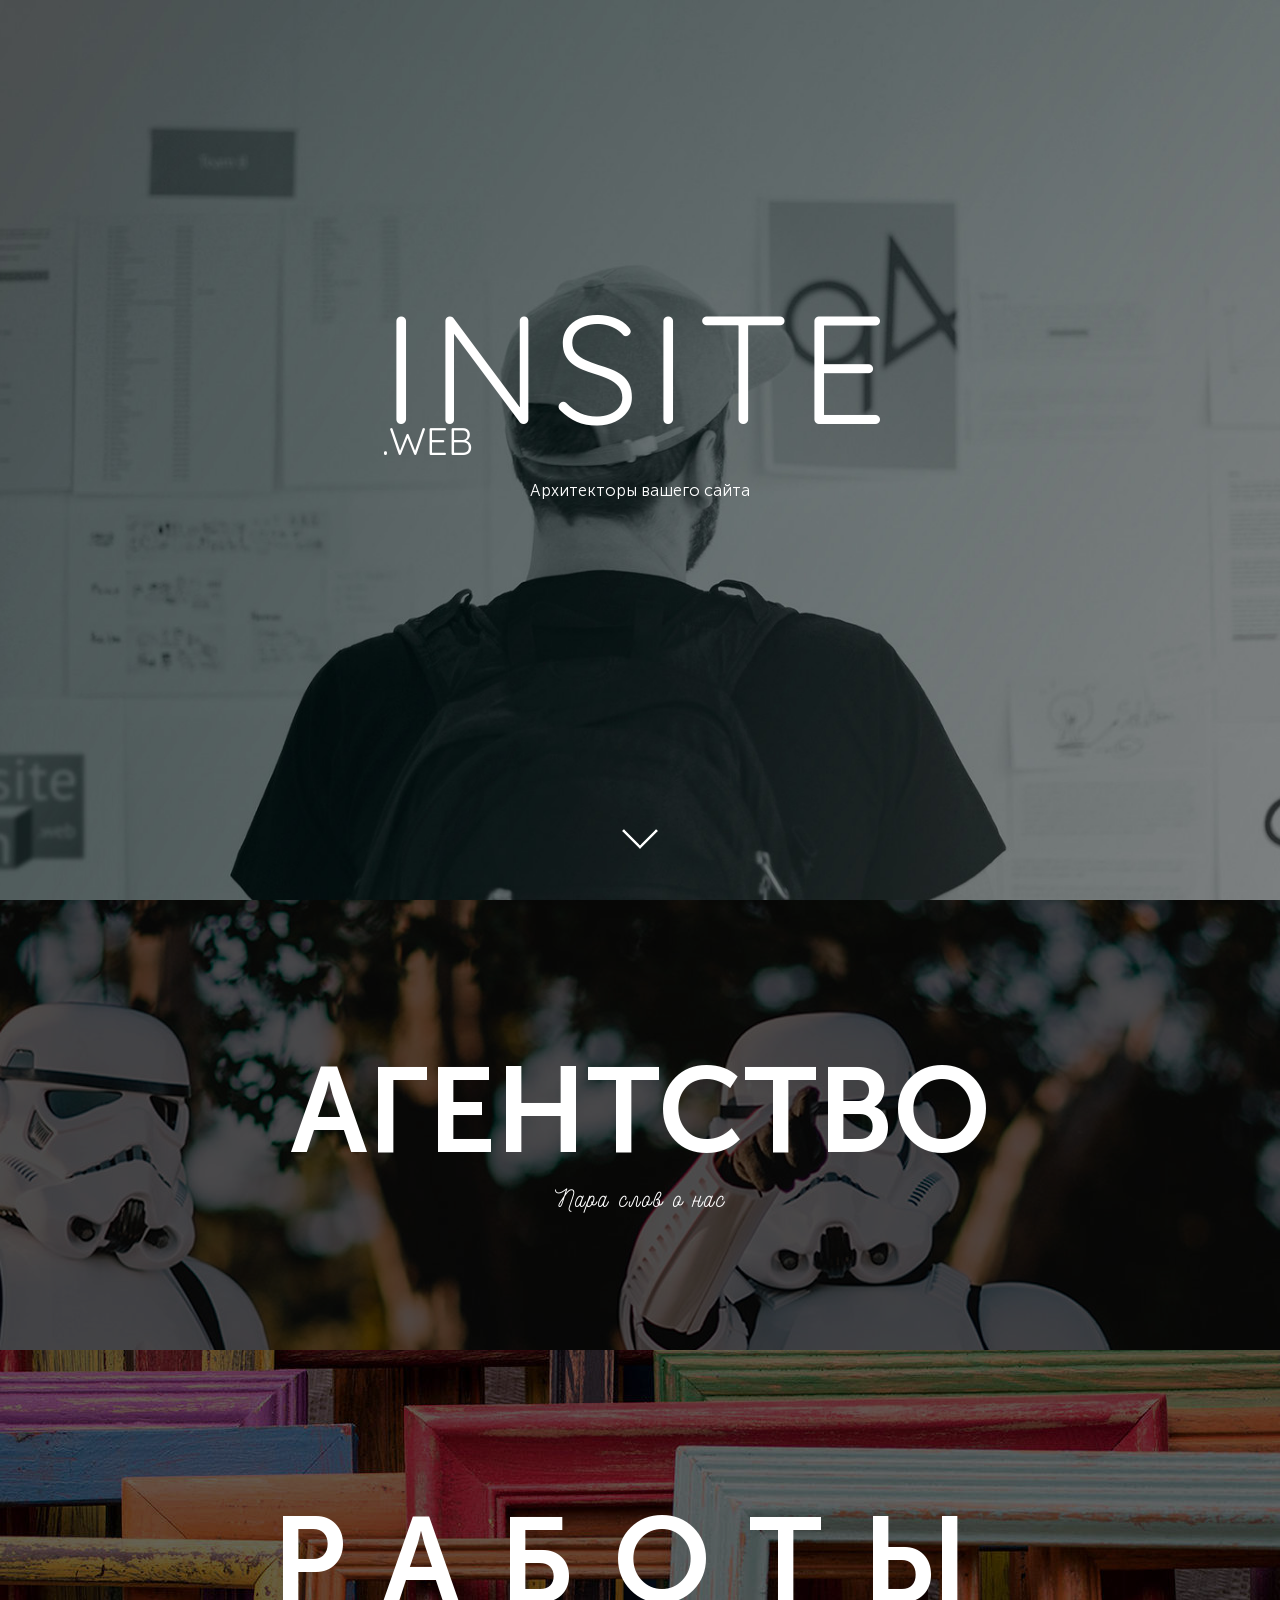
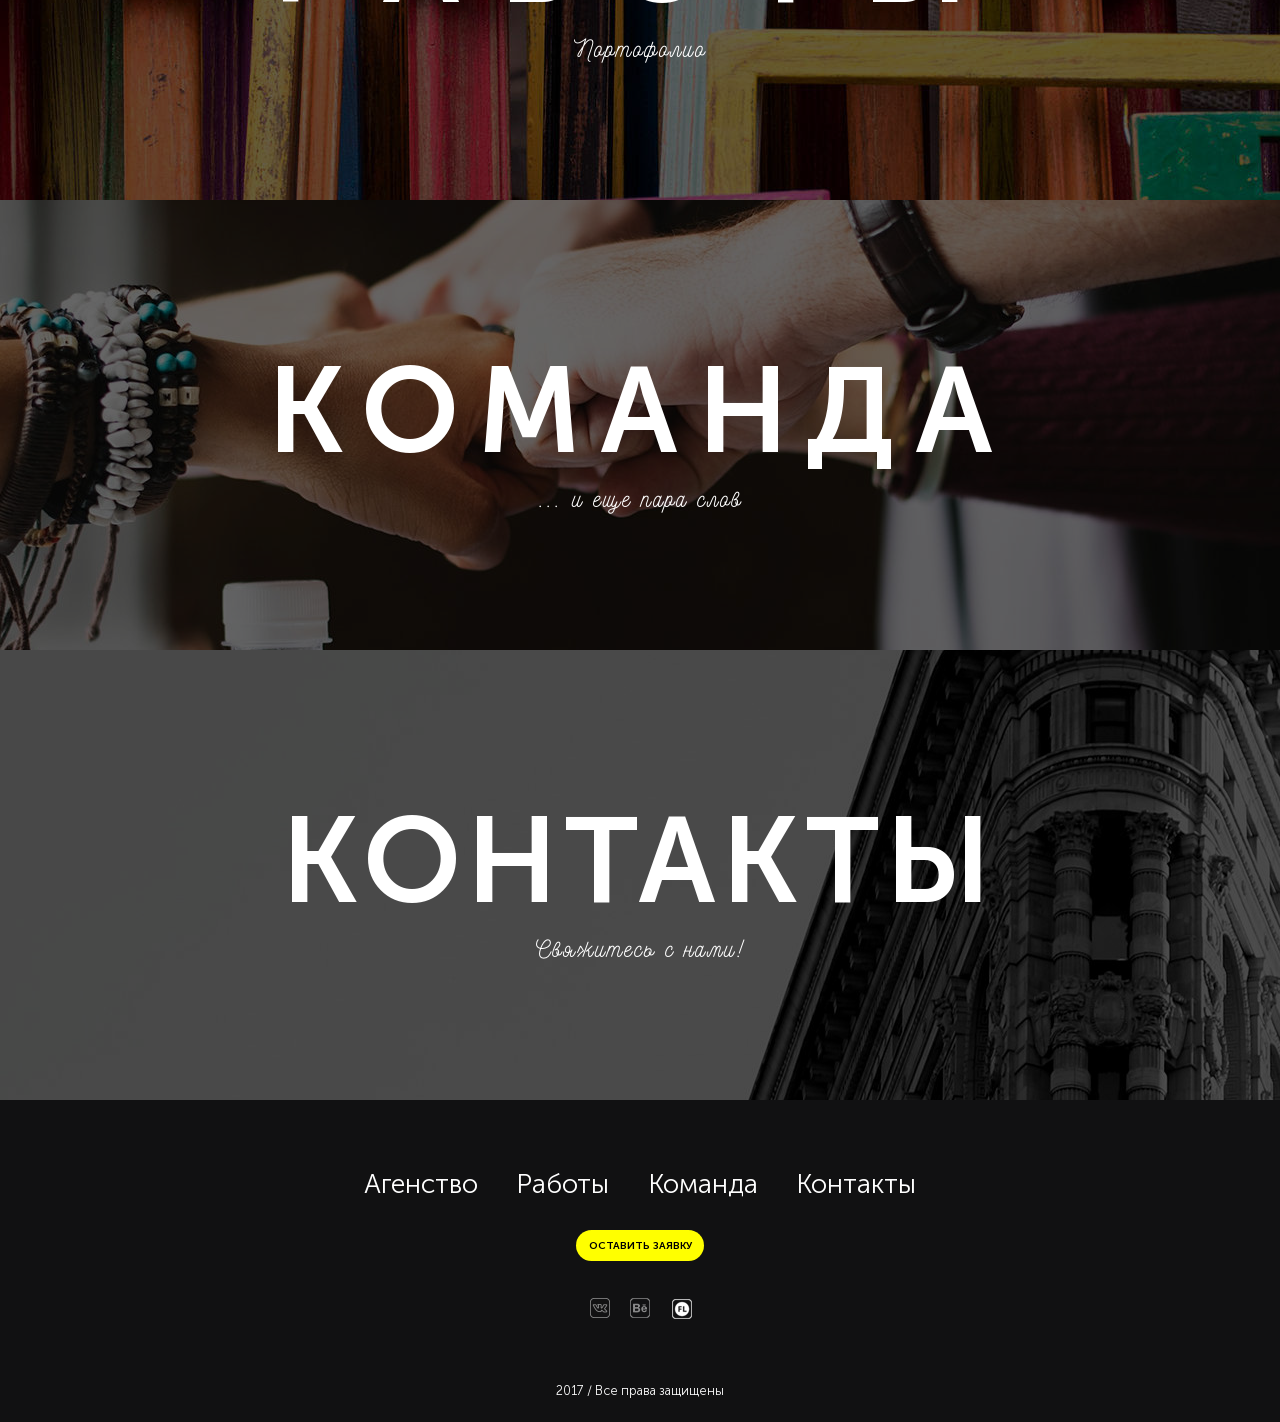
==== index.html @ 47791d86 "1" ====
<!DOCTYPE html>
<html>
	<head>
		<meta charset="utf-8">
		<link rel="icon"  href="img/iconLoad.png">
		<link href="https://fonts.googleapis.com/css?family=Open+Sans|Quicksand:500" rel="stylesheet">
		<meta name="theme-color" content="#72777A">
		<style>
		.firstScreen {
    display: flex;
    flex-direction: column;
    height: 100vh;
    color: #fff;
    background-image: url(img/img1.jpg);
    background-position: center;
    background-size: cover;
    align-items: center;
		}
		#name {
		    font-family: "Quicksand";
		    margin-top: 30vh;
		    cursor: default;
		}
		.first {
		    font-size: 12vw;
		    letter-spacing: 0.8vw;
		}
		.second {
		    font-size: 3vw;
		    margin-top: -5vh;
		}
		.description {
		    font-family: "MuseoRegular";
		    font-size: 1.3vw;
		    padding-top: 15px;
		}
		.headButton {
    position: absolute;
		width: 40px;
    height: 40px;
    top: 90%;
		border: 1.5px solid transparent;
  	transition: border 500ms ease;
		padding: 8px;
		border-radius: 50%;
    background-image: url(../img/button_head.png);
    background-repeat: no-repeat;
    background-position: center;
		}
		</style>
		<link rel="stylesheet" type="text/css" href="css/main.css">
		
		<script src="js/jquery-3.2.1.min.js"></script>
		<meta name="viewport" content="width=device-width,initial-scale=1">
		<meta name="viewport" content="width=device-width, user-scalable=no">
		<link rel="stylesheet" type="text/css" href="css/animate.css">

		<title>INSITE</title>
	</head>
	<body>
		
		<header>
			<nav id="navHeader">
					<ul class="navUl">
						<li><a href="#secondScreen" class="navSection">Агенство</a></li>
						<li><a href="#thirdScreen" class="navSection">Работы</a></li>
						<li><a href="#fourthScreen" class="navSection">Команда</a></li>
						<li><a href="#fifthScreen" class="navSection">Контакты</a></li>
					</ul>
				</nav>
		</header>
		<div class="contB"><a href="#" class="downButton"></a></div>
		<div class="firstScreen">
			<div   id="name">
				<p class="first">INSITE</p>
				<p class="second">.WEB</p>
			</div>
			<p class="description">Архитекторы вашего сайта</p>
			<a href="#" class="headButton"></a>
		</div>
		<div class="close"></div>
		<div class="section screen" id="secondScreen">
			<a name="second"></a>
			<p class="name">Агентство</p>
			<p class="inf">Пара слов о нас</p>
		</div>
		<div class="content" id="secondScreen">
			<div class="container">
				
					
				<ul class="howWork left" >
					<li class="work h first">Чем мы занимаемся?</li>
						<li class="work">Разработка сайтов с нуля или "под ключ"</li>
						<li class="work">Создание экслюзивного дизайн-проекта Вашего будующего сайта</li>
						<li class="work">Адаптивная верстка интерактивных веб-страниц</li>
						<li class="work">Разработка оригинального и яркого логотипа</li>
					</ul>
						<img src="img/ag1.jpg" class='right'>
				
			
			
						<img src="img/ag2.jpg" class="notHidden left">
					
					<ul class="howWork right">
						<li class="work h">Как мы работаем?</li>
						<li class="work">Составляем техническое задания, учитывая все пожелания заказчика</li>
						<li class="work">Разработка концепции дизайн-проекта</li>
						<li class="work">Утверждение дизайн-макета клиентом</li>
						<li class="work">Верстка созданного макета</li>
					</ul>
					<img src="img/ag2.jpg" class='hiddenImg right'>
			
				
				
					
					<ul class="howWork left">
					<li class="work h">Наши преимущества:</li>
						<li class="work">Быстрое и эффективное выполнение поставленных задач</li>
						<li class="work">Индивидуальный подход к клиенту</li>
						<li class="work">Разработка современного сайта, привлекающего новых клиентов</li>
						<li class="work">Создание абсолютно уникального дизайна</li>
					</ul>
			<img src="img/logoI.jpg" class="right"> 
				
			</div>
		</div>

		
		<div class="section screen" id="thirdScreen">
			<p class="name">РАБОТЫ</p>
			<p class="inf">Портофолио</p>
		</div>	
		<div class="content" id="thirdScreen">
			<div class="workExapmle" id="workExapmle1">
				<h2>Посадочная страница маркетинговой компании TREND</h2>
				<div class="logoC"><img src="img/trendLogo.png" class="logo" ></div>
				<div class="mainpart " style="margin: 0;">
					<div class="flip-container" id='trend'>
						<img src="img/exampleTrend.jpg" alt="" class="mainImg trend1">
						<img src="img/exampleTrend2.jpg" alt="" class="smallImg trend2">
						<img src="img/exampleTrend3.jpg" alt="" class="smallImg trend3">
					</div>
					<div class="information">
						<p><b>Цель:</b> разработать информативный лендинг перед запуском рекламной кампании и провести А/В тестирование.</p>
						<p><b>Пожелания клиента:</b> выполнить сайт в соответствии с фирменным стилем компании.</p>
						<p><b>Бюджет:</b> 8000 рублей.</p>
						<p><b>Ссылка:</b> trendmk.com</p>
					</div>
				</div>
			</div>
			<div class="workExapmle" id="workExapmle2">
				<h2>Сайт для онлайн-магазина очков</h2>
				<div class="logoC"><img src="img/sunglassesLogo.png" class="logo"></div>
				<div class="mainpart">
					<div class="flip-container" id='sun'>
						<img src="img/exampleSun2.jpg" alt="" class="mainImg">
						<img src="img/exampleSun.jpg" alt="" class="smallImg">
					</div>
					<div class="information">
						<p><b>Цель:</b> разработать "легкий" дизайн главной и второстепенных страниц сайта.</p>
						<p><b>Пожелания клиента:</b> выполнить сайт в соответствии с фирменным стилем компании.</p>
						<p><b>Бюджет:</b> 8000 рублей.</p>
						<p><b>Ссылка:</b> не наблюдается на хостинге</p>
					</div>
				</div>
			</div>	
			<div class="workExapmle" id="workExapmle3">
				<h2>Посадочная страница для бренда одежды</h2>
				<div class="logoC"><img src="img/crackLogo.png" class="logo"></div>
				<div class="mainpart">
					<div class="flip-container" id='crack'>
						<img src="img/exampleCrack.jpg" alt="" class="mainImg crack1">
						<img src="img/exampleCrack2.jpg" alt="" class="smallImg crack">
					</div>
					<div class="information">
						<p><b>Цель:</b> разработать фирстиль, посадочную страницу и логотип для бренда.</p>
						<p><b>Пожелания клиента:</b> выполнить работу в сжатые сроки.</p>
						<p><b>Бюджет:</b> 14000 рублей.</p>
						<p><b>Ссылка:</b> не наблюдается на хостинге</p>
					</div>
				</div>	
			</div>
			<div class="workExapmle" id="workExapmle4">
				<h2>Главная страница для оконной компании</h2>
				<div class="logoC">	<img src="img/windLogo.png" class="logo"></div>
				<div class="mainpart">
					<div class="flip-container" id='wind'>
						<img src="img/exampleWind.jpg" alt="" class="mainImg">
						<img src="img/exampleWind2.jpg" alt="" class="smallImg wind">
					</div>
					<div class="information">
						<p><b>Цель:</b> разработать фирстиль, посадочную страницу и логотип для бренда.</p>
						<p><b>Пожелания клиента:</b> выполнить работу в сжатые сроки.</p>
						<p><b>Бюджет:</b> 14000 рублей.</p>
						<p><b>Ссылка:</b> не наблюдается на хостинге</p>
					</div>
				</div>	
			</div>
			<div class="workExapmle" id="workExapmle5">
				<h2>Сайт для нашей дизайн-студии</h2>
				<div class="logoC"><img src="img/insiteLogo.png" class="logo"></div>
				<div class="mainpart">
					<div class="flip-container" id='insite'>
						<img src="img/exampleInsite.jpg" alt="" class="mainImg">
						<img src="img/exampleInsite2.jpg" alt="" class="smallImg">
					</div>
					<div class="information">
						<p><b>Цель:</b> разработать интерфейс сайта с раскрывающимися секциями меню</p>
						<p><b>Пожелания клиента:</b> сделать "красиво"</p>
						<p><b>Бюджет:</b> --</p>
						<p><b>Ссылка:</b> insiteweb.com</p>
					</div>
				</div>	
			</div>
			<div class="workExapmle" id="workExapmle6">
				<h2>Сайт для нашей дизайн-студии</h2>
				<div class="logoC"><img src="img/insiteLogo.png" class="logo"></div>
				<div class="mainpart">
					<div class="flip-container" id='land'>
						<img src="img/exampleLand.jpg" alt="" class="mainImg land1">
						<img src="img/exampleLand2.jpg" alt="" class="smallImg land2">
						<img src="img/exampleLand3.jpg" alt="" class="smallImg land3">
					</div>
					<div class="information">
						<p><b>Цель:</b> анализ аудитории, разработка дизайн-макета, семантическое ядро</p>
						<p><b>Пожелания клиента:</b> --</p>
						<p><b>Бюджет:</b> --</p>
						<p><b>Ссылка:</b> insite-land.com</p>
					</div>
				</div>	
			</div>
		</div>

		<div class="section screen" id="fourthScreen">
			<p class="name">КОМАНДА</p>
			<p class="inf">... и еще пара слов</p>
		</div>
		<div class="content" id="fourthScreen">
			<div class="containerW">
				<div class="person">
					<img class="comandIcon" src="img/manager.png" alt="">
					<div class="text">
						<h3 >Менеджер</h3>
						<p>Человек, от которого зависят наши выручка и объем работ</p>
					</div>
				</div>
				<div class="person">
					<img class="comandIcon" src="img/designer.png" alt="">
					<div class="text">
						<h3 >Дизайнер</h3>
						<p>Один из важнейших людей в нашей команде. </p>
						<p>Именно он занимается разработкой концепции дизайна макета вашего сайта.</p>
					</div>
				</div>
				<div class="person">
					<img class="comandIcon" src="img/programmer.png" alt="">
					<div class="text">
						<h3 >Верстальщик</h3>
						<p>Человек, который "оживляет" макет, разработанный дизайнером. Код - его стихия</p>
					</div>
				</div>
				<div class="person">
					<img class="comandIcon" src="img/client.png" alt="">
					<div class="text">
						<h3>Клиенты</h3>
						<p>Да-да, это Вы. Именно на основе ваших отзывов и пожеланий
						мы выстраиваем стратегию развития нашего агенства</p>
						<p>Мы любим вас!</p>
					</div>
				</div>
			</div>
		</div>
		<div class="section screen" id="fifthScreen">
			<p class="name">контакты</p>
			<p class="inf">Свяжитесь с нами!</p>
		</div>
		<div class="content" id="fifthScreen">
			<div class="contactContent">
				<div class="contact">
					<h2>Контакты</h2>
					<section class="adress">
						<p>г. Иркутск</p>
						<p>Для любых вопросов: Иван Александрович</p>
						<p>тел: +7(983) 461-20-80</p>
						<p>e-mail:info@insite.ru</p>
					</section>
					
					<section class="adress">
						<p>г. Москва</p>
						<p>Для любых вопросов: Максим Павлович</p>
						<p>тел: +7(950) 064-21-88</p>
						<p>e-mail:info@insite.ru</p>
					</section>
				</div>

				<div class="connect">
					<h1>Связаться с нами</h1>
					<p>Спасибо за ваш интерес. С помощью этой формы вы можете напрямую связаться с нами.</p>
					<form id="inputContainer">
						<!-- Hidden Required Fields -->
		<input type="hidden" name="project_name" value="Site Name">
		<input type="hidden" name="admin_email" value="gr4m0zeka@gmail.com">
		<input type="hidden" name="form_subject" value="Form Subject">
		<!-- END Hidden Required Fields -->
						<input type="text" name='name' placeholder="Имя...">
						<input type="text" name='phone' placeholder="Телефон или e-mail...">
						<textarea  name='message' class="big" cols='40' rows='5'  placeholder="Сообщение..."></textarea>
						<button class='send'>Отправить</button>
					</form>
				</div>
			</div>
		</div>		
		<footer>
			<nav>
				<ul class="navFooter">
					<li><a href="#secondScreen" class="footerSection">Агенство</a></li>
					<li><a href="#thirdScreen" class="footerSection">Работы</a></li>
					<li><a href="#fourthScreen" class="footerSection">Команда</a></li>
					<li><a href="#fifthScreen" class="footerSection">Контакты</a></li>
				</ul>
			</nav>
			<a href="#" class='callback'>Оставить заявку</a>
			<div class="img_container">
				<a href="#"><img src="img/icon1.png"></a>
				<a href="#"><img src="img/icon2.png"></a>
				<a href="#"><img src="img/icon3.png"></a>
			</div>
			<p class="copyright">2017 / Все права защищены</p>
		</footer>
		<script src="js/common.js"></script>
	</body>
</html>
---- css/main.css ----
.howWork,.navFooter,.navUl{list-style-type:none}a,body{color:#fff}.hover,p{-webkit-touch-callout:none}.left,.person,.right{animation-delay:.3s}body,div,h1,h2,h3,html,main,ul{font-size:16px;margin:0;padding:0}a{text-decoration:none}body{font-family:MuseoRegular}p{margin:0;padding:0;-webkit-user-select:none;-moz-user-select:none;-ms-user-select:none;user-select:none;-khtml-user-select:none}footer{background-color:#111112}img{background-color:transparent}@font-face{font-family:Nickainley;font-weight:400;font-style:normal;src:url(../fonts/Nickainley.otf) format('opentype')}@font-face{font-family:MuseoBold;font-weight:400;font-style:normal;src:url(../fonts/MuseoSansBold.ttf) format('truetype')}@font-face{font-family:MuseoRegular;font-weight:400;font-style:normal;src:url(../fonts/MuseoSansRegular.ttf) format('truetype')}#navHeader{display:none}.firstScreen,.navUl{display:flex;width:100%}.navUl{font-size:1.5rem;position:fixed;height:200px;padding-top:5rem;transition:opacity 1s ease;opacity:1;background:linear-gradient(rgba(0,0,0,.5),rgba(0,0,0,.3),rgba(0,0,0,0));justify-content:center}.navSection,.navSection:hover{transition:border-bottom .3s ease}.firstScreen,.section{flex-direction:column}.navSection{margin:0 3rem;padding:1rem;border-bottom:5px solid transparent}.navSection .active{border-bottom:4px solid #fff}.navSection:hover{border-bottom:3px solid #fff}.footerSection:active,.navSection:active{border-bottom-color:orange}.close,.footerSection,.section,.workExapmle{cursor:pointer}.inf,.name{letter-spacing:2px}.downButton,.headButton{position:absolute;height:40px;top:90%;padding:8px;background-image:url(../img/button_head.png);transition:border .5s ease;background-repeat:no-repeat;background-position:center}.headButton{width:40px;border:1.5px solid transparent;border-radius:50%}.contB{width:100px;margin:0 auto}.downButton{display:none;width:40px;border:1.5px solid transparent;border-radius:50%}.downButton:hover,.headButton:hover{border:1.5px solid #fff;transition:border .5s ease}.section{font-family:MuseoBold;font-size:7.5rem;display:flex;width:100%;height:50vh;transition:background-color .3s ease-in-out;background-color:rgba(0,0,0,.6);background-repeat:no-repeat;background-position:center;background-blend-mode:darken;justify-content:center;align-items:center}.name{text-align:center;text-transform:uppercase}.inf{font-family:Nickainley;font-size:1.5rem}#secondScreen{background-image:url(../img/img3.jpg)}#thirdScreen{background-image:url(../img/img4.jpg)}#fourthScreen{background-image:url(../img/img5.jpg)}#fifthScreen{background-image:url(../img/img6.jpg)}#secondScreen .name{letter-spacing:normal}#thirdScreen .name{letter-spacing:2.5rem}#fourthScreen .name{letter-spacing:1.2rem}#fifthScreen .name{letter-spacing:.4rem}.content{display:none;flex-direction:column;width:100%;background-color:#101010!important}.container{display:grid;width:80%;align-items:center;justify-items:center;height:150vh;margin:4% auto;grid-template-columns:50% 50%;grid-template-rows:33% 33% auto;grid-column-gap:3%;overflow:hidden}.container img{height:42vh;margin:0;justify-self:center;align-self:center;border-radius:.5vh}.mainpart,.navFooter{justify-content:center}.howWork{width:85%;align-self:center}li.work.h{letter-spacing:normal;font-size:3vw;margin-bottom:5%;margin-left:0;line-height:6vh}li.work{font-size:1.3vw;margin:1.5% 0 1.5% 1%}.hiddenImg{display:none}.workExapmle h2{margin:6vh auto 3vh;font-size:2.3vw;text-align:center}.person img{height:150px}.logo{display:block;margin:4vh auto}.mainImg{height:47vh}.smallImg{border-radius:10px;-webkit-transition:1s;-webkit-transform-style:preserve-3d;-moz-transition:1s;-moz-transform-style:preserve-3d;-o-transition:.6s;-o-transform-style:preserve-3d;transition:1s;transform-style:preserve-3d;position:relative;height:15vh}.workExapmle{height:100vh}.mainpart{display:flex;width:100%}#inputContainer,.information{flex-direction:column;display:flex}#workExapmle1 h2{width:50%}.information{width:20vw;height:55vh;margin-left:4vw;justify-content:center}.information p{font-size:1.3vw;margin-bottom:12%}.containerW{width:50%;margin:100px auto}.person{display:flex;margin-bottom:4rem;overflow:hidden}.text{width:70%;font-size:1.3vw;margin-left:3vw}.text h3{font-size:2.3vw;padding-bottom:1rem}.contactContent{display:flex;height:40vh;margin:23vh auto 36vh;width:60%}.contactContent h2{font-size:2.5vh;text-align:left}.contact{margin:0 60px 0 20px;width:30vw;height:40vh}.contact p{margin:6px auto;font-size:2.3vh}.adress{margin:30px auto}input[type=text]{font-family:MuseoRegular;outline:0;font-size:14px;margin:13px 0;height:30px;border-radius:50px;border:none;padding:4px 13px}#inputContainer{width:100%}button.send{background-color:#FFF325;border-radius:50px;border:none;outline:0;height:5vh;min-height:35px;width:40%;margin-left:60%;font-family:MuseoBold;font-size:2.2vh}.big{margin:13px 0 4vh;font-size:14px;height:90px;border-radius:20px;font-family:MuseoRegular;resize:none;padding:13px;outline:0}.connect{height:40vh;width:26vw;margin-right:20px;margin-top:-35px}.connect h1{font-size:4.5vh}.connect p{font-size:2.3vh;margin:10px auto}.flip-container{-webkit-perspective:1000;-moz-perspective:1000;-o-perspective:1000;display:flex;flex-direction:column;padding:0;height:auto}.wind{margin-top:-70%;height:20vh}.crack,.land2,.land3,.trend2,.trend3{margin-top:-80%}.crack1{height:55vh}.crack{height:26vh}.trend2{height:42vh}.trend3{height:28vh}.land1{height:42vh}.land2{height:39vh}.land3{height:29vh}.hover{-webkit-user-select:none}.mainImg{border-radius:10px;-webkit-transition:1s;-webkit-transform-style:preserve-3d;-moz-transition:1s;-moz-transform-style:preserve-3d;-o-transition:.6s;-o-transform-style:preserve-3d;transition:1s;transform-style:preserve-3d;position:relative}.navFooter{display:flex;width:100%;padding:4.25rem 0 0}.footerSection{font-size:3vh;display:block;margin:0 1.2rem;transition:border-bottom .3s ease;border-bottom:4px solid transparent}.navFooter .footerSection:hover{transition:border-bottom .3s ease;border-bottom:3px solid #fff}.img_container{display:flex;margin:2rem;justify-content:center;align-items:flex-start}.copyright{font-size:.8rem;padding:1.5rem 0;text-align:center}.close{display:none;position:fixed;z-index:10;right:5%;top:5%;width:60px;height:60px;opacity:.95;border:4px solid transparent}.close:after,.close:before{position:absolute;content:' ';left:26px;height:50px;width:8px;background-color:#fff;top:5px;border-radius:30px}.close:before{transform:rotate(45deg)}.close:after{transform:rotate(-45deg)}.animated{animation-delay:.4s}a.callback{display:block;margin:2% auto 0;background-color:#ff0;color:#000;border-radius:50px;width:10vw;text-align:center;padding:1vh 0;font-size:.8vw;font-family:MuseoBold;text-transform:uppercase}@media only screen and (max-width:500px){.close,.headButton{display:none}*,.section{-webkit-tap-highlight-color:transparent}.close{cursor:pointer;position:fixed;z-index:999;right:1%;top:1%;width:30px;height:30px;opacity:1;border:4px solid transparent}.left,.right{animation-delay:.5s}#fourthScreen.content,.container{overflow:hidden}.close:after,.close:before{position:absolute;content:' ';left:14px;height:30px;width:2px;background-color:#fff;top:1px}.flip-container .mainImg{transform:translateZ(40px) translateX(-20px) translateY(20px) rotateZ(10deg) rotateY(-36deg);box-shadow:10px 10px 10px 10px rgba(0,0,0,.3);transition:all .7s}.flip-container .smallImg{transform:translateZ(40px) translateX(-60px) translateY(-120px) rotateZ(10deg) rotateY(-36deg);box-shadow:10px 10px 10px 10px rgba(0,0,0,.3);margin-bottom:-65px;transition:all 1s ease}.flip-container .land3,.flip-container .trend3{box-shadow:10px 10px 10px 10px rgba(0,0,0,.3);margin-bottom:-50vh}.flip-container .wind{transform:translateZ(90px) translateX(-77px) translateY(-116px) rotateZ(10deg) rotateY(-36deg);box-shadow:10px 10px 10px 10px rgba(0,0,0,.3)}.flip-container .crack{transform:translateZ(90px) translateX(-71px) translateY(-110px) rotateZ(10deg) rotateY(-36deg);box-shadow:10px 10px 10px 10px rgba(0,0,0,.3)}.flip-container .trend1{transform:translateZ(40px) translateX(21px) translateY(20px) rotateZ(10deg) rotateY(-36deg);box-shadow:10px 10px 10px 10px rgba(0,0,0,.3);transition:all .7s}.flip-container .trend2{transform:translateZ(90px) translateX(-19px) translateY(-210px) rotateZ(10deg) rotateY(-36deg);box-shadow:10px 10px 10px 10px rgba(0,0,0,.3)}.flip-container .trend3{transform:translateZ(90px) translateX(-53px) translateY(-371px) rotateZ(10deg) rotateY(-36deg);transition:all 1s ease}.flip-container .land1{transform:translateZ(40px) translateX(21px) translateY(20px) rotateZ(10deg) rotateY(-36deg);box-shadow:10px 10px 10px 10px rgba(0,0,0,.3);transition:all .7s}.flip-container .land2{transform:translateZ(90px) translateX(-19px) translateY(-210px) rotateZ(10deg) rotateY(-36deg);box-shadow:10px 10px 10px 10px rgba(0,0,0,.3)}.flip-container .land3{transform:translateZ(90px) translateX(-53px) translateY(-371px) rotateZ(10deg) rotateY(-36deg);transition:all 1s ease}.flip-container.hover .mainImg,.flip-container.hover .smallImg{transform:translateZ(0) translateX(0) translateY(0) rotateZ(0) rotateY(0);box-shadow:0 0 0 0 rgba(0,0,0,.3);margin-bottom:0;transition:all 1s ease}.firstScreen{background-image:url(../img/insiteSmall.jpg)}#secondScreen{background-image:url(../img/stormSmall.jpg)}#thirdScreen{background-image:url(../img/worksSmall.jpg)}#fourthScreen{background-image:url(../img/teamSmall.jpg)}#fifthScreen{background-image:url(../img/contactSmall.jpg)}*{-webkit-focus-ring-color:transparent}.mainpart{flex-direction:column;margin:auto}.contactContent,.person{flex-direction:column;display:flex}h2{margin:8vw}.workExapmle h2{margin:6vh auto 3vh;font-size:7vw;text-align:center;width:75%}#workExapmle4 .logo{height:6vh}#workExapmle2 .logo{height:4vh}#workExapmle3 .logo{height:8vh}.information{width:100%;margin:5vh 0}.mainImg{height:45vh;margin:0 auto}.smallImg{height:13.7vh;margin:0 auto}.trend2{height:40vh}.trend3{height:29.5vh}.crack{height:21.2vh}.wind{height:19vh}#workExapmle5 .smallImg{height:16vh}.land2{height:48vh}.land3{height:31.5vh}.information p{width:80%;font-size:5vw;margin:10px auto}.name,.section,.text{width:100%}.workExapmle{height:auto;padding-top:4vh}.firstScreen{height:640px;-webkit-background-size:cover;background-size:cover}.first{font-size:6rem;letter-spacing:.3rem}.second{font-size:2.5rem;margin-top:-4vh;padding:0}.description{font-size:4vw}.section{outline:0;height:200px;background-size:center}.downButton{display:none!important}.content{padding-bottom:5vh}.name{font-size:12vw;text-align:center;letter-spacing:1vw}.inf,.text p{font-size:5vw}#thirdScreen .name{letter-spacing:6vw}#fourthScreen .name{letter-spacing:3vw}.text p{margin:0 25px;text-align:left}.adress,.connect,.copyright,.text h3,a.callback{text-align:center}.text h3{font-size:8vw;margin:0 auto 8vw}.text{padding:0}.person{margin-bottom:4rem}.containerW{width:100%;margin:4vh auto 0}.person img{height:22vh;margin:6vh auto}.img_container{height:auto;margin:3vh}.copyright{font-size:3vw;padding:10px}.footerSection{font-size:5vw;margin:0 2vw}.contact,.contactContent{width:100%;margin:0;height:auto}.navFooter{width:100%;padding:6vh 0 0}.contactContent h2{font-size:10vw;text-align:center;margin:8vw auto}.adress{margin:30px auto 0;width:60%}.contact p{margin:6px auto;font-size:5vw}.connect{margin:0 auto;width:80%;height:auto}.connect h1{font-size:25px;margin:50px auto 10px}.connect p{font-size:5vw;margin:10px 35px}#inputContainer{display:flex;width:85%;margin:20px auto;flex-direction:column}input[type=text]{outline:0;font-size:15px;margin:13px 0;height:30px;border-radius:50px;border:none;padding:4px 13px;font-family:MuseoRegular}button.send{background-color:#FFF325;border-radius:50px;border:none;outline:0;font-family:Helvetica,sans-serif;font-size:19px;margin:0;width:100%;height:40px}.big{font-family:MuseoRegular;font-size:15px}.flip-container{margin:30px}.container{width:80%;height:300vh;margin:22% auto 0;grid-template-columns:100%;grid-template-rows:15.5% 15% 15% 15% 15% 15% 15%;grid-row-gap:6vh}.howWork{width:100%}li.work.h{font-size:11vw;margin-bottom:5%}li.work{font-size:5vw}.container img{height:50vw;margin:0}.hiddenImg{display:block}.notHidden{display:none}a.callback{display:block;margin:8% auto;background-color:#ff0;color:#000;border-radius:50px;width:60%;padding:3% 0;font-size:80%;font-family:MuseoBold;text-transform:uppercase}}@media only screen and (max-width:320px){.name{font-size:11vw;width:100%;text-align:center;letter-spacing:1vw}li.work.h{font-size:10vw;margin-bottom:5%}.container{grid-row-gap:6vh}.footerSection{font-size:4.5vw;margin:0 2vw}li.work.h.first{margin-top:5vh}}@media only screen and (max-width:1024px){.downButton,.headButton{display:none!important}}@media only screen and (min-width:1024px){.close:hover{opacity:1}.flip-container:hover .mainImg{-webkit-transform:rotateZ(15deg) rotateY(-30deg);-moz-transform:translateX(-100%) rotateY(-30deg);-o-transform:translateX(-100%) rotateY(-180deg);transform:translateZ(0) rotateZ(10deg) rotateY(-36deg);box-shadow:5px 6px 9px 5px rgba(0,0,0,.5);transition:all .7s}.flip-container:hover .crack,.flip-container:hover .land2,.flip-container:hover .land3,.flip-container:hover .smallImg,.flip-container:hover .trend2,.flip-container:hover .trend3,.flip-container:hover .wind{box-shadow:10px 10px 10px 10px rgba(0,0,0,.3)}.flip-container:hover .smallImg{transform:translateZ(90px) translateX(-85px) translateY(-140%) rotateZ(10deg) rotateY(-36deg)}.flip-container:hover .wind{transform:translateZ(90px) translateX(-77px) translateY(-50%) rotateZ(10deg) rotateY(-36deg)}.flip-container:hover .crack{transform:translateZ(90px) translateX(-71px) translateY(-60%) rotateZ(10deg) rotateY(-36deg)}.flip-container:hover .trend2{transform:translateZ(90px) translateX(-76px) translateY(-70px) rotateZ(10deg) rotateY(-36deg)}.flip-container:hover .trend3{transform:translateZ(90px) translateX(-151px) translateY(-43px) rotateZ(10deg) rotateY(-36deg)}.flip-container:hover .land2{transform:translateZ(50px) translateX(-35%) translateY(-25%) rotateZ(10deg) rotateY(-36deg)}.flip-container:hover .land3{transform:translateZ(20px) translateX(-65%) translateY(-30%) rotateZ(10deg) rotateY(-36deg)}}
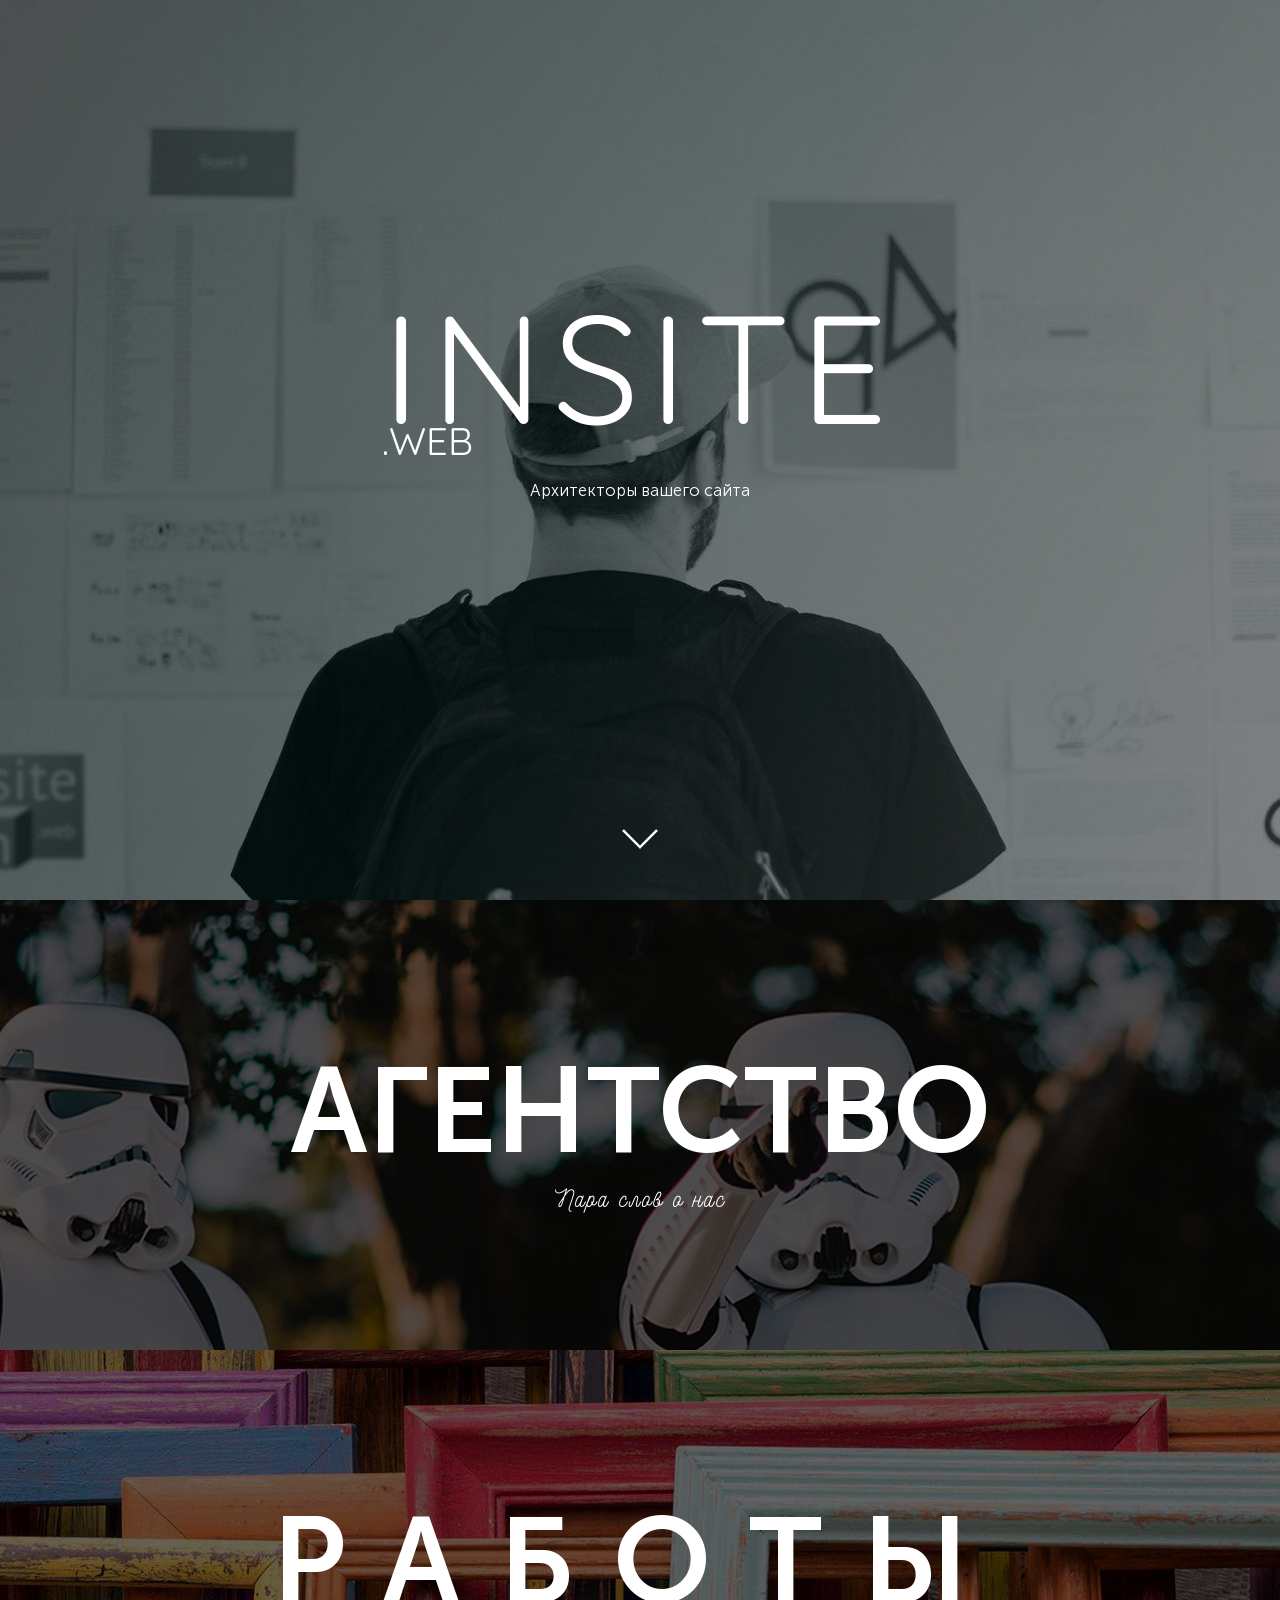
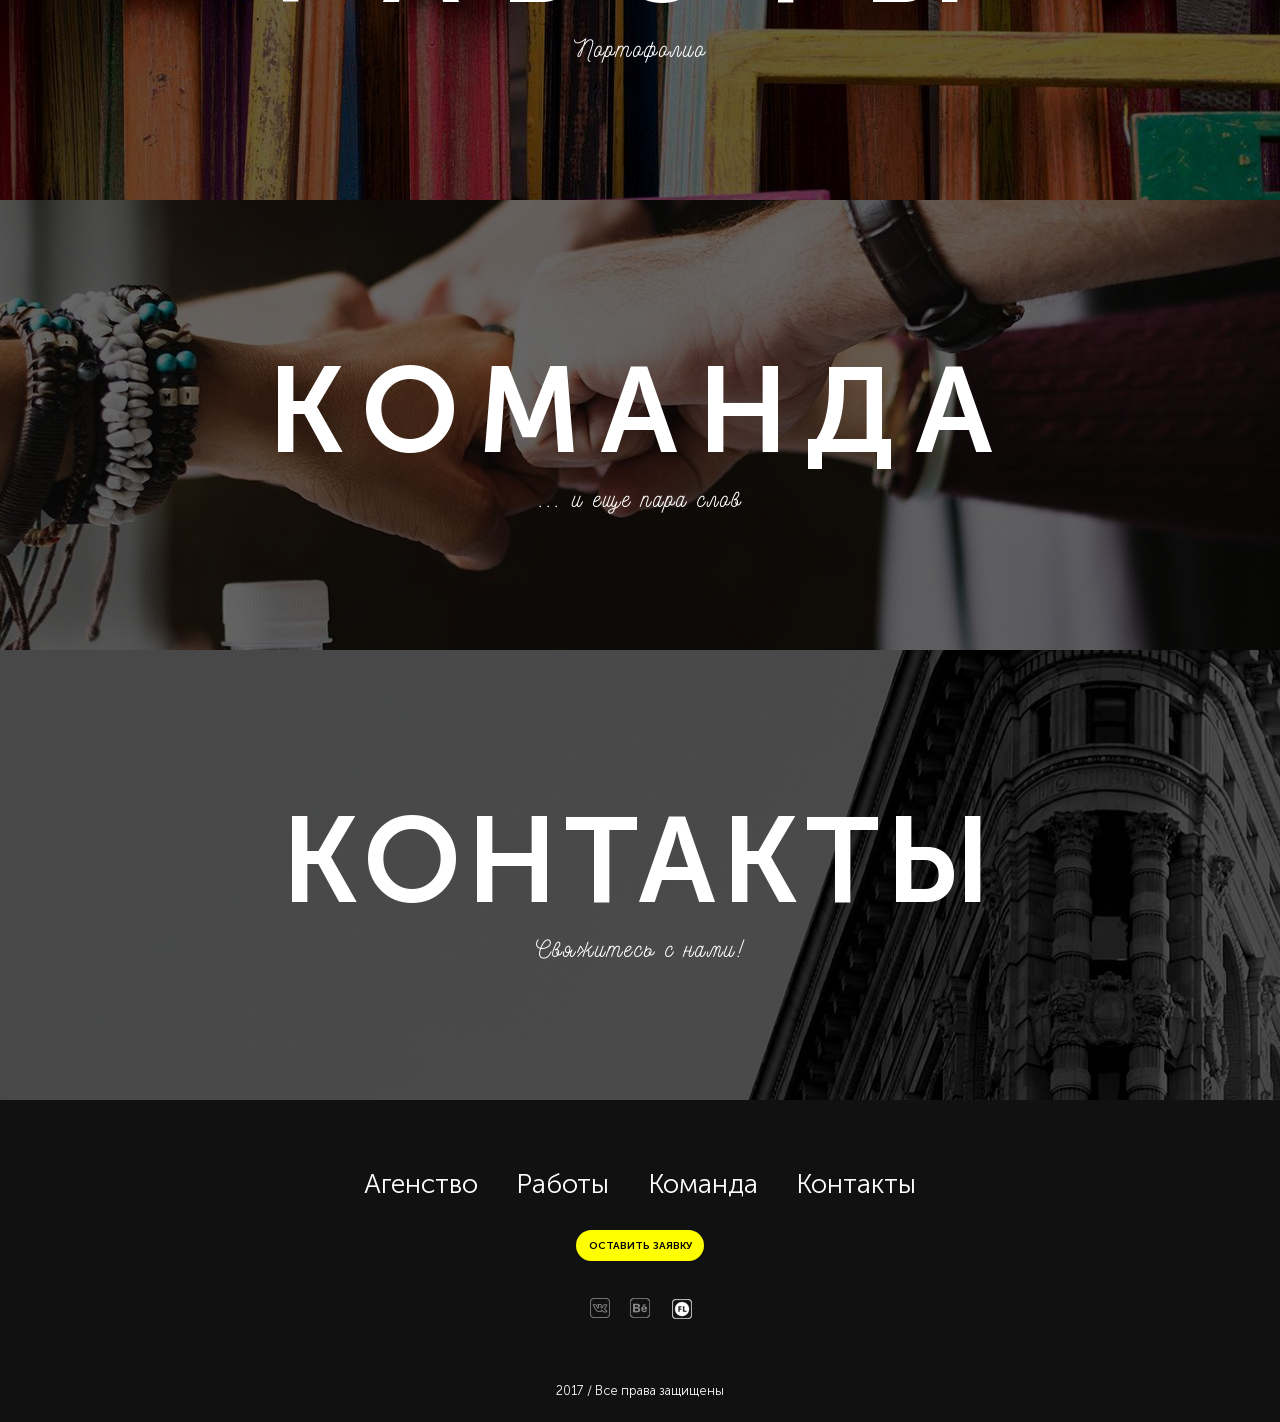
==== commit 72a15d90: "1" ====
--- a/index.html
+++ b/index.html
@@ -50,7 +50,7 @@
 		</style>
 		<link rel="stylesheet" type="text/css" href="css/main.css">
 		
-		<script src="js/jquery-3.2.1.min.js"></script>
+		
 		<meta name="viewport" content="width=device-width,initial-scale=1">
 		<meta name="viewport" content="width=device-width, user-scalable=no">
 		<link rel="stylesheet" type="text/css" href="css/animate.css">
@@ -327,6 +327,7 @@
 			</div>
 			<p class="copyright">2017 / Все права защищены</p>
 		</footer>
+		<script src="js/jquery-3.2.1.min.js"></script>
 		<script src="js/common.js"></script>
 	</body>
 </html>
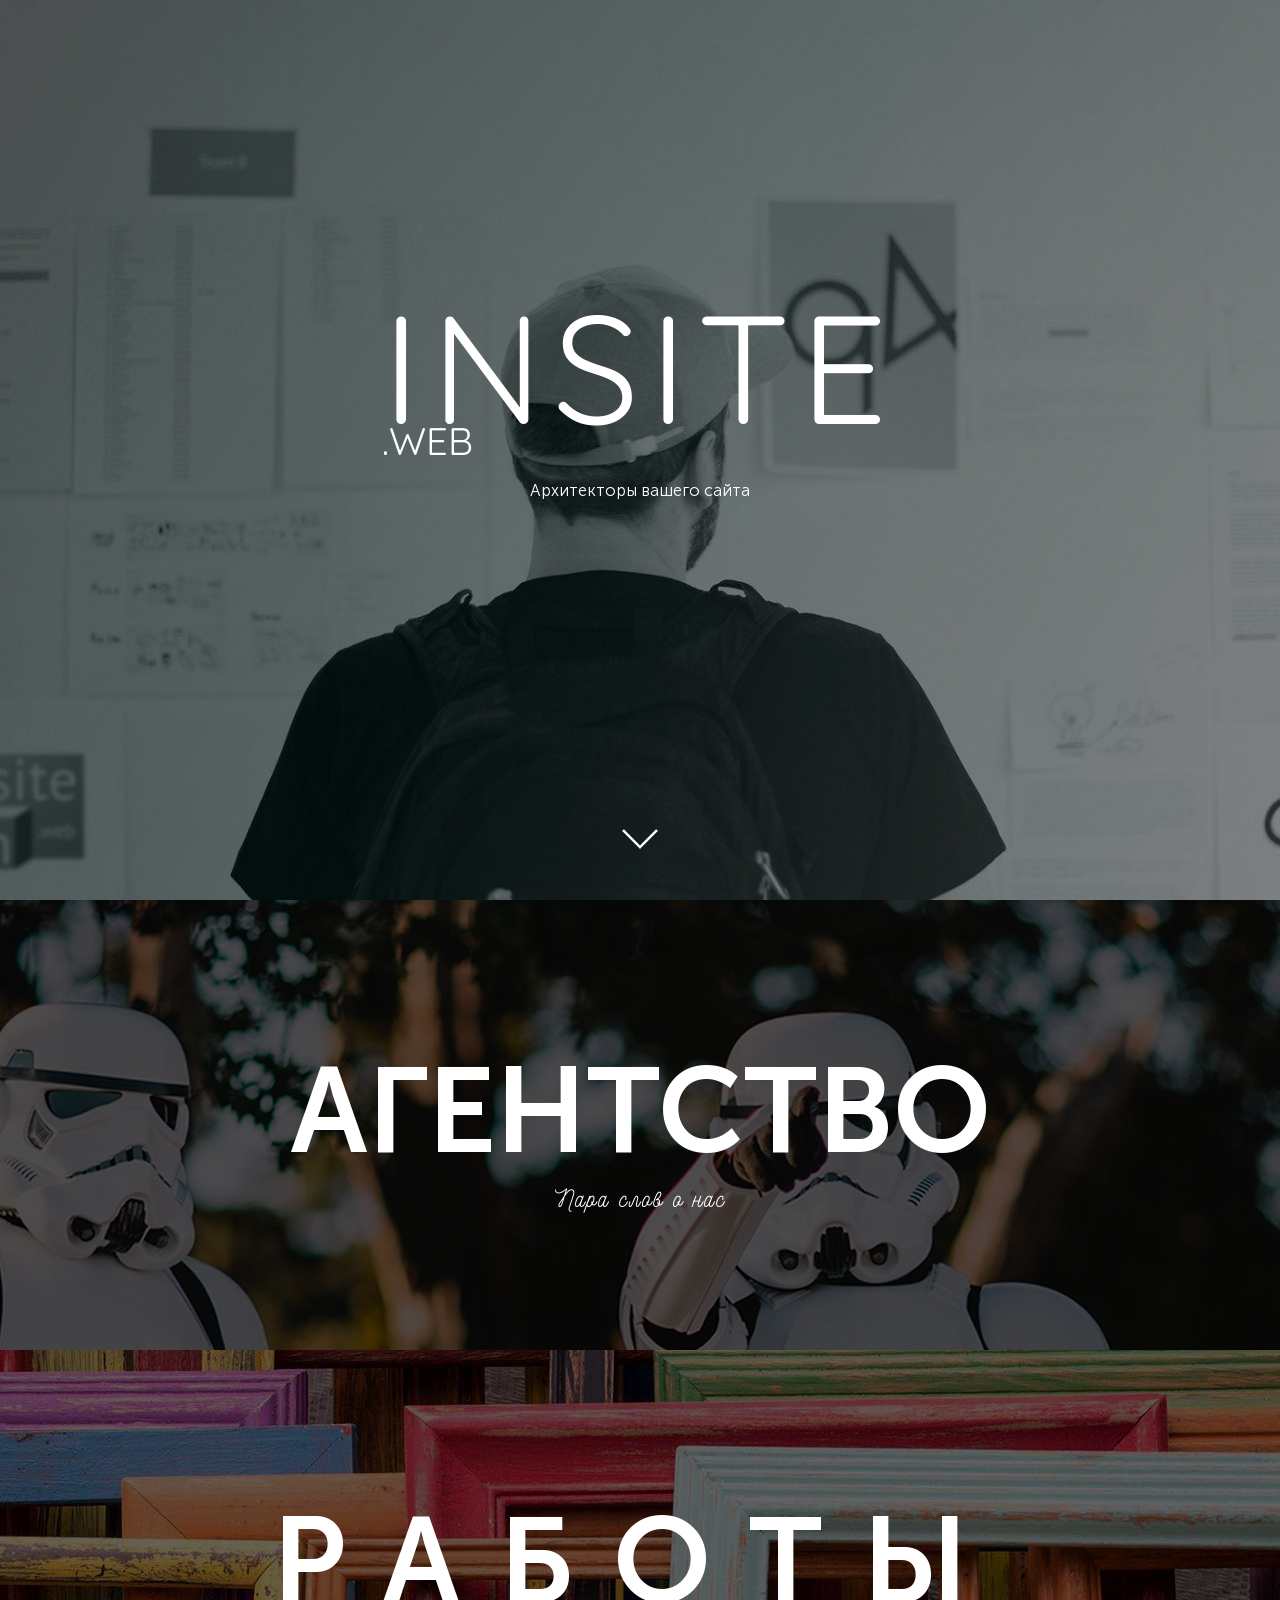
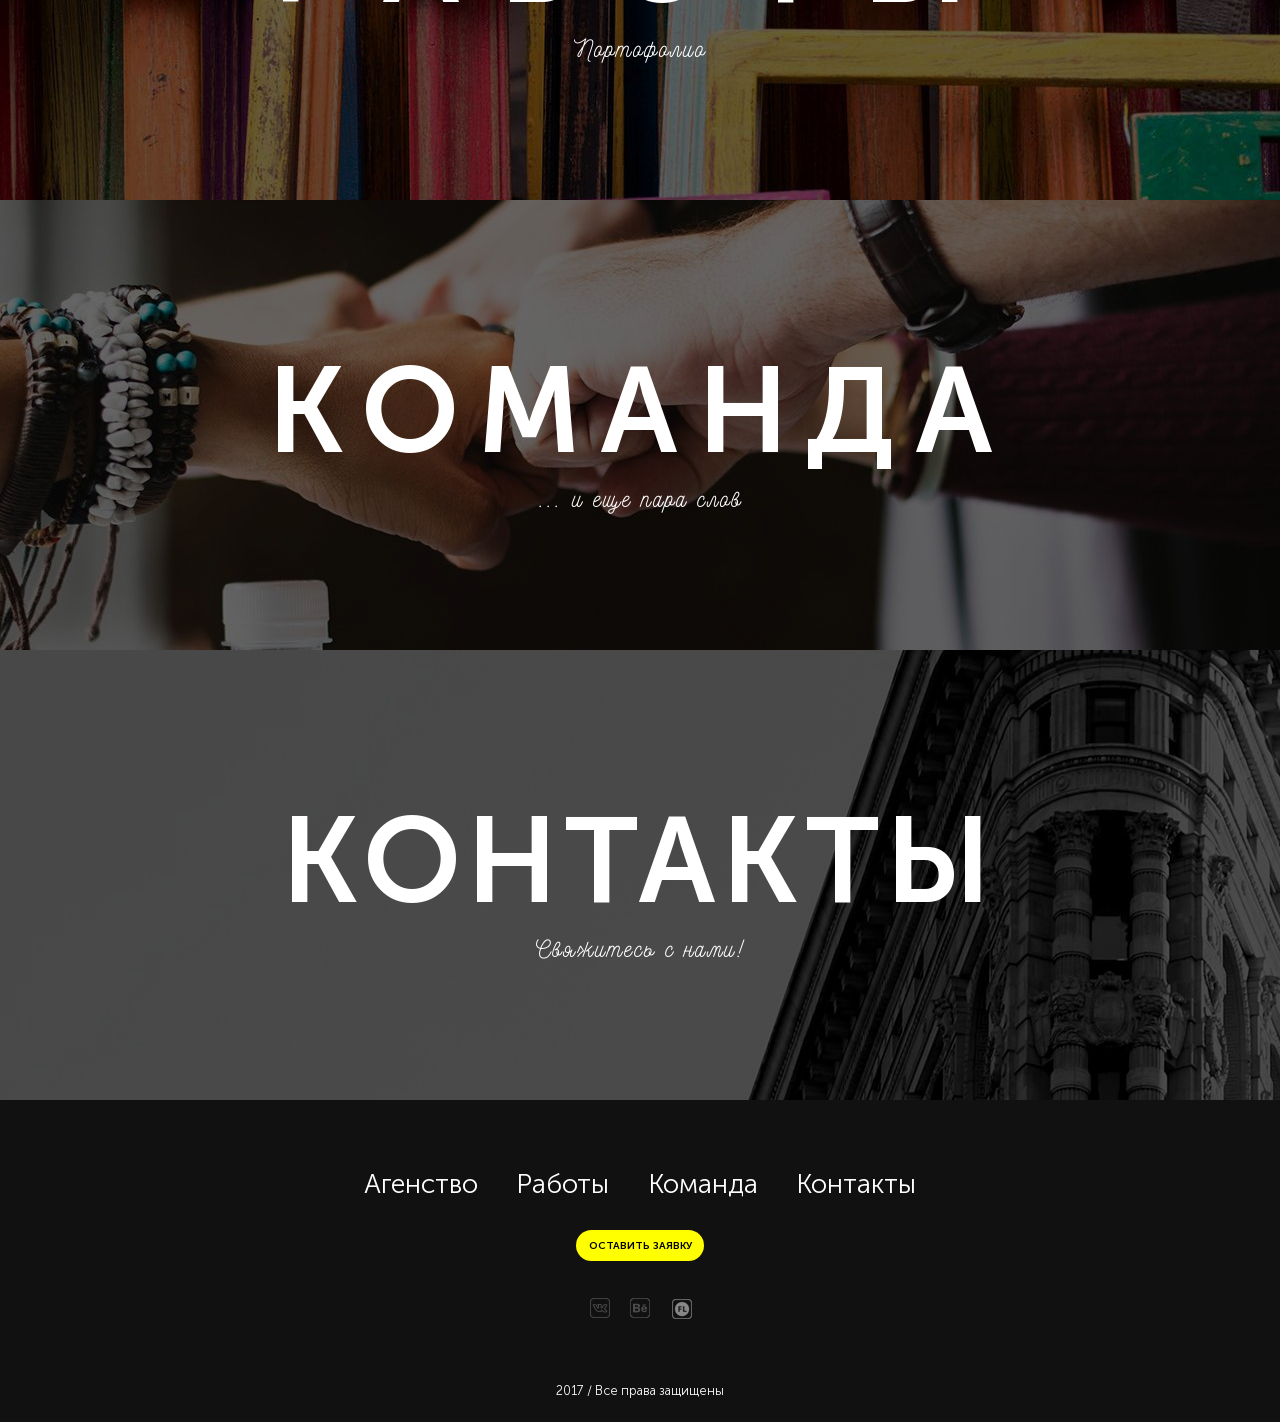
==== commit b96fc14e: "finish" ====
--- a/index.html
+++ b/index.html
@@ -2,7 +2,7 @@
 <html>
 	<head>
 		<meta charset="utf-8">
-		<link rel="icon"  href="img/iconLoad.png">
+		<link rel="icon"  href="img/our_logo.png">
 		<link href="https://fonts.googleapis.com/css?family=Open+Sans|Quicksand:500" rel="stylesheet">
 		<meta name="theme-color" content="#72777A">
 		<style>
@@ -120,7 +120,7 @@
 						<li class="work">Разработка современного сайта, привлекающего новых клиентов</li>
 						<li class="work">Создание абсолютно уникального дизайна</li>
 					</ul>
-			<img src="img/logoI.jpg" class="right"> 
+			<img src="img/our_logo.png" class="right"> 
 				
 			</div>
 		</div>
@@ -321,9 +321,9 @@
 			</nav>
 			<a href="#" class='callback'>Оставить заявку</a>
 			<div class="img_container">
-				<a href="#"><img src="img/icon1.png"></a>
-				<a href="#"><img src="img/icon2.png"></a>
-				<a href="#"><img src="img/icon3.png"></a>
+				<a href="https://vk.com/insite_web"><img src="img/icon1.png"></a>
+				<a href="https://www.behance.net/studioinsi4ba1"><img src="img/icon2.png"></a>
+				<a href="https://freelance.ru/IvanKxT"><img src="img/icon3.png"></a>
 			</div>
 			<p class="copyright">2017 / Все права защищены</p>
 		</footer>
--- a/css/main.css
+++ b/css/main.css
@@ -1 +1 @@
-.howWork,.navFooter,.navUl{list-style-type:none}a,body{color:#fff}.hover,p{-webkit-touch-callout:none}.left,.person,.right{animation-delay:.3s}body,div,h1,h2,h3,html,main,ul{font-size:16px;margin:0;padding:0}a{text-decoration:none}body{font-family:MuseoRegular}p{margin:0;padding:0;-webkit-user-select:none;-moz-user-select:none;-ms-user-select:none;user-select:none;-khtml-user-select:none}footer{background-color:#111112}img{background-color:transparent}@font-face{font-family:Nickainley;font-weight:400;font-style:normal;src:url(../fonts/Nickainley.otf) format('opentype')}@font-face{font-family:MuseoBold;font-weight:400;font-style:normal;src:url(../fonts/MuseoSansBold.ttf) format('truetype')}@font-face{font-family:MuseoRegular;font-weight:400;font-style:normal;src:url(../fonts/MuseoSansRegular.ttf) format('truetype')}#navHeader{display:none}.firstScreen,.navUl{display:flex;width:100%}.navUl{font-size:1.5rem;position:fixed;height:200px;padding-top:5rem;transition:opacity 1s ease;opacity:1;background:linear-gradient(rgba(0,0,0,.5),rgba(0,0,0,.3),rgba(0,0,0,0));justify-content:center}.navSection,.navSection:hover{transition:border-bottom .3s ease}.firstScreen,.section{flex-direction:column}.navSection{margin:0 3rem;padding:1rem;border-bottom:5px solid transparent}.navSection .active{border-bottom:4px solid #fff}.navSection:hover{border-bottom:3px solid #fff}.footerSection:active,.navSection:active{border-bottom-color:orange}.close,.footerSection,.section,.workExapmle{cursor:pointer}.inf,.name{letter-spacing:2px}.downButton,.headButton{position:absolute;height:40px;top:90%;padding:8px;background-image:url(../img/button_head.png);transition:border .5s ease;background-repeat:no-repeat;background-position:center}.headButton{width:40px;border:1.5px solid transparent;border-radius:50%}.contB{width:100px;margin:0 auto}.downButton{display:none;width:40px;border:1.5px solid transparent;border-radius:50%}.downButton:hover,.headButton:hover{border:1.5px solid #fff;transition:border .5s ease}.section{font-family:MuseoBold;font-size:7.5rem;display:flex;width:100%;height:50vh;transition:background-color .3s ease-in-out;background-color:rgba(0,0,0,.6);background-repeat:no-repeat;background-position:center;background-blend-mode:darken;justify-content:center;align-items:center}.name{text-align:center;text-transform:uppercase}.inf{font-family:Nickainley;font-size:1.5rem}#secondScreen{background-image:url(../img/img3.jpg)}#thirdScreen{background-image:url(../img/img4.jpg)}#fourthScreen{background-image:url(../img/img5.jpg)}#fifthScreen{background-image:url(../img/img6.jpg)}#secondScreen .name{letter-spacing:normal}#thirdScreen .name{letter-spacing:2.5rem}#fourthScreen .name{letter-spacing:1.2rem}#fifthScreen .name{letter-spacing:.4rem}.content{display:none;flex-direction:column;width:100%;background-color:#101010!important}.container{display:grid;width:80%;align-items:center;justify-items:center;height:150vh;margin:4% auto;grid-template-columns:50% 50%;grid-template-rows:33% 33% auto;grid-column-gap:3%;overflow:hidden}.container img{height:42vh;margin:0;justify-self:center;align-self:center;border-radius:.5vh}.mainpart,.navFooter{justify-content:center}.howWork{width:85%;align-self:center}li.work.h{letter-spacing:normal;font-size:3vw;margin-bottom:5%;margin-left:0;line-height:6vh}li.work{font-size:1.3vw;margin:1.5% 0 1.5% 1%}.hiddenImg{display:none}.workExapmle h2{margin:6vh auto 3vh;font-size:2.3vw;text-align:center}.person img{height:150px}.logo{display:block;margin:4vh auto}.mainImg{height:47vh}.smallImg{border-radius:10px;-webkit-transition:1s;-webkit-transform-style:preserve-3d;-moz-transition:1s;-moz-transform-style:preserve-3d;-o-transition:.6s;-o-transform-style:preserve-3d;transition:1s;transform-style:preserve-3d;position:relative;height:15vh}.workExapmle{height:100vh}.mainpart{display:flex;width:100%}#inputContainer,.information{flex-direction:column;display:flex}#workExapmle1 h2{width:50%}.information{width:20vw;height:55vh;margin-left:4vw;justify-content:center}.information p{font-size:1.3vw;margin-bottom:12%}.containerW{width:50%;margin:100px auto}.person{display:flex;margin-bottom:4rem;overflow:hidden}.text{width:70%;font-size:1.3vw;margin-left:3vw}.text h3{font-size:2.3vw;padding-bottom:1rem}.contactContent{display:flex;height:40vh;margin:23vh auto 36vh;width:60%}.contactContent h2{font-size:2.5vh;text-align:left}.contact{margin:0 60px 0 20px;width:30vw;height:40vh}.contact p{margin:6px auto;font-size:2.3vh}.adress{margin:30px auto}input[type=text]{font-family:MuseoRegular;outline:0;font-size:14px;margin:13px 0;height:30px;border-radius:50px;border:none;padding:4px 13px}#inputContainer{width:100%}button.send{background-color:#FFF325;border-radius:50px;border:none;outline:0;height:5vh;min-height:35px;width:40%;margin-left:60%;font-family:MuseoBold;font-size:2.2vh}.big{margin:13px 0 4vh;font-size:14px;height:90px;border-radius:20px;font-family:MuseoRegular;resize:none;padding:13px;outline:0}.connect{height:40vh;width:26vw;margin-right:20px;margin-top:-35px}.connect h1{font-size:4.5vh}.connect p{font-size:2.3vh;margin:10px auto}.flip-container{-webkit-perspective:1000;-moz-perspective:1000;-o-perspective:1000;display:flex;flex-direction:column;padding:0;height:auto}.wind{margin-top:-70%;height:20vh}.crack,.land2,.land3,.trend2,.trend3{margin-top:-80%}.crack1{height:55vh}.crack{height:26vh}.trend2{height:42vh}.trend3{height:28vh}.land1{height:42vh}.land2{height:39vh}.land3{height:29vh}.hover{-webkit-user-select:none}.mainImg{border-radius:10px;-webkit-transition:1s;-webkit-transform-style:preserve-3d;-moz-transition:1s;-moz-transform-style:preserve-3d;-o-transition:.6s;-o-transform-style:preserve-3d;transition:1s;transform-style:preserve-3d;position:relative}.navFooter{display:flex;width:100%;padding:4.25rem 0 0}.footerSection{font-size:3vh;display:block;margin:0 1.2rem;transition:border-bottom .3s ease;border-bottom:4px solid transparent}.navFooter .footerSection:hover{transition:border-bottom .3s ease;border-bottom:3px solid #fff}.img_container{display:flex;margin:2rem;justify-content:center;align-items:flex-start}.copyright{font-size:.8rem;padding:1.5rem 0;text-align:center}.close{display:none;position:fixed;z-index:10;right:5%;top:5%;width:60px;height:60px;opacity:.95;border:4px solid transparent}.close:after,.close:before{position:absolute;content:' ';left:26px;height:50px;width:8px;background-color:#fff;top:5px;border-radius:30px}.close:before{transform:rotate(45deg)}.close:after{transform:rotate(-45deg)}.animated{animation-delay:.4s}a.callback{display:block;margin:2% auto 0;background-color:#ff0;color:#000;border-radius:50px;width:10vw;text-align:center;padding:1vh 0;font-size:.8vw;font-family:MuseoBold;text-transform:uppercase}@media only screen and (max-width:500px){.close,.headButton{display:none}*,.section{-webkit-tap-highlight-color:transparent}.close{cursor:pointer;position:fixed;z-index:999;right:1%;top:1%;width:30px;height:30px;opacity:1;border:4px solid transparent}.left,.right{animation-delay:.5s}#fourthScreen.content,.container{overflow:hidden}.close:after,.close:before{position:absolute;content:' ';left:14px;height:30px;width:2px;background-color:#fff;top:1px}.flip-container .mainImg{transform:translateZ(40px) translateX(-20px) translateY(20px) rotateZ(10deg) rotateY(-36deg);box-shadow:10px 10px 10px 10px rgba(0,0,0,.3);transition:all .7s}.flip-container .smallImg{transform:translateZ(40px) translateX(-60px) translateY(-120px) rotateZ(10deg) rotateY(-36deg);box-shadow:10px 10px 10px 10px rgba(0,0,0,.3);margin-bottom:-65px;transition:all 1s ease}.flip-container .land3,.flip-container .trend3{box-shadow:10px 10px 10px 10px rgba(0,0,0,.3);margin-bottom:-50vh}.flip-container .wind{transform:translateZ(90px) translateX(-77px) translateY(-116px) rotateZ(10deg) rotateY(-36deg);box-shadow:10px 10px 10px 10px rgba(0,0,0,.3)}.flip-container .crack{transform:translateZ(90px) translateX(-71px) translateY(-110px) rotateZ(10deg) rotateY(-36deg);box-shadow:10px 10px 10px 10px rgba(0,0,0,.3)}.flip-container .trend1{transform:translateZ(40px) translateX(21px) translateY(20px) rotateZ(10deg) rotateY(-36deg);box-shadow:10px 10px 10px 10px rgba(0,0,0,.3);transition:all .7s}.flip-container .trend2{transform:translateZ(90px) translateX(-19px) translateY(-210px) rotateZ(10deg) rotateY(-36deg);box-shadow:10px 10px 10px 10px rgba(0,0,0,.3)}.flip-container .trend3{transform:translateZ(90px) translateX(-53px) translateY(-371px) rotateZ(10deg) rotateY(-36deg);transition:all 1s ease}.flip-container .land1{transform:translateZ(40px) translateX(21px) translateY(20px) rotateZ(10deg) rotateY(-36deg);box-shadow:10px 10px 10px 10px rgba(0,0,0,.3);transition:all .7s}.flip-container .land2{transform:translateZ(90px) translateX(-19px) translateY(-210px) rotateZ(10deg) rotateY(-36deg);box-shadow:10px 10px 10px 10px rgba(0,0,0,.3)}.flip-container .land3{transform:translateZ(90px) translateX(-53px) translateY(-371px) rotateZ(10deg) rotateY(-36deg);transition:all 1s ease}.flip-container.hover .mainImg,.flip-container.hover .smallImg{transform:translateZ(0) translateX(0) translateY(0) rotateZ(0) rotateY(0);box-shadow:0 0 0 0 rgba(0,0,0,.3);margin-bottom:0;transition:all 1s ease}.firstScreen{background-image:url(../img/insiteSmall.jpg)}#secondScreen{background-image:url(../img/stormSmall.jpg)}#thirdScreen{background-image:url(../img/worksSmall.jpg)}#fourthScreen{background-image:url(../img/teamSmall.jpg)}#fifthScreen{background-image:url(../img/contactSmall.jpg)}*{-webkit-focus-ring-color:transparent}.mainpart{flex-direction:column;margin:auto}.contactContent,.person{flex-direction:column;display:flex}h2{margin:8vw}.workExapmle h2{margin:6vh auto 3vh;font-size:7vw;text-align:center;width:75%}#workExapmle4 .logo{height:6vh}#workExapmle2 .logo{height:4vh}#workExapmle3 .logo{height:8vh}.information{width:100%;margin:5vh 0}.mainImg{height:45vh;margin:0 auto}.smallImg{height:13.7vh;margin:0 auto}.trend2{height:40vh}.trend3{height:29.5vh}.crack{height:21.2vh}.wind{height:19vh}#workExapmle5 .smallImg{height:16vh}.land2{height:48vh}.land3{height:31.5vh}.information p{width:80%;font-size:5vw;margin:10px auto}.name,.section,.text{width:100%}.workExapmle{height:auto;padding-top:4vh}.firstScreen{height:640px;-webkit-background-size:cover;background-size:cover}.first{font-size:6rem;letter-spacing:.3rem}.second{font-size:2.5rem;margin-top:-4vh;padding:0}.description{font-size:4vw}.section{outline:0;height:200px;background-size:center}.downButton{display:none!important}.content{padding-bottom:5vh}.name{font-size:12vw;text-align:center;letter-spacing:1vw}.inf,.text p{font-size:5vw}#thirdScreen .name{letter-spacing:6vw}#fourthScreen .name{letter-spacing:3vw}.text p{margin:0 25px;text-align:left}.adress,.connect,.copyright,.text h3,a.callback{text-align:center}.text h3{font-size:8vw;margin:0 auto 8vw}.text{padding:0}.person{margin-bottom:4rem}.containerW{width:100%;margin:4vh auto 0}.person img{height:22vh;margin:6vh auto}.img_container{height:auto;margin:3vh}.copyright{font-size:3vw;padding:10px}.footerSection{font-size:5vw;margin:0 2vw}.contact,.contactContent{width:100%;margin:0;height:auto}.navFooter{width:100%;padding:6vh 0 0}.contactContent h2{font-size:10vw;text-align:center;margin:8vw auto}.adress{margin:30px auto 0;width:60%}.contact p{margin:6px auto;font-size:5vw}.connect{margin:0 auto;width:80%;height:auto}.connect h1{font-size:25px;margin:50px auto 10px}.connect p{font-size:5vw;margin:10px 35px}#inputContainer{display:flex;width:85%;margin:20px auto;flex-direction:column}input[type=text]{outline:0;font-size:15px;margin:13px 0;height:30px;border-radius:50px;border:none;padding:4px 13px;font-family:MuseoRegular}button.send{background-color:#FFF325;border-radius:50px;border:none;outline:0;font-family:Helvetica,sans-serif;font-size:19px;margin:0;width:100%;height:40px}.big{font-family:MuseoRegular;font-size:15px}.flip-container{margin:30px}.container{width:80%;height:300vh;margin:22% auto 0;grid-template-columns:100%;grid-template-rows:15.5% 15% 15% 15% 15% 15% 15%;grid-row-gap:6vh}.howWork{width:100%}li.work.h{font-size:11vw;margin-bottom:5%}li.work{font-size:5vw}.container img{height:50vw;margin:0}.hiddenImg{display:block}.notHidden{display:none}a.callback{display:block;margin:8% auto;background-color:#ff0;color:#000;border-radius:50px;width:60%;padding:3% 0;font-size:80%;font-family:MuseoBold;text-transform:uppercase}}@media only screen and (max-width:320px){.name{font-size:11vw;width:100%;text-align:center;letter-spacing:1vw}li.work.h{font-size:10vw;margin-bottom:5%}.container{grid-row-gap:6vh}.footerSection{font-size:4.5vw;margin:0 2vw}li.work.h.first{margin-top:5vh}}@media only screen and (max-width:1024px){.downButton,.headButton{display:none!important}}@media only screen and (min-width:1024px){.close:hover{opacity:1}.flip-container:hover .mainImg{-webkit-transform:rotateZ(15deg) rotateY(-30deg);-moz-transform:translateX(-100%) rotateY(-30deg);-o-transform:translateX(-100%) rotateY(-180deg);transform:translateZ(0) rotateZ(10deg) rotateY(-36deg);box-shadow:5px 6px 9px 5px rgba(0,0,0,.5);transition:all .7s}.flip-container:hover .crack,.flip-container:hover .land2,.flip-container:hover .land3,.flip-container:hover .smallImg,.flip-container:hover .trend2,.flip-container:hover .trend3,.flip-container:hover .wind{box-shadow:10px 10px 10px 10px rgba(0,0,0,.3)}.flip-container:hover .smallImg{transform:translateZ(90px) translateX(-85px) translateY(-140%) rotateZ(10deg) rotateY(-36deg)}.flip-container:hover .wind{transform:translateZ(90px) translateX(-77px) translateY(-50%) rotateZ(10deg) rotateY(-36deg)}.flip-container:hover .crack{transform:translateZ(90px) translateX(-71px) translateY(-60%) rotateZ(10deg) rotateY(-36deg)}.flip-container:hover .trend2{transform:translateZ(90px) translateX(-76px) translateY(-70px) rotateZ(10deg) rotateY(-36deg)}.flip-container:hover .trend3{transform:translateZ(90px) translateX(-151px) translateY(-43px) rotateZ(10deg) rotateY(-36deg)}.flip-container:hover .land2{transform:translateZ(50px) translateX(-35%) translateY(-25%) rotateZ(10deg) rotateY(-36deg)}.flip-container:hover .land3{transform:translateZ(20px) translateX(-65%) translateY(-30%) rotateZ(10deg) rotateY(-36deg)}}+.howWork,.navFooter,.navUl{list-style-type:none}a,body{color:#fff}.hover,p{-webkit-touch-callout:none}.left,.person,.right{animation-delay:.3s}body,div,h1,h2,h3,html,main,ul{font-size:16px;margin:0;padding:0}a{text-decoration:none}body{font-family:MuseoRegular}p{margin:0;padding:0;-webkit-user-select:none;-moz-user-select:none;-ms-user-select:none;user-select:none;-khtml-user-select:none}footer{background-color:#111112}img{background-color:transparent}@font-face{font-family:Nickainley;font-weight:400;font-style:normal;src:url(../fonts/Nickainley.otf) format('opentype')}@font-face{font-family:MuseoBold;font-weight:400;font-style:normal;src:url(../fonts/MuseoSansBold.ttf) format('truetype')}@font-face{font-family:MuseoRegular;font-weight:400;font-style:normal;src:url(../fonts/MuseoSansRegular.ttf) format('truetype')}#navHeader{display:none}.firstScreen,.navUl{display:flex;width:100%}.navUl{font-size:1.5rem;position:fixed;height:200px;padding-top:5rem;transition:opacity 1s ease;opacity:1;background:linear-gradient(rgba(0,0,0,.5),rgba(0,0,0,.3),rgba(0,0,0,0));justify-content:center}.downButton,.headButton,.section{background-repeat:no-repeat;background-position:center}.navSection,.navSection:hover{transition:border-bottom .3s ease}.firstScreen,.section{flex-direction:column}.navSection{margin:0 3rem;padding:1rem;border-bottom:5px solid transparent}.navSection .active{border-bottom:4px solid #fff}.navSection:hover{border-bottom:3px solid #fff}.footerSection:active,.navSection:active{border-bottom-color:orange}.close,.footerSection,.section,.workExapmle{cursor:pointer}.inf,.name{letter-spacing:2px}.downButton,.headButton{position:absolute;height:40px;top:90%;padding:8px;background-image:url(../img/button_head.png);transition:border .5s ease}.mainImg,.smallImg{-webkit-transform-style:preserve-3d;-moz-transform-style:preserve-3d;-o-transform-style:preserve-3d;position:relative}.headButton{width:40px;border:1.5px solid transparent;border-radius:50%}.contB{width:100px;margin:0 auto}.downButton{display:none;width:40px;border:1.5px solid transparent;border-radius:50%}.downButton:hover,.headButton:hover{border:1.5px solid #fff;transition:border .5s ease}.section{font-family:MuseoBold;font-size:7.5rem;display:flex;width:100%;height:50vh;transition:background-color .3s ease-in-out;background-color:rgba(0,0,0,.6);background-blend-mode:darken;justify-content:center;align-items:center}.name{text-align:center;text-transform:uppercase}.inf{font-family:Nickainley;font-size:1.5rem}#secondScreen{background-image:url(../img/img3.jpg)}#thirdScreen{background-image:url(../img/img4.jpg)}#fourthScreen{background-image:url(../img/img5.jpg)}#fifthScreen{background-image:url(../img/img6.jpg)}#secondScreen .name{letter-spacing:normal}#thirdScreen .name{letter-spacing:2.5rem}#fourthScreen .name{letter-spacing:1.2rem}#fifthScreen .name{letter-spacing:.4rem}.content{display:none;flex-direction:column;width:100%;background-color:#101010!important}.container{display:grid;width:80%;align-items:center;justify-items:center;height:150vh;margin:4% auto;grid-template-columns:50% 50%;grid-template-rows:33% 33% auto;grid-column-gap:3%;overflow:hidden}.container img{height:42vh;margin:0;justify-self:center;align-self:center;border-radius:.5vh}.mainpart,.navFooter{justify-content:center}.howWork{width:85%;align-self:center}li.work.h{letter-spacing:normal;font-size:3vw;margin-bottom:5%;margin-left:0;line-height:6vh}li.work{font-size:1.3vw;margin:1.5% 0 1.5% 1%}.hiddenImg{display:none}.workExapmle h2{margin:6vh auto 3vh;font-size:2.3vw;text-align:center}.person img{height:150px}.logo{display:block;margin:4vh auto}.mainImg{height:47vh}.smallImg{border-radius:10px;-webkit-transition:1s;-moz-transition:1s;-o-transition:.6s;transition:1s;transform-style:preserve-3d;height:15vh}.workExapmle{height:100vh}.mainpart{display:flex;width:100%}#inputContainer,.information{flex-direction:column;display:flex}#workExapmle1 h2{width:50%}.information{width:20vw;height:55vh;margin-left:4vw;justify-content:center}.information p{font-size:1.3vw;margin-bottom:12%}.containerW{width:50%;margin:100px auto}.person{display:flex;margin-bottom:4rem;overflow:hidden}.text{width:70%;font-size:1.3vw;margin-left:3vw}.text h3{font-size:2.3vw;padding-bottom:1rem}.contactContent{display:flex;height:40vh;margin:23vh auto 36vh;width:60%}.contactContent h2{font-size:2.5vh;text-align:left}.contact{margin:0 60px 0 20px;width:30vw;height:40vh}.contact p{margin:6px auto;font-size:2.3vh}.adress{margin:30px auto}input[type=text]{font-family:MuseoRegular;outline:0;font-size:14px;margin:13px 0;height:30px;border-radius:50px;border:none;padding:4px 13px}#inputContainer{width:100%}button.send{background-color:#FFF325;border-radius:50px;border:none;outline:0;height:5vh;min-height:35px;width:40%;margin-left:60%;font-family:MuseoBold;font-size:2.2vh;transition:background-color .7s ease}.big{margin:13px 0 4vh;font-size:14px;height:90px;border-radius:20px;font-family:MuseoRegular;resize:none;padding:13px;outline:0}.connect{height:40vh;width:26vw;margin-right:20px;margin-top:-35px}.connect h1{font-size:4.5vh}.connect p{font-size:2.3vh;margin:10px auto}.flip-container{-webkit-perspective:1000;-moz-perspective:1000;-o-perspective:1000;display:flex;flex-direction:column;padding:0;height:auto}.wind{margin-top:-70%;height:20vh}.crack,.land2,.land3,.trend2,.trend3{margin-top:-80%}.crack1{height:55vh}.crack{height:26vh}.trend2{height:42vh}.trend3{height:28vh}.land1{height:42vh}.land2{height:39vh}.land3{height:29vh}.hover{-webkit-user-select:none}.mainImg{border-radius:10px;-webkit-transition:1s;-moz-transition:1s;-o-transition:.6s;transition:1s;transform-style:preserve-3d}.navFooter{display:flex;width:100%;padding:4.25rem 0 0}.footerSection{font-size:3vh;display:block;margin:0 1.2rem;transition:border-bottom .3s ease;border-bottom:4px solid transparent}.navFooter .footerSection:hover{transition:border-bottom .3s ease;border-bottom:3px solid #fff}.img_container{display:flex;margin:2rem;justify-content:center;align-items:flex-start}.img_container img{opacity:.5;transition:opacity .4s ease}.img_container img:hover{opacity:1;transition:opacity .4s ease}.copyright{font-size:.8rem;padding:1.5rem 0;text-align:center}.close{display:none;position:fixed;z-index:10;right:5%;top:5%;width:60px;height:60px;opacity:.95;border:4px solid transparent}.close:after,.close:before{position:absolute;content:' ';left:26px;height:50px;width:8px;background-color:#fff;top:5px;border-radius:30px}.close:before{transform:rotate(45deg)}.close:after{transform:rotate(-45deg)}.animated{animation-delay:.4s}a.callback{display:block;margin:2% auto 0;background-color:#ff0;color:#000;border-radius:50px;width:10vw;text-align:center;padding:1vh 0;font-size:.8vw;font-family:MuseoBold;text-transform:uppercase;transition:background-color .7s ease}.send:active{background-color:#fff}@media only screen and (max-width:500px){.flip-container .crack,.flip-container .land1,.flip-container .land2,.flip-container .mainImg,.flip-container .smallImg,.flip-container .trend1,.flip-container .trend2,.flip-container .wind{box-shadow:10px 10px 10px 10px rgba(0,0,0,.3)}.close,.headButton{display:none}*,.section{-webkit-tap-highlight-color:transparent}.close{cursor:pointer;position:fixed;z-index:999;right:1%;top:1%;width:30px;height:30px;opacity:1;border:4px solid transparent}button.send,input[type=text]{border-radius:50px;outline:0}.left,.right{animation-delay:.5s}#fourthScreen.content,.container{overflow:hidden}.close:after,.close:before{position:absolute;content:' ';left:14px;height:30px;width:2px;background-color:#fff;top:1px}.flip-container .mainImg{transform:translateZ(40px) translateX(-20px) translateY(20px) rotateZ(10deg) rotateY(-36deg);transition:all .7s}.flip-container .smallImg{transform:translateZ(40px) translateX(-60px) translateY(-120px) rotateZ(10deg) rotateY(-36deg);margin-bottom:-65px;transition:all 1s ease}.flip-container .land3,.flip-container .trend3{box-shadow:10px 10px 10px 10px rgba(0,0,0,.3);margin-bottom:-50vh}.flip-container .wind{transform:translateZ(90px) translateX(-77px) translateY(-116px) rotateZ(10deg) rotateY(-36deg)}.flip-container .crack{transform:translateZ(90px) translateX(-71px) translateY(-110px) rotateZ(10deg) rotateY(-36deg)}.flip-container .trend1{transform:translateZ(40px) translateX(21px) translateY(20px) rotateZ(10deg) rotateY(-36deg);transition:all .7s}.flip-container .trend2{transform:translateZ(90px) translateX(-19px) translateY(-210px) rotateZ(10deg) rotateY(-36deg)}.flip-container .trend3{transform:translateZ(90px) translateX(-53px) translateY(-371px) rotateZ(10deg) rotateY(-36deg);transition:all 1s ease}.flip-container .land1{transform:translateZ(40px) translateX(21px) translateY(20px) rotateZ(10deg) rotateY(-36deg);transition:all .7s}.flip-container .land2{transform:translateZ(90px) translateX(-19px) translateY(-210px) rotateZ(10deg) rotateY(-36deg)}.flip-container .land3{transform:translateZ(90px) translateX(-53px) translateY(-371px) rotateZ(10deg) rotateY(-36deg);transition:all 1s ease}.flip-container.hover .mainImg,.flip-container.hover .smallImg{transform:translateZ(0) translateX(0) translateY(0) rotateZ(0) rotateY(0);box-shadow:0 0 0 0 rgba(0,0,0,.3);margin-bottom:0;transition:all 1s ease}.firstScreen{background-image:url(../img/insiteSmall.jpg)}#secondScreen{background-image:url(../img/stormSmall.jpg)}#thirdScreen{background-image:url(../img/worksSmall.jpg)}#fourthScreen{background-image:url(../img/teamSmall.jpg)}#fifthScreen{background-image:url(../img/contactSmall.jpg)}*{-webkit-focus-ring-color:transparent}.mainpart{flex-direction:column;margin:auto}.contactContent,.person{flex-direction:column;display:flex}h2{margin:8vw}.workExapmle h2{margin:6vh auto 3vh;font-size:7vw;text-align:center;width:75%}#workExapmle4 .logo{height:6vh}#workExapmle2 .logo{height:4vh}#workExapmle3 .logo{height:8vh}.information{width:100%;margin:5vh 0}.mainImg{height:45vh;margin:0 auto}.smallImg{height:13.7vh;margin:0 auto}.trend2{height:40vh}.trend3{height:29.5vh}.crack{height:21.2vh}.wind{height:19vh}#workExapmle5 .smallImg{height:16vh}.land2{height:48vh}.land3{height:31.5vh}.information p{width:80%;font-size:5vw;margin:10px auto}.name,.section,.text{width:100%}.workExapmle{height:auto;padding-top:4vh}.firstScreen{height:640px;-webkit-background-size:cover;background-size:cover}.first{font-size:6rem;letter-spacing:.3rem}.second{font-size:2.5rem;margin-top:-4vh;padding:0}.description{font-size:4vw}.section{outline:0;height:200px;background-size:center}.downButton{display:none!important}.content{padding-bottom:5vh}.name{font-size:12vw;text-align:center;letter-spacing:1vw}.inf,.text p{font-size:5vw}#thirdScreen .name{letter-spacing:6vw}#fourthScreen .name{letter-spacing:3vw}.text p{margin:0 25px;text-align:left}.adress,.connect,.copyright,.text h3,a.callback{text-align:center}.text h3{font-size:8vw;margin:0 auto 8vw}.text{padding:0}.person{margin-bottom:4rem}.containerW{width:100%;margin:4vh auto 0}.person img{height:22vh;margin:6vh auto}.img_container{height:auto;margin:3vh}.copyright{font-size:3vw;padding:10px}.footerSection{font-size:5vw;margin:0 2vw}.contact,.contactContent{width:100%;margin:0;height:auto}.navFooter{width:100%;padding:6vh 0 0}.contactContent h2{font-size:10vw;text-align:center;margin:8vw auto}.adress{margin:30px auto 0;width:60%}.contact p{margin:6px auto;font-size:5vw}.connect{margin:0 auto;width:80%;height:auto}.connect h1{font-size:25px;margin:50px auto 10px}.connect p{font-size:5vw;margin:10px 35px}#inputContainer{display:flex;width:85%;margin:20px auto;flex-direction:column}input[type=text]{font-size:15px;margin:13px 0;height:30px;border:none;padding:4px 13px;font-family:MuseoRegular}button.send{background-color:#FFF325;border:none;font-family:Helvetica,sans-serif;font-size:19px;margin:0;width:100%;height:40px}.big{font-family:MuseoRegular;font-size:15px}.flip-container{margin:30px}.container{width:80%;height:300vh;margin:22% auto 0;grid-template-columns:100%;grid-template-rows:15.5% 15% 15% 15% 15% 15% 15%;grid-row-gap:6vh}.howWork{width:100%}li.work.h{font-size:11vw;margin-bottom:5%}li.work{font-size:5vw}.container img{height:50vw;margin:0}.hiddenImg{display:block}.notHidden{display:none}a.callback{display:block;margin:8% auto;background-color:#ff0;color:#000;border-radius:50px;width:60%;padding:3% 0;font-size:80%;font-family:MuseoBold;text-transform:uppercase}}@media only screen and (max-width:320px){.name{font-size:11vw;width:100%;text-align:center;letter-spacing:1vw}li.work.h{font-size:10vw;margin-bottom:5%}.container{grid-row-gap:6vh}.footerSection{font-size:4.5vw;margin:0 2vw}li.work.h.first{margin-top:5vh}}@media only screen and (max-width:1024px){.downButton,.headButton{display:none!important}}@media only screen and (min-width:1024px){.send:hover,a.callback:hover{background-color:hsla(50,100%,40%,1)}.close: hover{opacity:1}.flip-container:hover .mainImg{-webkit-transform:rotateZ(15deg) rotateY(-30deg);-moz-transform:translateX(-100%) rotateY(-30deg);-o-transform:translateX(-100%) rotateY(-180deg);transform:translateZ(0) rotateZ(10deg) rotateY(-36deg);box-shadow:5px 6px 9px 5px rgba(0,0,0,.5);transition:all .7s}.flip-container:hover .crack,.flip-container:hover .land2,.flip-container:hover .land3,.flip-container:hover .smallImg,.flip-container:hover .trend2,.flip-container:hover .trend3,.flip-container:hover .wind{box-shadow:10px 10px 10px 10px rgba(0,0,0,.3)}.flip-container:hover .smallImg{transform:translateZ(90px) translateX(-85px) translateY(-140%) rotateZ(10deg) rotateY(-36deg)}.flip-container:hover .wind{transform:translateZ(90px) translateX(-77px) translateY(-50%) rotateZ(10deg) rotateY(-36deg)}.flip-container:hover .crack{transform:translateZ(90px) translateX(-71px) translateY(-60%) rotateZ(10deg) rotateY(-36deg)}.flip-container:hover .trend2{transform:translateZ(90px) translateX(-76px) translateY(-70px) rotateZ(10deg) rotateY(-36deg)}.flip-container:hover .trend3{transform:translateZ(90px) translateX(-151px) translateY(-43px) rotateZ(10deg) rotateY(-36deg)}.flip-container:hover .land2{transform:translateZ(50px) translateX(-35%) translateY(-25%) rotateZ(10deg) rotateY(-36deg)}.flip-container:hover .land3{transform:translateZ(20px) translateX(-65%) translateY(-30%) rotateZ(10deg) rotateY(-36deg)}}
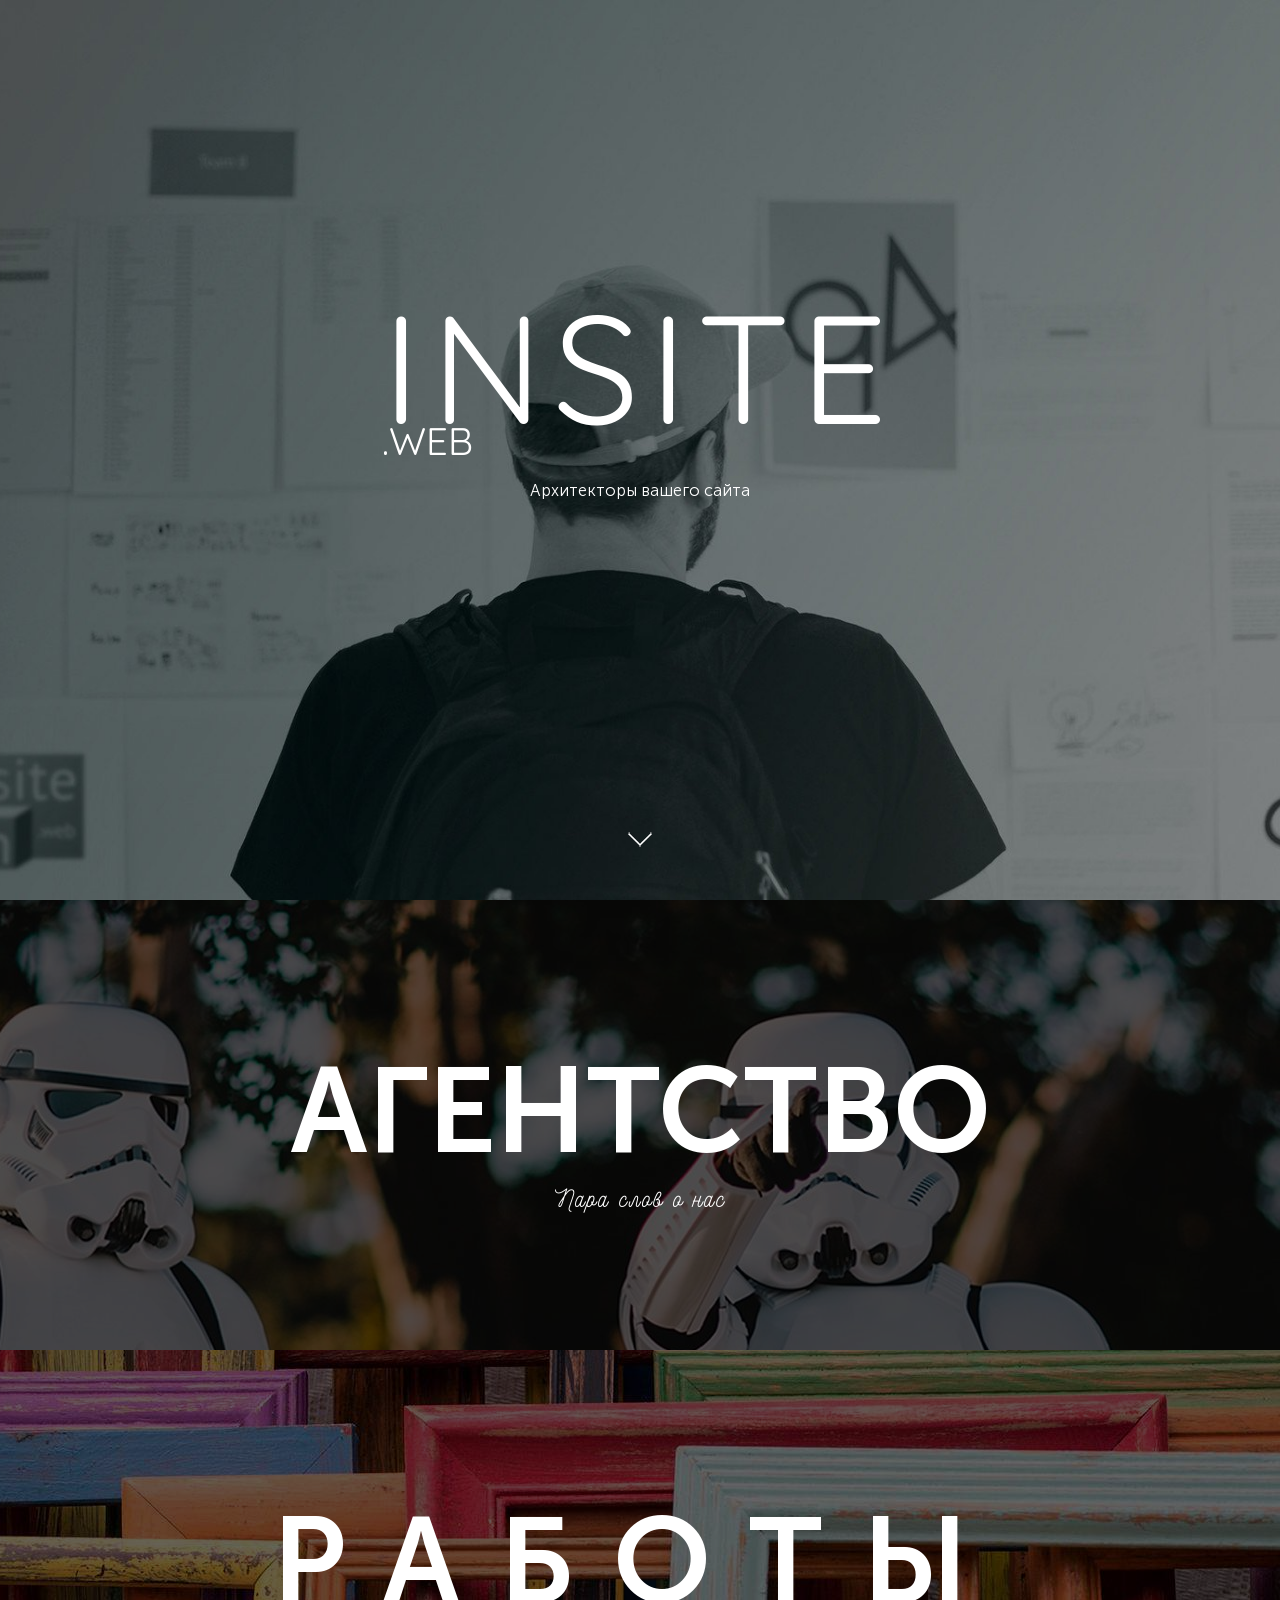
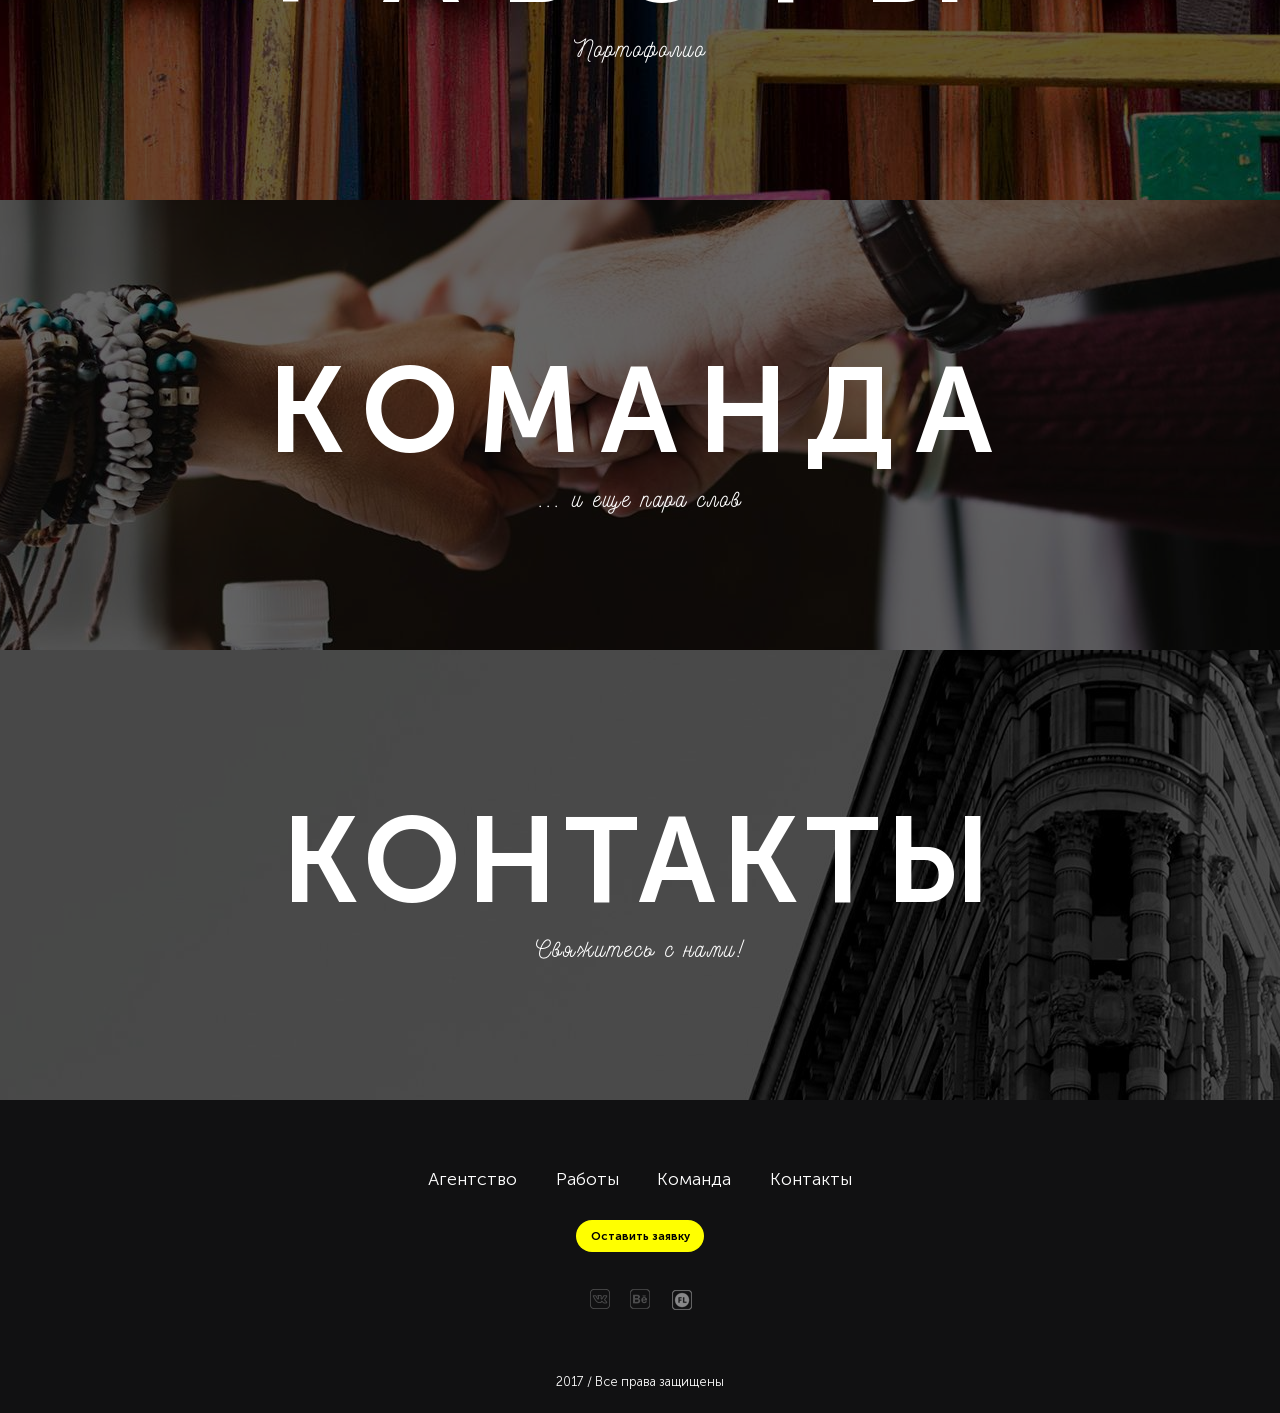
==== commit 162b5e73: "12" ====
--- a/index.html
+++ b/index.html
@@ -282,14 +282,14 @@
 						<p>г. Иркутск</p>
 						<p>Для любых вопросов: Иван Александрович</p>
 						<p>тел: +7(983) 461-20-80</p>
-						<p>e-mail:info@insite.ru</p>
+						<p>e-mail: studioinsite6@gmail.com</p>
 					</section>
 					
 					<section class="adress">
 						<p>г. Москва</p>
 						<p>Для любых вопросов: Максим Павлович</p>
 						<p>тел: +7(950) 064-21-88</p>
-						<p>e-mail:info@insite.ru</p>
+						<p>e-mail: studioinsite6@gmail.com</p>
 					</section>
 				</div>
 
@@ -313,7 +313,7 @@
 		<footer>
 			<nav>
 				<ul class="navFooter">
-					<li><a href="#secondScreen" class="footerSection">Агенство</a></li>
+					<li><a href="#secondScreen" class="footerSection">Агентство</a></li>
 					<li><a href="#thirdScreen" class="footerSection">Работы</a></li>
 					<li><a href="#fourthScreen" class="footerSection">Команда</a></li>
 					<li><a href="#fifthScreen" class="footerSection">Контакты</a></li>
--- a/css/main.css
+++ b/css/main.css
@@ -1 +1 @@
-.howWork,.navFooter,.navUl{list-style-type:none}a,body{color:#fff}.hover,p{-webkit-touch-callout:none}.left,.person,.right{animation-delay:.3s}body,div,h1,h2,h3,html,main,ul{font-size:16px;margin:0;padding:0}a{text-decoration:none}body{font-family:MuseoRegular}p{margin:0;padding:0;-webkit-user-select:none;-moz-user-select:none;-ms-user-select:none;user-select:none;-khtml-user-select:none}footer{background-color:#111112}img{background-color:transparent}@font-face{font-family:Nickainley;font-weight:400;font-style:normal;src:url(../fonts/Nickainley.otf) format('opentype')}@font-face{font-family:MuseoBold;font-weight:400;font-style:normal;src:url(../fonts/MuseoSansBold.ttf) format('truetype')}@font-face{font-family:MuseoRegular;font-weight:400;font-style:normal;src:url(../fonts/MuseoSansRegular.ttf) format('truetype')}#navHeader{display:none}.firstScreen,.navUl{display:flex;width:100%}.navUl{font-size:1.5rem;position:fixed;height:200px;padding-top:5rem;transition:opacity 1s ease;opacity:1;background:linear-gradient(rgba(0,0,0,.5),rgba(0,0,0,.3),rgba(0,0,0,0));justify-content:center}.downButton,.headButton,.section{background-repeat:no-repeat;background-position:center}.navSection,.navSection:hover{transition:border-bottom .3s ease}.firstScreen,.section{flex-direction:column}.navSection{margin:0 3rem;padding:1rem;border-bottom:5px solid transparent}.navSection .active{border-bottom:4px solid #fff}.navSection:hover{border-bottom:3px solid #fff}.footerSection:active,.navSection:active{border-bottom-color:orange}.close,.footerSection,.section,.workExapmle{cursor:pointer}.inf,.name{letter-spacing:2px}.downButton,.headButton{position:absolute;height:40px;top:90%;padding:8px;background-image:url(../img/button_head.png);transition:border .5s ease}.mainImg,.smallImg{-webkit-transform-style:preserve-3d;-moz-transform-style:preserve-3d;-o-transform-style:preserve-3d;position:relative}.headButton{width:40px;border:1.5px solid transparent;border-radius:50%}.contB{width:100px;margin:0 auto}.downButton{display:none;width:40px;border:1.5px solid transparent;border-radius:50%}.downButton:hover,.headButton:hover{border:1.5px solid #fff;transition:border .5s ease}.section{font-family:MuseoBold;font-size:7.5rem;display:flex;width:100%;height:50vh;transition:background-color .3s ease-in-out;background-color:rgba(0,0,0,.6);background-blend-mode:darken;justify-content:center;align-items:center}.name{text-align:center;text-transform:uppercase}.inf{font-family:Nickainley;font-size:1.5rem}#secondScreen{background-image:url(../img/img3.jpg)}#thirdScreen{background-image:url(../img/img4.jpg)}#fourthScreen{background-image:url(../img/img5.jpg)}#fifthScreen{background-image:url(../img/img6.jpg)}#secondScreen .name{letter-spacing:normal}#thirdScreen .name{letter-spacing:2.5rem}#fourthScreen .name{letter-spacing:1.2rem}#fifthScreen .name{letter-spacing:.4rem}.content{display:none;flex-direction:column;width:100%;background-color:#101010!important}.container{display:grid;width:80%;align-items:center;justify-items:center;height:150vh;margin:4% auto;grid-template-columns:50% 50%;grid-template-rows:33% 33% auto;grid-column-gap:3%;overflow:hidden}.container img{height:42vh;margin:0;justify-self:center;align-self:center;border-radius:.5vh}.mainpart,.navFooter{justify-content:center}.howWork{width:85%;align-self:center}li.work.h{letter-spacing:normal;font-size:3vw;margin-bottom:5%;margin-left:0;line-height:6vh}li.work{font-size:1.3vw;margin:1.5% 0 1.5% 1%}.hiddenImg{display:none}.workExapmle h2{margin:6vh auto 3vh;font-size:2.3vw;text-align:center}.person img{height:150px}.logo{display:block;margin:4vh auto}.mainImg{height:47vh}.smallImg{border-radius:10px;-webkit-transition:1s;-moz-transition:1s;-o-transition:.6s;transition:1s;transform-style:preserve-3d;height:15vh}.workExapmle{height:100vh}.mainpart{display:flex;width:100%}#inputContainer,.information{flex-direction:column;display:flex}#workExapmle1 h2{width:50%}.information{width:20vw;height:55vh;margin-left:4vw;justify-content:center}.information p{font-size:1.3vw;margin-bottom:12%}.containerW{width:50%;margin:100px auto}.person{display:flex;margin-bottom:4rem;overflow:hidden}.text{width:70%;font-size:1.3vw;margin-left:3vw}.text h3{font-size:2.3vw;padding-bottom:1rem}.contactContent{display:flex;height:40vh;margin:23vh auto 36vh;width:60%}.contactContent h2{font-size:2.5vh;text-align:left}.contact{margin:0 60px 0 20px;width:30vw;height:40vh}.contact p{margin:6px auto;font-size:2.3vh}.adress{margin:30px auto}input[type=text]{font-family:MuseoRegular;outline:0;font-size:14px;margin:13px 0;height:30px;border-radius:50px;border:none;padding:4px 13px}#inputContainer{width:100%}button.send{background-color:#FFF325;border-radius:50px;border:none;outline:0;height:5vh;min-height:35px;width:40%;margin-left:60%;font-family:MuseoBold;font-size:2.2vh;transition:background-color .7s ease}.big{margin:13px 0 4vh;font-size:14px;height:90px;border-radius:20px;font-family:MuseoRegular;resize:none;padding:13px;outline:0}.connect{height:40vh;width:26vw;margin-right:20px;margin-top:-35px}.connect h1{font-size:4.5vh}.connect p{font-size:2.3vh;margin:10px auto}.flip-container{-webkit-perspective:1000;-moz-perspective:1000;-o-perspective:1000;display:flex;flex-direction:column;padding:0;height:auto}.wind{margin-top:-70%;height:20vh}.crack,.land2,.land3,.trend2,.trend3{margin-top:-80%}.crack1{height:55vh}.crack{height:26vh}.trend2{height:42vh}.trend3{height:28vh}.land1{height:42vh}.land2{height:39vh}.land3{height:29vh}.hover{-webkit-user-select:none}.mainImg{border-radius:10px;-webkit-transition:1s;-moz-transition:1s;-o-transition:.6s;transition:1s;transform-style:preserve-3d}.navFooter{display:flex;width:100%;padding:4.25rem 0 0}.footerSection{font-size:3vh;display:block;margin:0 1.2rem;transition:border-bottom .3s ease;border-bottom:4px solid transparent}.navFooter .footerSection:hover{transition:border-bottom .3s ease;border-bottom:3px solid #fff}.img_container{display:flex;margin:2rem;justify-content:center;align-items:flex-start}.img_container img{opacity:.5;transition:opacity .4s ease}.img_container img:hover{opacity:1;transition:opacity .4s ease}.copyright{font-size:.8rem;padding:1.5rem 0;text-align:center}.close{display:none;position:fixed;z-index:10;right:5%;top:5%;width:60px;height:60px;opacity:.95;border:4px solid transparent}.close:after,.close:before{position:absolute;content:' ';left:26px;height:50px;width:8px;background-color:#fff;top:5px;border-radius:30px}.close:before{transform:rotate(45deg)}.close:after{transform:rotate(-45deg)}.animated{animation-delay:.4s}a.callback{display:block;margin:2% auto 0;background-color:#ff0;color:#000;border-radius:50px;width:10vw;text-align:center;padding:1vh 0;font-size:.8vw;font-family:MuseoBold;text-transform:uppercase;transition:background-color .7s ease}.send:active{background-color:#fff}@media only screen and (max-width:500px){.flip-container .crack,.flip-container .land1,.flip-container .land2,.flip-container .mainImg,.flip-container .smallImg,.flip-container .trend1,.flip-container .trend2,.flip-container .wind{box-shadow:10px 10px 10px 10px rgba(0,0,0,.3)}.close,.headButton{display:none}*,.section{-webkit-tap-highlight-color:transparent}.close{cursor:pointer;position:fixed;z-index:999;right:1%;top:1%;width:30px;height:30px;opacity:1;border:4px solid transparent}button.send,input[type=text]{border-radius:50px;outline:0}.left,.right{animation-delay:.5s}#fourthScreen.content,.container{overflow:hidden}.close:after,.close:before{position:absolute;content:' ';left:14px;height:30px;width:2px;background-color:#fff;top:1px}.flip-container .mainImg{transform:translateZ(40px) translateX(-20px) translateY(20px) rotateZ(10deg) rotateY(-36deg);transition:all .7s}.flip-container .smallImg{transform:translateZ(40px) translateX(-60px) translateY(-120px) rotateZ(10deg) rotateY(-36deg);margin-bottom:-65px;transition:all 1s ease}.flip-container .land3,.flip-container .trend3{box-shadow:10px 10px 10px 10px rgba(0,0,0,.3);margin-bottom:-50vh}.flip-container .wind{transform:translateZ(90px) translateX(-77px) translateY(-116px) rotateZ(10deg) rotateY(-36deg)}.flip-container .crack{transform:translateZ(90px) translateX(-71px) translateY(-110px) rotateZ(10deg) rotateY(-36deg)}.flip-container .trend1{transform:translateZ(40px) translateX(21px) translateY(20px) rotateZ(10deg) rotateY(-36deg);transition:all .7s}.flip-container .trend2{transform:translateZ(90px) translateX(-19px) translateY(-210px) rotateZ(10deg) rotateY(-36deg)}.flip-container .trend3{transform:translateZ(90px) translateX(-53px) translateY(-371px) rotateZ(10deg) rotateY(-36deg);transition:all 1s ease}.flip-container .land1{transform:translateZ(40px) translateX(21px) translateY(20px) rotateZ(10deg) rotateY(-36deg);transition:all .7s}.flip-container .land2{transform:translateZ(90px) translateX(-19px) translateY(-210px) rotateZ(10deg) rotateY(-36deg)}.flip-container .land3{transform:translateZ(90px) translateX(-53px) translateY(-371px) rotateZ(10deg) rotateY(-36deg);transition:all 1s ease}.flip-container.hover .mainImg,.flip-container.hover .smallImg{transform:translateZ(0) translateX(0) translateY(0) rotateZ(0) rotateY(0);box-shadow:0 0 0 0 rgba(0,0,0,.3);margin-bottom:0;transition:all 1s ease}.firstScreen{background-image:url(../img/insiteSmall.jpg)}#secondScreen{background-image:url(../img/stormSmall.jpg)}#thirdScreen{background-image:url(../img/worksSmall.jpg)}#fourthScreen{background-image:url(../img/teamSmall.jpg)}#fifthScreen{background-image:url(../img/contactSmall.jpg)}*{-webkit-focus-ring-color:transparent}.mainpart{flex-direction:column;margin:auto}.contactContent,.person{flex-direction:column;display:flex}h2{margin:8vw}.workExapmle h2{margin:6vh auto 3vh;font-size:7vw;text-align:center;width:75%}#workExapmle4 .logo{height:6vh}#workExapmle2 .logo{height:4vh}#workExapmle3 .logo{height:8vh}.information{width:100%;margin:5vh 0}.mainImg{height:45vh;margin:0 auto}.smallImg{height:13.7vh;margin:0 auto}.trend2{height:40vh}.trend3{height:29.5vh}.crack{height:21.2vh}.wind{height:19vh}#workExapmle5 .smallImg{height:16vh}.land2{height:48vh}.land3{height:31.5vh}.information p{width:80%;font-size:5vw;margin:10px auto}.name,.section,.text{width:100%}.workExapmle{height:auto;padding-top:4vh}.firstScreen{height:640px;-webkit-background-size:cover;background-size:cover}.first{font-size:6rem;letter-spacing:.3rem}.second{font-size:2.5rem;margin-top:-4vh;padding:0}.description{font-size:4vw}.section{outline:0;height:200px;background-size:center}.downButton{display:none!important}.content{padding-bottom:5vh}.name{font-size:12vw;text-align:center;letter-spacing:1vw}.inf,.text p{font-size:5vw}#thirdScreen .name{letter-spacing:6vw}#fourthScreen .name{letter-spacing:3vw}.text p{margin:0 25px;text-align:left}.adress,.connect,.copyright,.text h3,a.callback{text-align:center}.text h3{font-size:8vw;margin:0 auto 8vw}.text{padding:0}.person{margin-bottom:4rem}.containerW{width:100%;margin:4vh auto 0}.person img{height:22vh;margin:6vh auto}.img_container{height:auto;margin:3vh}.copyright{font-size:3vw;padding:10px}.footerSection{font-size:5vw;margin:0 2vw}.contact,.contactContent{width:100%;margin:0;height:auto}.navFooter{width:100%;padding:6vh 0 0}.contactContent h2{font-size:10vw;text-align:center;margin:8vw auto}.adress{margin:30px auto 0;width:60%}.contact p{margin:6px auto;font-size:5vw}.connect{margin:0 auto;width:80%;height:auto}.connect h1{font-size:25px;margin:50px auto 10px}.connect p{font-size:5vw;margin:10px 35px}#inputContainer{display:flex;width:85%;margin:20px auto;flex-direction:column}input[type=text]{font-size:15px;margin:13px 0;height:30px;border:none;padding:4px 13px;font-family:MuseoRegular}button.send{background-color:#FFF325;border:none;font-family:Helvetica,sans-serif;font-size:19px;margin:0;width:100%;height:40px}.big{font-family:MuseoRegular;font-size:15px}.flip-container{margin:30px}.container{width:80%;height:300vh;margin:22% auto 0;grid-template-columns:100%;grid-template-rows:15.5% 15% 15% 15% 15% 15% 15%;grid-row-gap:6vh}.howWork{width:100%}li.work.h{font-size:11vw;margin-bottom:5%}li.work{font-size:5vw}.container img{height:50vw;margin:0}.hiddenImg{display:block}.notHidden{display:none}a.callback{display:block;margin:8% auto;background-color:#ff0;color:#000;border-radius:50px;width:60%;padding:3% 0;font-size:80%;font-family:MuseoBold;text-transform:uppercase}}@media only screen and (max-width:320px){.name{font-size:11vw;width:100%;text-align:center;letter-spacing:1vw}li.work.h{font-size:10vw;margin-bottom:5%}.container{grid-row-gap:6vh}.footerSection{font-size:4.5vw;margin:0 2vw}li.work.h.first{margin-top:5vh}}@media only screen and (max-width:1024px){.downButton,.headButton{display:none!important}}@media only screen and (min-width:1024px){.send:hover,a.callback:hover{background-color:hsla(50,100%,40%,1)}.close: hover{opacity:1}.flip-container:hover .mainImg{-webkit-transform:rotateZ(15deg) rotateY(-30deg);-moz-transform:translateX(-100%) rotateY(-30deg);-o-transform:translateX(-100%) rotateY(-180deg);transform:translateZ(0) rotateZ(10deg) rotateY(-36deg);box-shadow:5px 6px 9px 5px rgba(0,0,0,.5);transition:all .7s}.flip-container:hover .crack,.flip-container:hover .land2,.flip-container:hover .land3,.flip-container:hover .smallImg,.flip-container:hover .trend2,.flip-container:hover .trend3,.flip-container:hover .wind{box-shadow:10px 10px 10px 10px rgba(0,0,0,.3)}.flip-container:hover .smallImg{transform:translateZ(90px) translateX(-85px) translateY(-140%) rotateZ(10deg) rotateY(-36deg)}.flip-container:hover .wind{transform:translateZ(90px) translateX(-77px) translateY(-50%) rotateZ(10deg) rotateY(-36deg)}.flip-container:hover .crack{transform:translateZ(90px) translateX(-71px) translateY(-60%) rotateZ(10deg) rotateY(-36deg)}.flip-container:hover .trend2{transform:translateZ(90px) translateX(-76px) translateY(-70px) rotateZ(10deg) rotateY(-36deg)}.flip-container:hover .trend3{transform:translateZ(90px) translateX(-151px) translateY(-43px) rotateZ(10deg) rotateY(-36deg)}.flip-container:hover .land2{transform:translateZ(50px) translateX(-35%) translateY(-25%) rotateZ(10deg) rotateY(-36deg)}.flip-container:hover .land3{transform:translateZ(20px) translateX(-65%) translateY(-30%) rotateZ(10deg) rotateY(-36deg)}}+.howWork,.navFooter,.navUl{list-style-type:none}a,body{color:#fff}.hover,p{-webkit-touch-callout:none}.left,.person,.right{animation-delay:.3s}body,div,h1,h2,h3,html,main,ul{font-size:16px;margin:0;padding:0}a{text-decoration:none}body{font-family:MuseoRegular}p{margin:0;padding:0;-webkit-user-select:none;-moz-user-select:none;-ms-user-select:none;user-select:none;-khtml-user-select:none}footer{background-color:#111112}img{background-color:transparent}@font-face{font-family:Nickainley;font-weight:400;font-style:normal;src:url(../fonts/Nickainley.otf) format('opentype')}@font-face{font-family:MuseoBold;font-weight:400;font-style:normal;src:url(../fonts/MuseoSansBold.ttf) format('truetype')}@font-face{font-family:MuseoRegular;font-weight:400;font-style:normal;src:url(../fonts/MuseoSansRegular.ttf) format('truetype')}#navHeader{display:none}.firstScreen,.navUl{display:flex;width:100%}.navUl{font-size:1.5rem;position:fixed;height:200px;padding-top:5rem;transition:opacity 1s ease;opacity:1;background:linear-gradient(rgba(0,0,0,.5),rgba(0,0,0,.3),rgba(0,0,0,0));justify-content:center}.downButton,.headButton,.section{background-repeat:no-repeat;background-position:center}.navSection,.navSection:hover{transition:border-bottom .3s ease}.firstScreen,.section{flex-direction:column}.navSection{margin:0 3rem;padding:1rem;border-bottom:5px solid transparent}.navSection .active{border-bottom:4px solid #fff}.navSection:hover{border-bottom:3px solid #fff}.footerSection:active,.navSection:active{border-bottom-color:orange}.close,.footerSection,.section,.workExapmle{cursor:pointer}.inf,.name{letter-spacing:2px}.downButton,.headButton{position:absolute;height:28px;top:90%;padding:14px;background-image:url(../img/button_head.png);transition:border .5s ease}.mainImg,.smallImg{-webkit-transform-style:preserve-3d;-moz-transform-style:preserve-3d;-o-transform-style:preserve-3d;position:relative;transform-style:preserve-3d}.headButton{width:28px;border:1.5px solid transparent;border-radius:50%}.contB{width:100px;margin:0 auto}.downButton{display:none;width:28px;border:1.5px solid transparent;border-radius:50%}.downButton:hover,.headButton:hover{border:1.5px solid #fff;transition:border .5s ease}.section{font-family:MuseoBold;font-size:7.5rem;display:flex;width:100%;height:50vh;transition:background-color .3s ease-in-out;background-color:rgba(0,0,0,.6);background-blend-mode:darken;justify-content:center;align-items:center}.name{text-align:center;text-transform:uppercase}.inf{font-family:Nickainley;font-size:1.5rem}#secondScreen{background-image:url(../img/img3.jpg)}#thirdScreen{background-image:url(../img/img4.jpg)}#fourthScreen{background-image:url(../img/img5.jpg)}#fifthScreen{background-image:url(../img/img6.jpg)}#secondScreen .name{letter-spacing:normal}#thirdScreen .name{letter-spacing:2.5rem}#fourthScreen .name{letter-spacing:1.2rem}#fifthScreen .name{letter-spacing:.4rem}.content{display:none;flex-direction:column;width:100%;background-color:#101010!important}.container{display:grid;align-items:center;justify-items:center;height:105vh;margin:4% auto;grid-template-columns:50% 50%;grid-template-rows:33% 33% auto;grid-column-gap:8%;overflow:hidden}.container img{height:30vh;margin:40px;justify-self:flex-start;align-self:flex-start;border-radius:.5vh}.mainpart,.navFooter{justify-content:center}.howWork{width:85%;align-self:center}li.work.h{letter-spacing:normal;font-size:2.3vw;margin-bottom:5%;margin-left:0;line-height:6vh}li.work{font-size:1.1vw;margin:1.5% 0 1.5% 1%}.hiddenImg{display:none}.workExapmle h2{margin:6vh auto 3vh;font-size:2.3vw;text-align:center}.person img{height:150px}.logo{display:block;margin:4vh auto}.mainImg{height:47vh}.smallImg{border-radius:10px;-webkit-transition:1s;-moz-transition:1s;-o-transition:.6s;transition:1s;height:15vh}.workExapmle{height:100vh}.mainpart{display:flex;width:100%}#inputContainer,.information{flex-direction:column;display:flex}#workExapmle1 h2{width:50%}.information{width:20vw;height:55vh;margin-left:4vw;justify-content:center}.information p{font-size:1.1vw;margin-bottom:12%}.containerW{width:50%;margin:100px auto}.person{display:flex;margin-bottom:4rem;overflow:hidden}.text{width:70%;font-size:1.1vw;margin-left:3vw}.text h3{font-size:2.3vw;padding-bottom:1rem}.contactContent{display:flex;height:40vh;margin:23vh auto 36vh;width:60%}.contactContent h2{font-size:2.5vh;text-align:left}.contact{margin:0 60px 0 20px;width:30vw;height:40vh}.contact p{margin:6px auto;font-size:1.1vw}.adress{margin:30px auto}input[type=text]{font-family:MuseoRegular;outline:0;font-size:14px;margin:13px 0;height:30px;border-radius:50px;border:none;padding:1px 13px}#inputContainer{width:100%}button.send{background-color:#FFF325;border-radius:50px;border:none;outline:0;height:4vh;min-height:35px;width:40%;margin-left:60%;font-family:MuseoBold;font-size:1.1vw;transition:background-color .7s ease}.big{margin:13px 0 4vh;font-size:14px;height:90px;border-radius:20px;font-family:MuseoRegular;resize:none;padding:13px;outline:0}.connect{height:40vh;width:26vw;margin-right:20px;margin-top:-35px}.connect h1{font-size:2.3vw}.connect p{font-size:1.2vw;margin:10px auto}.flip-container{-webkit-perspective:1000;-moz-perspective:1000;-o-perspective:1000;display:flex;flex-direction:column;padding:0;height:auto}.wind{margin-top:-70%;height:20vh}.crack,.land2,.land3,.trend2,.trend3{margin-top:-80%}.crack1{height:55vh}.crack{height:26vh}.trend2{height:42vh}.trend3{height:28vh}.land1{height:42vh}.land2{height:39vh}.land3{height:29vh}.hover{-webkit-user-select:none}.mainImg{border-radius:10px;-webkit-transition:1s;-moz-transition:1s;-o-transition:.6s;transition:1s}.navFooter{display:flex;width:100%;padding:4.25rem 0 0}.footerSection{font-size:1.4vw;display:block;margin:0 1.2rem;transition:border-bottom .3s ease;border-bottom:4px solid transparent}.navFooter .footerSection:hover{transition:border-bottom .3s ease;border-bottom:3px solid #fff}.img_container{display:flex;margin:2rem;justify-content:center;align-items:flex-start}.img_container img{opacity:.5;transition:opacity .4s ease}.img_container img:hover{opacity:1;transition:opacity .4s ease}.copyright{font-size:.8rem;padding:1.5rem 0;text-align:center}.close{display:none;position:fixed;z-index:10;right:5%;top:5%;width:60px;height:60px;opacity:.95;border:4px solid transparent}.close:after,.close:before{position:absolute;content:' ';left:26px;height:50px;width:8px;background-color:#fff;top:5px;border-radius:30px}.close:before{transform:rotate(45deg)}.close:after{transform:rotate(-45deg)}.animated{animation-delay:.4s}a.callback{display:block;margin:2% auto 0;background-color:#ff0;color:#000;border-radius:50px;width:10vw;text-align:center;padding:1vh 0;font-size:.9vw;font-family:MuseoBold;transition:background-color .7s ease}.send:active{background-color:#fff}@media only screen and (max-width:500px){.flip-container .crack,.flip-container .land1,.flip-container .land2,.flip-container .mainImg,.flip-container .smallImg,.flip-container .trend1,.flip-container .trend2,.flip-container .wind{box-shadow:10px 10px 10px 10px rgba(0,0,0,.3)}.close,.headButton{display:none}*,.section{-webkit-tap-highlight-color:transparent}.close{cursor:pointer;position:fixed;z-index:999;right:1%;top:1%;width:30px;height:30px;opacity:1;border:4px solid transparent}button.send,input[type=text]{border-radius:50px;outline:0}.left,.right{animation-delay:.5s}#fourthScreen.content,.container{overflow:hidden}.close:after,.close:before{position:absolute;content:' ';left:14px;height:30px;width:2px;background-color:#fff;top:1px}.flip-container .mainImg{transform:translateZ(40px) translateX(-20px) translateY(20px) rotateZ(10deg) rotateY(-36deg);transition:all .7s}.flip-container .smallImg{transform:translateZ(40px) translateX(-60px) translateY(-120px) rotateZ(10deg) rotateY(-36deg);margin-bottom:-65px;transition:all 1s ease}.flip-container .land3,.flip-container .trend3{box-shadow:10px 10px 10px 10px rgba(0,0,0,.3);margin-bottom:-50vh}.flip-container .wind{transform:translateZ(90px) translateX(-77px) translateY(-116px) rotateZ(10deg) rotateY(-36deg)}.flip-container .crack{transform:translateZ(90px) translateX(-71px) translateY(-110px) rotateZ(10deg) rotateY(-36deg)}.flip-container .trend1{transform:translateZ(40px) translateX(21px) translateY(20px) rotateZ(10deg) rotateY(-36deg);transition:all .7s}.flip-container .trend2{transform:translateZ(90px) translateX(-19px) translateY(-210px) rotateZ(10deg) rotateY(-36deg)}.flip-container .trend3{transform:translateZ(90px) translateX(-53px) translateY(-371px) rotateZ(10deg) rotateY(-36deg);transition:all 1s ease}.flip-container .land1{transform:translateZ(40px) translateX(21px) translateY(20px) rotateZ(10deg) rotateY(-36deg);transition:all .7s}.flip-container .land2{transform:translateZ(90px) translateX(-19px) translateY(-210px) rotateZ(10deg) rotateY(-36deg)}.flip-container .land3{transform:translateZ(90px) translateX(-53px) translateY(-371px) rotateZ(10deg) rotateY(-36deg);transition:all 1s ease}.flip-container.hover .mainImg,.flip-container.hover .smallImg{transform:translateZ(0) translateX(0) translateY(0) rotateZ(0) rotateY(0);box-shadow:0 0 0 0 rgba(0,0,0,.3);margin-bottom:0;transition:all 1s ease}.firstScreen{background-image:url(../img/insiteSmall.jpg)}#secondScreen{background-image:url(../img/stormSmall.jpg)}#thirdScreen{background-image:url(../img/worksSmall.jpg)}#fourthScreen{background-image:url(../img/teamSmall.jpg)}#fifthScreen{background-image:url(../img/contactSmall.jpg)}*{-webkit-focus-ring-color:transparent}.mainpart{flex-direction:column;margin:auto}.contactContent,.person{flex-direction:column;display:flex}h2{margin:8vw}.workExapmle h2{margin:6vh auto 3vh;font-size:7vw;text-align:center;width:75%}#workExapmle4 .logo{height:6vh}#workExapmle2 .logo{height:4vh}#workExapmle3 .logo{height:8vh}.information{width:100%;margin:5vh 0}.mainImg{height:45vh;margin:0 auto}.smallImg{height:13.7vh;margin:0 auto}.trend2{height:40vh}.trend3{height:29.5vh}.crack{height:21.2vh}.wind{height:19vh}#workExapmle5 .smallImg{height:16vh}.land2{height:48vh}.land3{height:31.5vh}.information p{width:80%;font-size:5vw;margin:10px auto}.name,.section,.text{width:100%}.workExapmle{height:auto;padding-top:4vh}.firstScreen{height:640px;-webkit-background-size:cover;background-size:cover}.first{font-size:6rem;letter-spacing:.3rem}.second{font-size:2.5rem;margin-top:-4vh;padding:0}.description{font-size:4vw}.section{outline:0;height:200px;background-size:center}.downButton{display:none!important}.content{padding-bottom:5vh}.name{font-size:12vw;text-align:center;letter-spacing:1vw}.inf,.text p{font-size:5vw}#thirdScreen .name{letter-spacing:6vw}#fourthScreen .name{letter-spacing:3vw}.text p{margin:0 25px;text-align:left}.adress,.connect,.copyright,.text h3,a.callback{text-align:center}.text h3{font-size:8vw;margin:0 auto 8vw}.text{padding:0}.person{margin-bottom:4rem}.containerW{width:100%;margin:4vh auto 0}.person img{height:22vh;margin:6vh auto}.img_container{height:auto;margin:3vh}.copyright{font-size:3vw;padding:10px}.footerSection{font-size:5vw;margin:0 2vw}.contact,.contactContent{width:100%;margin:0;height:auto}.navFooter{width:100%;padding:6vh 0 0}.contactContent h2{font-size:10vw;text-align:center;margin:8vw auto}.adress{margin:30px auto 0;width:60%}.contact p{margin:6px auto;font-size:5vw}.connect{margin:0 auto;width:80%;height:auto}.connect h1{font-size:25px;margin:50px auto 10px}.connect p{font-size:5vw;margin:10px 35px}#inputContainer{display:flex;width:85%;margin:20px auto;flex-direction:column}input[type=text]{font-size:15px;margin:13px 0;height:30px;border:none;padding:4px 13px;font-family:MuseoRegular}button.send{background-color:#FFF325;border:none;font-family:Helvetica,sans-serif;font-size:19px;margin:0;width:100%;height:40px}.big{font-family:MuseoRegular;font-size:15px}.flip-container{margin:30px}.container{width:80%;height:300vh;margin:22% auto 0;grid-template-columns:100%;grid-template-rows:15.5% 15% 15% 15% 15% 15% 15%;grid-row-gap:6vh}.howWork{width:100%}li.work.h{font-size:11vw;margin-bottom:5%}li.work{font-size:5vw}.container img{height:50vw;margin:0}.hiddenImg{display:block}.notHidden{display:none}a.callback{display:block;margin:8% auto;background-color:#ff0;color:#000;border-radius:50px;width:60%;padding:3% 0;font-size:80%;font-family:MuseoBold}}@media only screen and (max-width:320px){.name{font-size:11vw;width:100%;text-align:center;letter-spacing:1vw}li.work.h{font-size:10vw;margin-bottom:5%}.container{grid-row-gap:6vh}.footerSection{font-size:4.5vw;margin:0 2vw}li.work.h.first{margin-top:5vh}}@media only screen and (max-width:1024px){.downButton,.headButton{display:none!important}}@media only screen and (min-width:1024px){.send: hover,a.callback:hover{background-color:hsla(50,100%,40%,1)}.close: hover{opacity:1}.flip-container:hover .mainImg{-webkit-transform:rotateZ(15deg) rotateY(-30deg);-moz-transform:translateX(-100%) rotateY(-30deg);-o-transform:translateX(-100%) rotateY(-180deg);transform:translateZ(0) rotateZ(10deg) rotateY(-36deg);box-shadow:5px 6px 9px 5px rgba(0,0,0,.5);transition:all .7s}.flip-container:hover .crack,.flip-container:hover .land2,.flip-container:hover .land3,.flip-container:hover .smallImg,.flip-container:hover .trend2,.flip-container:hover .trend3,.flip-container:hover .wind{box-shadow:10px 10px 10px 10px rgba(0,0,0,.3)}.flip-container:hover .smallImg{transform:translateZ(90px) translateX(-85px) translateY(-140%) rotateZ(10deg) rotateY(-36deg)}.flip-container:hover .wind{transform:translateZ(90px) translateX(-77px) translateY(-50%) rotateZ(10deg) rotateY(-36deg)}.flip-container:hover .crack{transform:translateZ(90px) translateX(-71px) translateY(-60%) rotateZ(10deg) rotateY(-36deg)}.flip-container:hover .trend2{transform:translateZ(90px) translateX(-76px) translateY(-70px) rotateZ(10deg) rotateY(-36deg)}.flip-container:hover .trend3{transform:translateZ(90px) translateX(-151px) translateY(-43px) rotateZ(10deg) rotateY(-36deg)}.flip-container:hover .land2{transform:translateZ(50px) translateX(-35%) translateY(-25%) rotateZ(10deg) rotateY(-36deg)}.flip-container:hover .land3{transform:translateZ(20px) translateX(-65%) translateY(-30%) rotateZ(10deg) rotateY(-36deg)}}
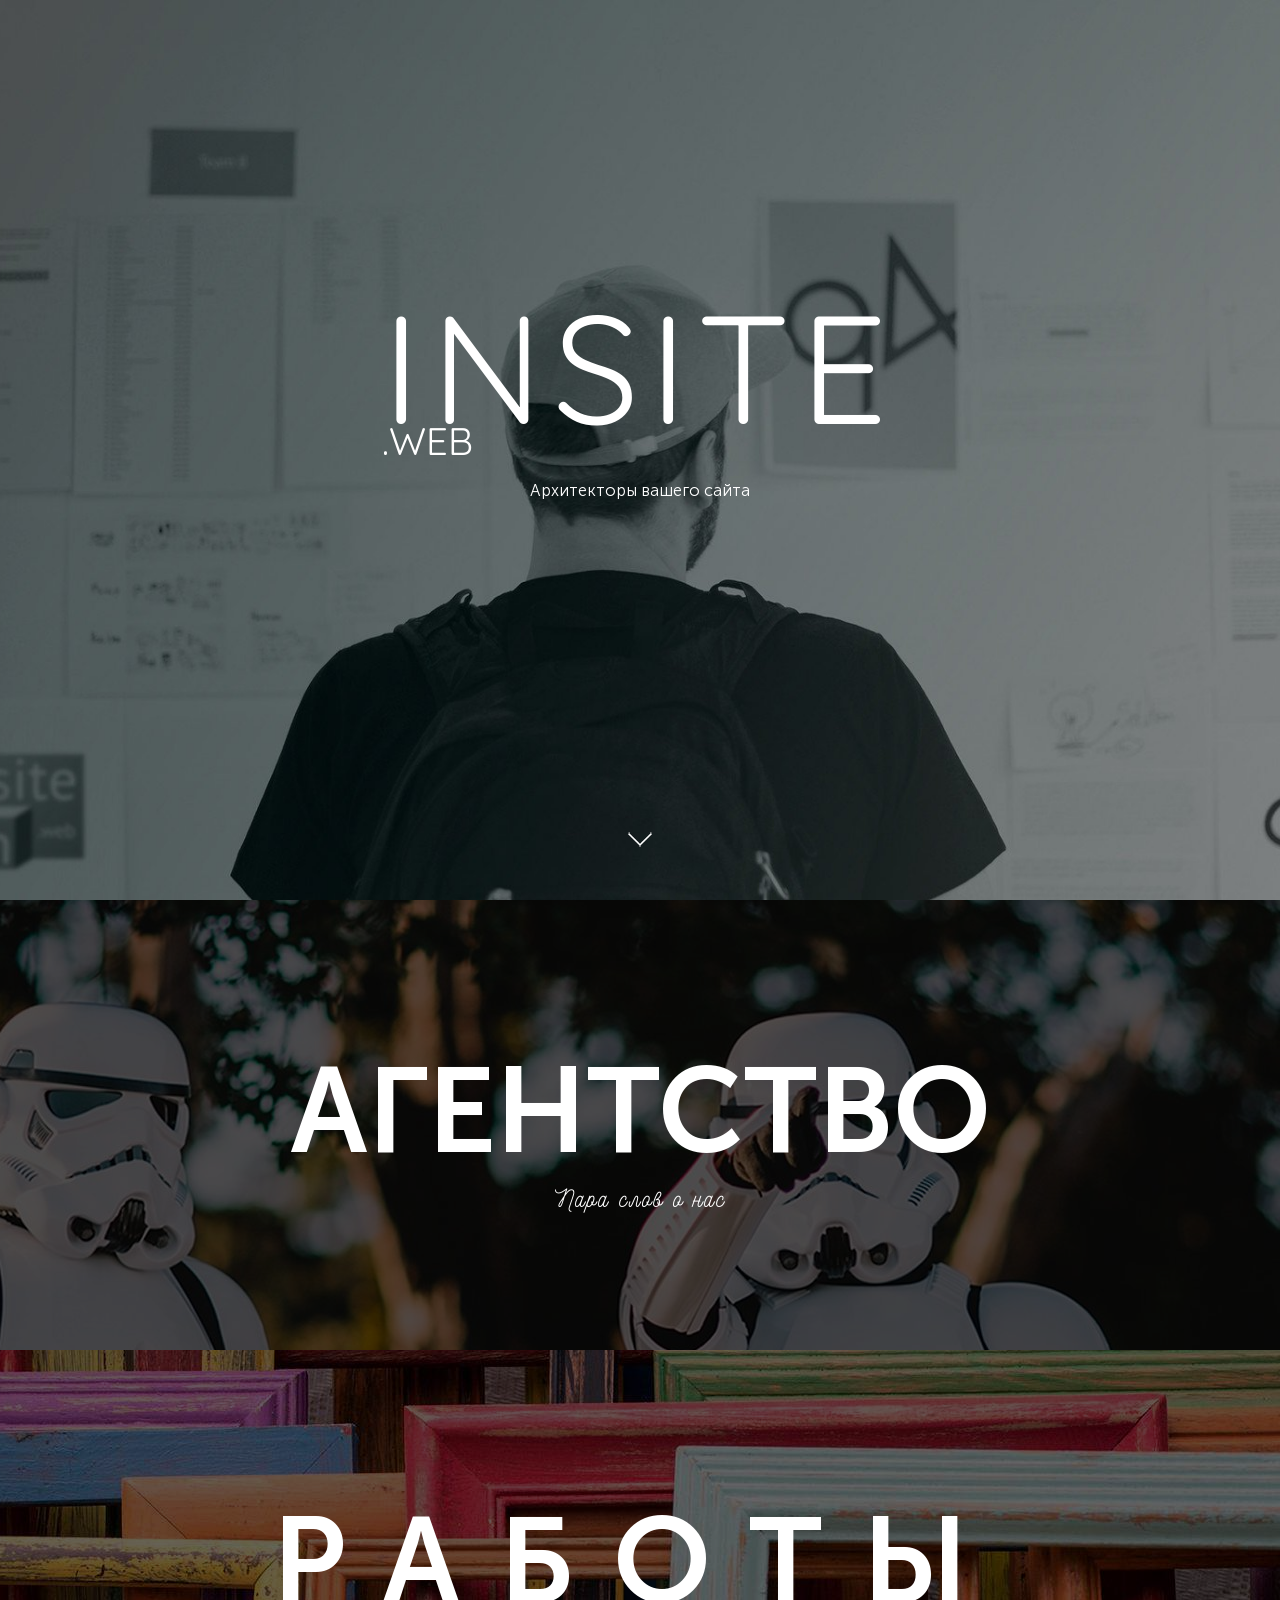
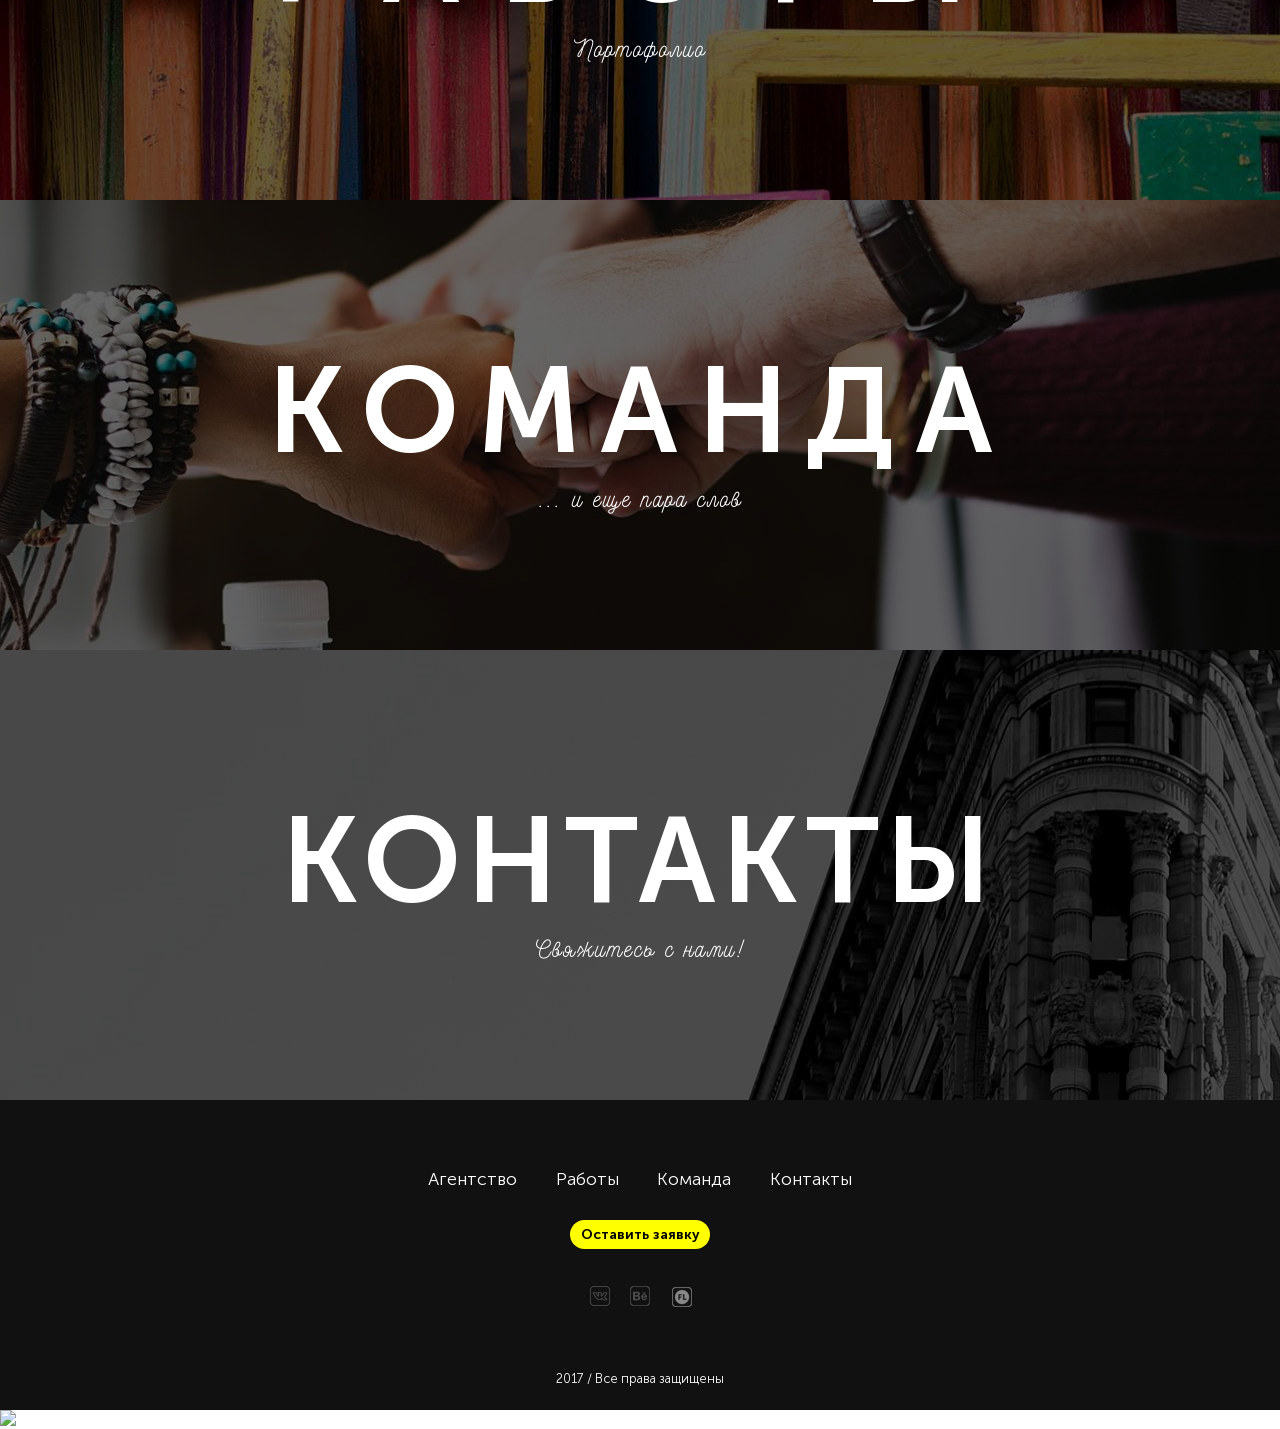
==== commit addaa4b6: "1" ====
--- a/index.html
+++ b/index.html
@@ -299,7 +299,7 @@
 					<form id="inputContainer">
 						<!-- Hidden Required Fields -->
 		<input type="hidden" name="project_name" value="Site Name">
-		<input type="hidden" name="admin_email" value="gr4m0zeka@gmail.com">
+		<input type="hidden" name="admin_email" value="studioinsite6@gmail.com">
 		<input type="hidden" name="form_subject" value="Form Subject">
 		<!-- END Hidden Required Fields -->
 						<input type="text" name='name' placeholder="Имя...">
@@ -328,6 +328,7 @@
 			<p class="copyright">2017 / Все права защищены</p>
 		</footer>
 		<script src="js/jquery-3.2.1.min.js"></script>
-		<script src="js/common.js"></script>
-	</body>
+		<script src="js/common.js"></script>	
+<!-- Yandex.Metrika informer --> <a href="https://metrika.yandex.ru/stat/?id=45713193&amp;from=informer" target="_blank" rel="nofollow"><img src="https://informer.yandex.ru/informer/45713193/3_1_FFFFFFFF_EFEFEFFF_0_pageviews" style="width:88px; height:31px; border:0;" alt="Яндекс.Метрика" title="Яндекс.Метрика: данные за сегодня (просмотры, визиты и уникальные посетители)" class="ym-advanced-informer" data-cid="45713193" data-lang="ru" /></a> <!-- /Yandex.Metrika informer --> <!-- Yandex.Metrika counter --> <script type="text/javascript" > (function (d, w, c) { (w[c] = w[c] || []).push(function() { try { w.yaCounter45713193 = new Ya.Metrika({ id:45713193, clickmap:true, trackLinks:true, accurateTrackBounce:true, webvisor:true, trackHash:true }); } catch(e) { } }); var n = d.getElementsByTagName("script")[0], s = d.createElement("script"), f = function () { n.parentNode.insertBefore(s, n); }; s.type = "text/javascript"; s.async = true; s.src = "https://mc.yandex.ru/metrika/watch.js"; if (w.opera == "[object Opera]") { d.addEventListener("DOMContentLoaded", f, false); } else { f(); } })(document, window, "yandex_metrika_callbacks"); </script> <noscript><div><img src="https://mc.yandex.ru/watch/45713193" style="position:absolute; left:-9999px;" alt="" /></div></noscript> <!-- /Yandex.Metrika counter -->
+		</body>
 </html>
--- a/css/main.css
+++ b/css/main.css
@@ -1 +1 @@
-.howWork,.navFooter,.navUl{list-style-type:none}a,body{color:#fff}.hover,p{-webkit-touch-callout:none}.left,.person,.right{animation-delay:.3s}body,div,h1,h2,h3,html,main,ul{font-size:16px;margin:0;padding:0}a{text-decoration:none}body{font-family:MuseoRegular}p{margin:0;padding:0;-webkit-user-select:none;-moz-user-select:none;-ms-user-select:none;user-select:none;-khtml-user-select:none}footer{background-color:#111112}img{background-color:transparent}@font-face{font-family:Nickainley;font-weight:400;font-style:normal;src:url(../fonts/Nickainley.otf) format('opentype')}@font-face{font-family:MuseoBold;font-weight:400;font-style:normal;src:url(../fonts/MuseoSansBold.ttf) format('truetype')}@font-face{font-family:MuseoRegular;font-weight:400;font-style:normal;src:url(../fonts/MuseoSansRegular.ttf) format('truetype')}#navHeader{display:none}.firstScreen,.navUl{display:flex;width:100%}.navUl{font-size:1.5rem;position:fixed;height:200px;padding-top:5rem;transition:opacity 1s ease;opacity:1;background:linear-gradient(rgba(0,0,0,.5),rgba(0,0,0,.3),rgba(0,0,0,0));justify-content:center}.downButton,.headButton,.section{background-repeat:no-repeat;background-position:center}.navSection,.navSection:hover{transition:border-bottom .3s ease}.firstScreen,.section{flex-direction:column}.navSection{margin:0 3rem;padding:1rem;border-bottom:5px solid transparent}.navSection .active{border-bottom:4px solid #fff}.navSection:hover{border-bottom:3px solid #fff}.footerSection:active,.navSection:active{border-bottom-color:orange}.close,.footerSection,.section,.workExapmle{cursor:pointer}.inf,.name{letter-spacing:2px}.downButton,.headButton{position:absolute;height:28px;top:90%;padding:14px;background-image:url(../img/button_head.png);transition:border .5s ease}.mainImg,.smallImg{-webkit-transform-style:preserve-3d;-moz-transform-style:preserve-3d;-o-transform-style:preserve-3d;position:relative;transform-style:preserve-3d}.headButton{width:28px;border:1.5px solid transparent;border-radius:50%}.contB{width:100px;margin:0 auto}.downButton{display:none;width:28px;border:1.5px solid transparent;border-radius:50%}.downButton:hover,.headButton:hover{border:1.5px solid #fff;transition:border .5s ease}.section{font-family:MuseoBold;font-size:7.5rem;display:flex;width:100%;height:50vh;transition:background-color .3s ease-in-out;background-color:rgba(0,0,0,.6);background-blend-mode:darken;justify-content:center;align-items:center}.name{text-align:center;text-transform:uppercase}.inf{font-family:Nickainley;font-size:1.5rem}#secondScreen{background-image:url(../img/img3.jpg)}#thirdScreen{background-image:url(../img/img4.jpg)}#fourthScreen{background-image:url(../img/img5.jpg)}#fifthScreen{background-image:url(../img/img6.jpg)}#secondScreen .name{letter-spacing:normal}#thirdScreen .name{letter-spacing:2.5rem}#fourthScreen .name{letter-spacing:1.2rem}#fifthScreen .name{letter-spacing:.4rem}.content{display:none;flex-direction:column;width:100%;background-color:#101010!important}.container{display:grid;align-items:center;justify-items:center;height:105vh;margin:4% auto;grid-template-columns:50% 50%;grid-template-rows:33% 33% auto;grid-column-gap:8%;overflow:hidden}.container img{height:30vh;margin:40px;justify-self:flex-start;align-self:flex-start;border-radius:.5vh}.mainpart,.navFooter{justify-content:center}.howWork{width:85%;align-self:center}li.work.h{letter-spacing:normal;font-size:2.3vw;margin-bottom:5%;margin-left:0;line-height:6vh}li.work{font-size:1.1vw;margin:1.5% 0 1.5% 1%}.hiddenImg{display:none}.workExapmle h2{margin:6vh auto 3vh;font-size:2.3vw;text-align:center}.person img{height:150px}.logo{display:block;margin:4vh auto}.mainImg{height:47vh}.smallImg{border-radius:10px;-webkit-transition:1s;-moz-transition:1s;-o-transition:.6s;transition:1s;height:15vh}.workExapmle{height:100vh}.mainpart{display:flex;width:100%}#inputContainer,.information{flex-direction:column;display:flex}#workExapmle1 h2{width:50%}.information{width:20vw;height:55vh;margin-left:4vw;justify-content:center}.information p{font-size:1.1vw;margin-bottom:12%}.containerW{width:50%;margin:100px auto}.person{display:flex;margin-bottom:4rem;overflow:hidden}.text{width:70%;font-size:1.1vw;margin-left:3vw}.text h3{font-size:2.3vw;padding-bottom:1rem}.contactContent{display:flex;height:40vh;margin:23vh auto 36vh;width:60%}.contactContent h2{font-size:2.5vh;text-align:left}.contact{margin:0 60px 0 20px;width:30vw;height:40vh}.contact p{margin:6px auto;font-size:1.1vw}.adress{margin:30px auto}input[type=text]{font-family:MuseoRegular;outline:0;font-size:14px;margin:13px 0;height:30px;border-radius:50px;border:none;padding:1px 13px}#inputContainer{width:100%}button.send{background-color:#FFF325;border-radius:50px;border:none;outline:0;height:4vh;min-height:35px;width:40%;margin-left:60%;font-family:MuseoBold;font-size:1.1vw;transition:background-color .7s ease}.big{margin:13px 0 4vh;font-size:14px;height:90px;border-radius:20px;font-family:MuseoRegular;resize:none;padding:13px;outline:0}.connect{height:40vh;width:26vw;margin-right:20px;margin-top:-35px}.connect h1{font-size:2.3vw}.connect p{font-size:1.2vw;margin:10px auto}.flip-container{-webkit-perspective:1000;-moz-perspective:1000;-o-perspective:1000;display:flex;flex-direction:column;padding:0;height:auto}.wind{margin-top:-70%;height:20vh}.crack,.land2,.land3,.trend2,.trend3{margin-top:-80%}.crack1{height:55vh}.crack{height:26vh}.trend2{height:42vh}.trend3{height:28vh}.land1{height:42vh}.land2{height:39vh}.land3{height:29vh}.hover{-webkit-user-select:none}.mainImg{border-radius:10px;-webkit-transition:1s;-moz-transition:1s;-o-transition:.6s;transition:1s}.navFooter{display:flex;width:100%;padding:4.25rem 0 0}.footerSection{font-size:1.4vw;display:block;margin:0 1.2rem;transition:border-bottom .3s ease;border-bottom:4px solid transparent}.navFooter .footerSection:hover{transition:border-bottom .3s ease;border-bottom:3px solid #fff}.img_container{display:flex;margin:2rem;justify-content:center;align-items:flex-start}.img_container img{opacity:.5;transition:opacity .4s ease}.img_container img:hover{opacity:1;transition:opacity .4s ease}.copyright{font-size:.8rem;padding:1.5rem 0;text-align:center}.close{display:none;position:fixed;z-index:10;right:5%;top:5%;width:60px;height:60px;opacity:.95;border:4px solid transparent}.close:after,.close:before{position:absolute;content:' ';left:26px;height:50px;width:8px;background-color:#fff;top:5px;border-radius:30px}.close:before{transform:rotate(45deg)}.close:after{transform:rotate(-45deg)}.animated{animation-delay:.4s}a.callback{display:block;margin:2% auto 0;background-color:#ff0;color:#000;border-radius:50px;width:10vw;text-align:center;padding:1vh 0;font-size:.9vw;font-family:MuseoBold;transition:background-color .7s ease}.send:active{background-color:#fff}@media only screen and (max-width:500px){.flip-container .crack,.flip-container .land1,.flip-container .land2,.flip-container .mainImg,.flip-container .smallImg,.flip-container .trend1,.flip-container .trend2,.flip-container .wind{box-shadow:10px 10px 10px 10px rgba(0,0,0,.3)}.close,.headButton{display:none}*,.section{-webkit-tap-highlight-color:transparent}.close{cursor:pointer;position:fixed;z-index:999;right:1%;top:1%;width:30px;height:30px;opacity:1;border:4px solid transparent}button.send,input[type=text]{border-radius:50px;outline:0}.left,.right{animation-delay:.5s}#fourthScreen.content,.container{overflow:hidden}.close:after,.close:before{position:absolute;content:' ';left:14px;height:30px;width:2px;background-color:#fff;top:1px}.flip-container .mainImg{transform:translateZ(40px) translateX(-20px) translateY(20px) rotateZ(10deg) rotateY(-36deg);transition:all .7s}.flip-container .smallImg{transform:translateZ(40px) translateX(-60px) translateY(-120px) rotateZ(10deg) rotateY(-36deg);margin-bottom:-65px;transition:all 1s ease}.flip-container .land3,.flip-container .trend3{box-shadow:10px 10px 10px 10px rgba(0,0,0,.3);margin-bottom:-50vh}.flip-container .wind{transform:translateZ(90px) translateX(-77px) translateY(-116px) rotateZ(10deg) rotateY(-36deg)}.flip-container .crack{transform:translateZ(90px) translateX(-71px) translateY(-110px) rotateZ(10deg) rotateY(-36deg)}.flip-container .trend1{transform:translateZ(40px) translateX(21px) translateY(20px) rotateZ(10deg) rotateY(-36deg);transition:all .7s}.flip-container .trend2{transform:translateZ(90px) translateX(-19px) translateY(-210px) rotateZ(10deg) rotateY(-36deg)}.flip-container .trend3{transform:translateZ(90px) translateX(-53px) translateY(-371px) rotateZ(10deg) rotateY(-36deg);transition:all 1s ease}.flip-container .land1{transform:translateZ(40px) translateX(21px) translateY(20px) rotateZ(10deg) rotateY(-36deg);transition:all .7s}.flip-container .land2{transform:translateZ(90px) translateX(-19px) translateY(-210px) rotateZ(10deg) rotateY(-36deg)}.flip-container .land3{transform:translateZ(90px) translateX(-53px) translateY(-371px) rotateZ(10deg) rotateY(-36deg);transition:all 1s ease}.flip-container.hover .mainImg,.flip-container.hover .smallImg{transform:translateZ(0) translateX(0) translateY(0) rotateZ(0) rotateY(0);box-shadow:0 0 0 0 rgba(0,0,0,.3);margin-bottom:0;transition:all 1s ease}.firstScreen{background-image:url(../img/insiteSmall.jpg)}#secondScreen{background-image:url(../img/stormSmall.jpg)}#thirdScreen{background-image:url(../img/worksSmall.jpg)}#fourthScreen{background-image:url(../img/teamSmall.jpg)}#fifthScreen{background-image:url(../img/contactSmall.jpg)}*{-webkit-focus-ring-color:transparent}.mainpart{flex-direction:column;margin:auto}.contactContent,.person{flex-direction:column;display:flex}h2{margin:8vw}.workExapmle h2{margin:6vh auto 3vh;font-size:7vw;text-align:center;width:75%}#workExapmle4 .logo{height:6vh}#workExapmle2 .logo{height:4vh}#workExapmle3 .logo{height:8vh}.information{width:100%;margin:5vh 0}.mainImg{height:45vh;margin:0 auto}.smallImg{height:13.7vh;margin:0 auto}.trend2{height:40vh}.trend3{height:29.5vh}.crack{height:21.2vh}.wind{height:19vh}#workExapmle5 .smallImg{height:16vh}.land2{height:48vh}.land3{height:31.5vh}.information p{width:80%;font-size:5vw;margin:10px auto}.name,.section,.text{width:100%}.workExapmle{height:auto;padding-top:4vh}.firstScreen{height:640px;-webkit-background-size:cover;background-size:cover}.first{font-size:6rem;letter-spacing:.3rem}.second{font-size:2.5rem;margin-top:-4vh;padding:0}.description{font-size:4vw}.section{outline:0;height:200px;background-size:center}.downButton{display:none!important}.content{padding-bottom:5vh}.name{font-size:12vw;text-align:center;letter-spacing:1vw}.inf,.text p{font-size:5vw}#thirdScreen .name{letter-spacing:6vw}#fourthScreen .name{letter-spacing:3vw}.text p{margin:0 25px;text-align:left}.adress,.connect,.copyright,.text h3,a.callback{text-align:center}.text h3{font-size:8vw;margin:0 auto 8vw}.text{padding:0}.person{margin-bottom:4rem}.containerW{width:100%;margin:4vh auto 0}.person img{height:22vh;margin:6vh auto}.img_container{height:auto;margin:3vh}.copyright{font-size:3vw;padding:10px}.footerSection{font-size:5vw;margin:0 2vw}.contact,.contactContent{width:100%;margin:0;height:auto}.navFooter{width:100%;padding:6vh 0 0}.contactContent h2{font-size:10vw;text-align:center;margin:8vw auto}.adress{margin:30px auto 0;width:60%}.contact p{margin:6px auto;font-size:5vw}.connect{margin:0 auto;width:80%;height:auto}.connect h1{font-size:25px;margin:50px auto 10px}.connect p{font-size:5vw;margin:10px 35px}#inputContainer{display:flex;width:85%;margin:20px auto;flex-direction:column}input[type=text]{font-size:15px;margin:13px 0;height:30px;border:none;padding:4px 13px;font-family:MuseoRegular}button.send{background-color:#FFF325;border:none;font-family:Helvetica,sans-serif;font-size:19px;margin:0;width:100%;height:40px}.big{font-family:MuseoRegular;font-size:15px}.flip-container{margin:30px}.container{width:80%;height:300vh;margin:22% auto 0;grid-template-columns:100%;grid-template-rows:15.5% 15% 15% 15% 15% 15% 15%;grid-row-gap:6vh}.howWork{width:100%}li.work.h{font-size:11vw;margin-bottom:5%}li.work{font-size:5vw}.container img{height:50vw;margin:0}.hiddenImg{display:block}.notHidden{display:none}a.callback{display:block;margin:8% auto;background-color:#ff0;color:#000;border-radius:50px;width:60%;padding:3% 0;font-size:80%;font-family:MuseoBold}}@media only screen and (max-width:320px){.name{font-size:11vw;width:100%;text-align:center;letter-spacing:1vw}li.work.h{font-size:10vw;margin-bottom:5%}.container{grid-row-gap:6vh}.footerSection{font-size:4.5vw;margin:0 2vw}li.work.h.first{margin-top:5vh}}@media only screen and (max-width:1024px){.downButton,.headButton{display:none!important}}@media only screen and (min-width:1024px){.send: hover,a.callback:hover{background-color:hsla(50,100%,40%,1)}.close: hover{opacity:1}.flip-container:hover .mainImg{-webkit-transform:rotateZ(15deg) rotateY(-30deg);-moz-transform:translateX(-100%) rotateY(-30deg);-o-transform:translateX(-100%) rotateY(-180deg);transform:translateZ(0) rotateZ(10deg) rotateY(-36deg);box-shadow:5px 6px 9px 5px rgba(0,0,0,.5);transition:all .7s}.flip-container:hover .crack,.flip-container:hover .land2,.flip-container:hover .land3,.flip-container:hover .smallImg,.flip-container:hover .trend2,.flip-container:hover .trend3,.flip-container:hover .wind{box-shadow:10px 10px 10px 10px rgba(0,0,0,.3)}.flip-container:hover .smallImg{transform:translateZ(90px) translateX(-85px) translateY(-140%) rotateZ(10deg) rotateY(-36deg)}.flip-container:hover .wind{transform:translateZ(90px) translateX(-77px) translateY(-50%) rotateZ(10deg) rotateY(-36deg)}.flip-container:hover .crack{transform:translateZ(90px) translateX(-71px) translateY(-60%) rotateZ(10deg) rotateY(-36deg)}.flip-container:hover .trend2{transform:translateZ(90px) translateX(-76px) translateY(-70px) rotateZ(10deg) rotateY(-36deg)}.flip-container:hover .trend3{transform:translateZ(90px) translateX(-151px) translateY(-43px) rotateZ(10deg) rotateY(-36deg)}.flip-container:hover .land2{transform:translateZ(50px) translateX(-35%) translateY(-25%) rotateZ(10deg) rotateY(-36deg)}.flip-container:hover .land3{transform:translateZ(20px) translateX(-65%) translateY(-30%) rotateZ(10deg) rotateY(-36deg)}}+.howWork,.navFooter,.navUl{list-style-type:none}a,body{color:#fff}.hover,p{-webkit-touch-callout:none}.left,.person,.right{animation-delay:.3s}body,div,h1,h2,h3,html,main,ul{font-size:16px;margin:0;padding:0}a{text-decoration:none}body{font-family:MuseoRegular}p{margin:0;padding:0;-webkit-user-select:none;-moz-user-select:none;-ms-user-select:none;user-select:none;-khtml-user-select:none}footer{background-color:#111112}img{background-color:transparent}@font-face{font-family:Nickainley;font-weight:400;font-style:normal;src:url(../fonts/Nickainley.otf) format('opentype')}@font-face{font-family:MuseoBold;font-weight:400;font-style:normal;src:url(../fonts/MuseoSansBold.ttf) format('truetype')}@font-face{font-family:MuseoRegular;font-weight:400;font-style:normal;src:url(../fonts/MuseoSansRegular.ttf) format('truetype')}#navHeader{display:none}.firstScreen,.navUl{display:flex;width:100%}.navUl{font-size:1.5rem;position:fixed;height:200px;padding-top:5rem;transition:opacity 1s ease;opacity:1;background:linear-gradient(rgba(0,0,0,.5),rgba(0,0,0,.3),rgba(0,0,0,0));justify-content:center}.downButton,.headButton,.section{background-repeat:no-repeat;background-position:center}.navSection,.navSection:hover{transition:border-bottom .3s ease}.firstScreen,.section{flex-direction:column}.navSection{margin:0 3rem;padding:1rem;border-bottom:5px solid transparent}.navSection .active{border-bottom:4px solid #fff}.navSection:hover{border-bottom:3px solid #fff}.footerSection:active,.navSection:active{border-bottom-color:orange}.close,.footerSection,.section,.workExapmle{cursor:pointer}.inf,.name{letter-spacing:2px}.downButton,.headButton{position:absolute;height:28px;top:90%;padding:14px;background-image:url(../img/button_head.png);transition:border .5s ease}.mainImg,.smallImg{-webkit-transform-style:preserve-3d;-moz-transform-style:preserve-3d;-o-transform-style:preserve-3d;position:relative;transform-style:preserve-3d}.headButton{width:28px;border:1.5px solid transparent;border-radius:50%}.contB{width:100px;margin:0 auto}.downButton{display:none;width:28px;border:1.5px solid transparent;border-radius:50%}.downButton:hover,.headButton:hover{border:1.5px solid #fff;transition:border .5s ease}.section{font-family:MuseoBold;font-size:7.5rem;display:flex;width:100%;height:50vh;transition:background-color .3s ease-in-out;background-color:rgba(0,0,0,.6);background-blend-mode:darken;justify-content:center;align-items:center}.name{text-align:center;text-transform:uppercase}.inf{font-family:Nickainley;font-size:1.5rem}#secondScreen{background-image:url(../img/img3.jpg)}#thirdScreen{background-image:url(../img/img4.jpg)}#fourthScreen{background-image:url(../img/img5.jpg)}#fifthScreen{background-image:url(../img/img6.jpg)}#secondScreen .name{letter-spacing:normal}#thirdScreen .name{letter-spacing:2.5rem}#fourthScreen .name{letter-spacing:1.2rem}#fifthScreen .name{letter-spacing:.4rem}.content{display:none;flex-direction:column;width:100%;background-color:#101010!important}.container{display:grid;align-items:center;justify-items:center;height:105vh;margin:4% auto;grid-template-columns:50% 50%;grid-template-rows:33% 33% auto;grid-column-gap:8%;overflow:hidden}.container img{height:30vh;margin:40px;justify-self:flex-start;align-self:flex-start;border-radius:.5vh}.mainpart,.navFooter{justify-content:center}.howWork{width:85%;align-self:center}li.work.h{letter-spacing:normal;font-size:2.3vw;margin-bottom:5%;margin-left:0;line-height:6vh}li.work{font-size:1.1vw;margin:1.5% 0 1.5% 1%}.hiddenImg{display:none}.workExapmle h2{margin:6vh auto 3vh;font-size:2.3vw;text-align:center}.person img{height:150px}.logo{display:block;margin:4vh auto}.mainImg{height:47vh}.smallImg{border-radius:10px;-webkit-transition:1s;-moz-transition:1s;-o-transition:.6s;transition:1s;height:15vh}.workExapmle{height:100vh}.mainpart{display:flex;width:100%}#inputContainer,.information{flex-direction:column;display:flex}#workExapmle1 h2{width:50%}.information{width:20vw;height:55vh;margin-left:4vw;justify-content:center}.information p{font-size:1.1vw;margin-bottom:12%}.containerW{width:50%;margin:100px auto}.person{display:flex;margin-bottom:4rem;overflow:hidden}.text{width:70%;font-size:1.1vw;margin-left:3vw}.text h3{font-size:2.3vw;padding-bottom:1rem}.contactContent{display:flex;height:40vh;margin:23vh auto 36vh;width:60%}.contactContent h2{font-size:2.5vh;text-align:left}.contact{margin:0 60px 0 20px;width:30vw;height:40vh}.contact p{margin:6px auto;font-size:1.1vw}.big,button.send,input[type=text]{font-size:14px;outline:0}.adress{margin:30px auto}input[type=text]{font-family:MuseoRegular;margin:13px 0;height:30px;border-radius:50px;border:none;padding:1px 13px}#inputContainer{width:100%}button.send{background-color:#FFF325;border-radius:50px;border:none;min-height:30px;min-width:100px;width:35%;margin-left:65%;font-family:MuseoBold;transition:background-color .7s ease}.big{margin:13px 0 4vh;height:90px;border-radius:20px;font-family:MuseoRegular;resize:none;padding:13px}.connect{height:40vh;width:26vw;margin-right:20px;margin-top:-35px}.connect h1{font-size:2.3vw}.connect p{font-size:1.2vw;margin:10px auto}.flip-container{-webkit-perspective:1000;-moz-perspective:1000;-o-perspective:1000;display:flex;flex-direction:column;padding:0;height:auto}.wind{margin-top:-70%;height:20vh}.crack,.land2,.land3,.trend2,.trend3{margin-top:-80%}.crack1{height:55vh}.crack{height:26vh}.trend2{height:42vh}.trend3{height:28vh}.land1{height:42vh}.land2{height:39vh}.land3{height:29vh}.hover{-webkit-user-select:none}.mainImg{border-radius:10px;-webkit-transition:1s;-moz-transition:1s;-o-transition:.6s;transition:1s}.navFooter{display:flex;width:100%;padding:4.25rem 0 0}.footerSection{font-size:1.4vw;display:block;margin:0 1.2rem;transition:border-bottom .3s ease;border-bottom:4px solid transparent}.navFooter .footerSection:hover{transition:border-bottom .3s ease;border-bottom:3px solid #fff}.img_container{display:flex;margin:2rem;justify-content:center;align-items:flex-start}.img_container img{opacity:.5;transition:opacity .4s ease}.img_container img:hover{opacity:1;transition:opacity .4s ease}.copyright{font-size:.8rem;padding:1.5rem 0;text-align:center}.close{display:none;position:fixed;z-index:10;right:5%;top:5%;width:60px;height:60px;opacity:.95;border:4px solid transparent}.close:after,.close:before{position:absolute;content:' ';left:26px;height:50px;width:8px;background-color:#fff;top:5px;border-radius:30px}.close:before{transform:rotate(45deg)}.close:after{transform:rotate(-45deg)}.animated{animation-delay:.4s}a.callback{display:block;margin:2% auto 0;background-color:#ff0;color:#000;border-radius:50px;width:9.1vw;min-width:140px;text-align:center;padding:6px 0;font-size:14px;font-family:MuseoBold;transition:background-color .7s ease}.send:active{background-color:#fff}@media only screen and (max-width:500px){.flip-container .crack,.flip-container .land1,.flip-container .land2,.flip-container .mainImg,.flip-container .smallImg,.flip-container .trend1,.flip-container .trend2,.flip-container .wind{box-shadow:10px 10px 10px 10px rgba(0,0,0,.3)}.close,.headButton{display:none}*,.section{-webkit-tap-highlight-color:transparent}.close{cursor:pointer;position:fixed;z-index:999;right:1%;top:1%;width:30px;height:30px;opacity:1;border:4px solid transparent}button.send,input[type=text]{border-radius:50px;outline:0}.left,.right{animation-delay:.5s}#fourthScreen.content,.container{overflow:hidden}.close:after,.close:before{position:absolute;content:' ';left:14px;height:30px;width:2px;background-color:#fff;top:1px}.flip-container .mainImg{transform:translateZ(40px) translateX(-20px) translateY(20px) rotateZ(10deg) rotateY(-36deg);transition:all .7s}.flip-container .smallImg{transform:translateZ(40px) translateX(-60px) translateY(-120px) rotateZ(10deg) rotateY(-36deg);margin-bottom:-65px;transition:all 1s ease}.flip-container .land3,.flip-container .trend3{box-shadow:10px 10px 10px 10px rgba(0,0,0,.3);margin-bottom:-50vh}.flip-container .wind{transform:translateZ(90px) translateX(-77px) translateY(-116px) rotateZ(10deg) rotateY(-36deg)}.flip-container .crack{transform:translateZ(90px) translateX(-71px) translateY(-110px) rotateZ(10deg) rotateY(-36deg)}.flip-container .trend1{transform:translateZ(40px) translateX(21px) translateY(20px) rotateZ(10deg) rotateY(-36deg);transition:all .7s}.flip-container .trend2{transform:translateZ(90px) translateX(-19px) translateY(-210px) rotateZ(10deg) rotateY(-36deg)}.flip-container .trend3{transform:translateZ(90px) translateX(-53px) translateY(-371px) rotateZ(10deg) rotateY(-36deg);transition:all 1s ease}.flip-container .land1{transform:translateZ(40px) translateX(21px) translateY(20px) rotateZ(10deg) rotateY(-36deg);transition:all .7s}.flip-container .land2{transform:translateZ(90px) translateX(-19px) translateY(-210px) rotateZ(10deg) rotateY(-36deg)}.flip-container .land3{transform:translateZ(90px) translateX(-53px) translateY(-371px) rotateZ(10deg) rotateY(-36deg);transition:all 1s ease}.flip-container.hover .mainImg,.flip-container.hover .smallImg{transform:translateZ(0) translateX(0) translateY(0) rotateZ(0) rotateY(0);box-shadow:0 0 0 0 rgba(0,0,0,.3);margin-bottom:0;transition:all 1s ease}.firstScreen{background-image:url(../img/insiteSmall.jpg)}#secondScreen{background-image:url(../img/stormSmall.jpg)}#thirdScreen{background-image:url(../img/worksSmall.jpg)}#fourthScreen{background-image:url(../img/teamSmall.jpg)}#fifthScreen{background-image:url(../img/contactSmall.jpg)}*{-webkit-focus-ring-color:transparent}.mainpart{flex-direction:column;margin:auto}.contactContent,.person{flex-direction:column;display:flex}h2{margin:8vw}.workExapmle h2{margin:6vh auto 3vh;font-size:7vw;text-align:center;width:75%}#workExapmle4 .logo{height:6vh}#workExapmle2 .logo{height:4vh}#workExapmle3 .logo{height:8vh}.information{width:100%;margin:5vh 0}.mainImg{height:45vh;margin:0 auto}.smallImg{height:13.7vh;margin:0 auto}.trend2{height:40vh}.trend3{height:29.5vh}.crack{height:21.2vh}.wind{height:19vh}#workExapmle5 .smallImg{height:16vh}.land2{height:48vh}.land3{height:31.5vh}.information p{width:80%;font-size:5vw;margin:10px auto}.name,.section,.text{width:100%}.workExapmle{height:auto;padding-top:4vh}.firstScreen{height:640px;-webkit-background-size:cover;background-size:cover}.first{font-size:6rem;letter-spacing:.3rem}.second{font-size:2.5rem;margin-top:-4vh;padding:0}.description{font-size:4vw}.section{outline:0;height:200px;background-size:center}.downButton{display:none!important}.content{padding-bottom:5vh}.name{font-size:12vw;text-align:center;letter-spacing:1vw}.inf,.text p{font-size:5vw}#thirdScreen .name{letter-spacing:6vw}#fourthScreen .name{letter-spacing:3vw}.text p{margin:0 25px;text-align:left}.adress,.connect,.copyright,.text h3,a.callback{text-align:center}.text h3{font-size:8vw;margin:0 auto 8vw}.text{padding:0}.person{margin-bottom:4rem}.containerW{width:100%;margin:4vh auto 0}.person img{height:22vh;margin:6vh auto}.img_container{height:auto;margin:3vh}.copyright{font-size:3vw;padding:10px}.footerSection{font-size:5vw;margin:0 2vw}.contact,.contactContent{width:100%;margin:0;height:auto}.navFooter{width:100%;padding:6vh 0 0}.contactContent h2{font-size:10vw;text-align:center;margin:8vw auto}.adress{margin:30px auto 0;width:60%}.contact p{margin:6px auto;font-size:5vw}.connect{margin:0 auto;width:80%;height:auto}.connect h1{font-size:25px;margin:50px auto 10px}.connect p{font-size:5vw;margin:10px 35px}#inputContainer{display:flex;width:85%;margin:20px auto;flex-direction:column}input[type=text]{font-size:15px;margin:13px 0;height:30px;border:none;padding:4px 13px;font-family:MuseoRegular}button.send{background-color:#FFF325;border:none;font-family:Helvetica,sans-serif;font-size:19px;margin:0;width:100%;height:40px}.big{font-family:MuseoRegular;font-size:15px}.flip-container{margin:30px}.container{width:80%;height:300vh;margin:22% auto 0;grid-template-columns:100%;grid-template-rows:15.5% 15% 15% 15% 15% 15% 15%;grid-row-gap:6vh}.howWork{width:100%}li.work.h{font-size:11vw;margin-bottom:5%}li.work{font-size:5vw}.container img{height:50vw;margin:0}.hiddenImg{display:block}.notHidden{display:none}a.callback{display:block;margin:8% auto;background-color:#ff0;color:#000;border-radius:50px;width:60%;padding:3% 0;font-size:80%;font-family:MuseoBold}}@media only screen and (max-width:320px){.name{font-size:11vw;width:100%;text-align:center;letter-spacing:1vw}li.work.h{font-size:10vw;margin-bottom:5%}.container{grid-row-gap:6vh}.footerSection{font-size:4.5vw;margin:0 2vw}li.work.h.first{margin-top:5vh}}@media only screen and (max-width:1024px){.downButton,.headButton{display:none!important}}@media only screen and (min-width:1024px){.send: hover,a.callback:hover{background-color:hsla(50,100%,40%,1)}.close: hover{opacity:1}.flip-container:hover .mainImg{-webkit-transform:rotateZ(15deg) rotateY(-30deg);-moz-transform:translateX(-100%) rotateY(-30deg);-o-transform:translateX(-100%) rotateY(-180deg);transform:translateZ(0) rotateZ(10deg) rotateY(-36deg);box-shadow:5px 6px 9px 5px rgba(0,0,0,.5);transition:all .7s}.flip-container:hover .crack,.flip-container:hover .land2,.flip-container:hover .land3,.flip-container:hover .smallImg,.flip-container:hover .trend2,.flip-container:hover .trend3,.flip-container:hover .wind{box-shadow:10px 10px 10px 10px rgba(0,0,0,.3)}.flip-container:hover .smallImg{transform:translateZ(90px) translateX(-85px) translateY(-140%) rotateZ(10deg) rotateY(-36deg)}.flip-container:hover .wind{transform:translateZ(90px) translateX(-77px) translateY(-50%) rotateZ(10deg) rotateY(-36deg)}.flip-container:hover .crack{transform:translateZ(90px) translateX(-71px) translateY(-60%) rotateZ(10deg) rotateY(-36deg)}.flip-container:hover .trend2{transform:translateZ(90px) translateX(-76px) translateY(-70px) rotateZ(10deg) rotateY(-36deg)}.flip-container:hover .trend3{transform:translateZ(90px) translateX(-151px) translateY(-43px) rotateZ(10deg) rotateY(-36deg)}.flip-container:hover .land2{transform:translateZ(50px) translateX(-35%) translateY(-25%) rotateZ(10deg) rotateY(-36deg)}.flip-container:hover .land3{transform:translateZ(20px) translateX(-65%) translateY(-30%) rotateZ(10deg) rotateY(-36deg)}}
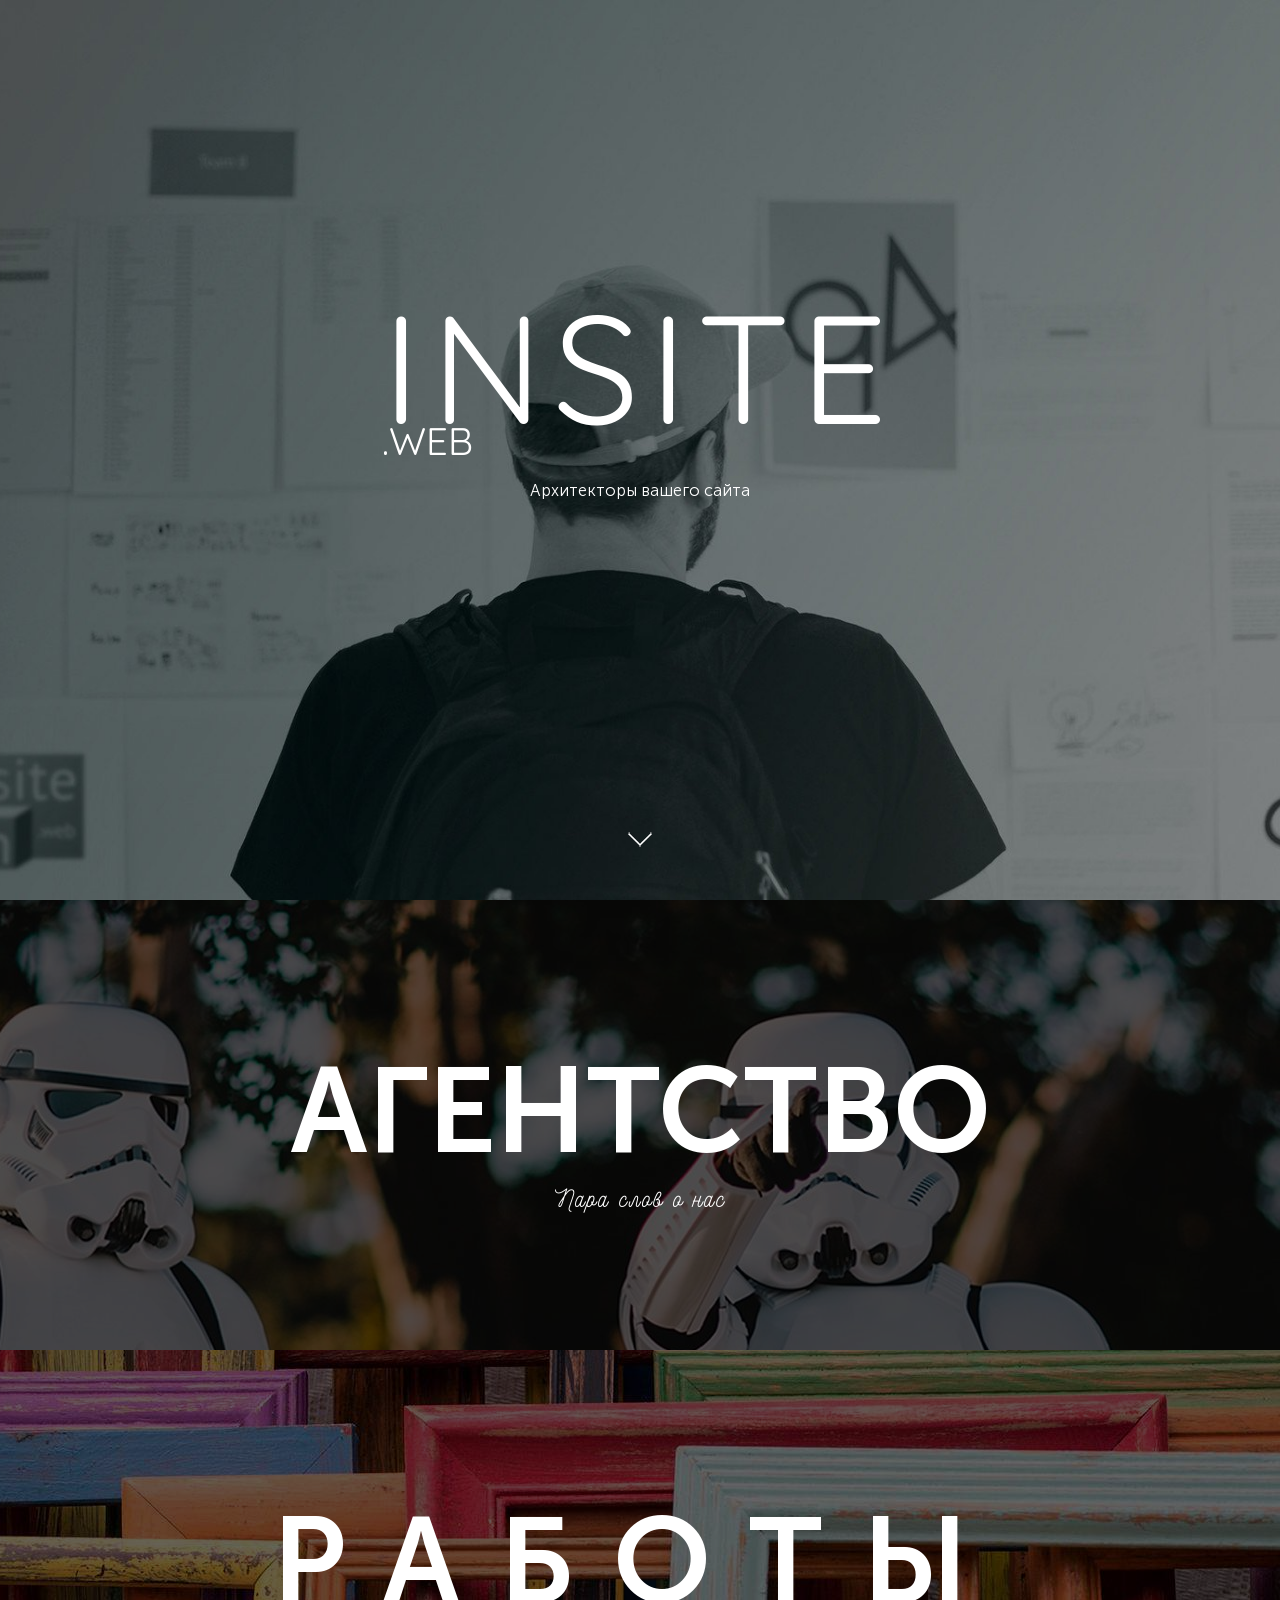
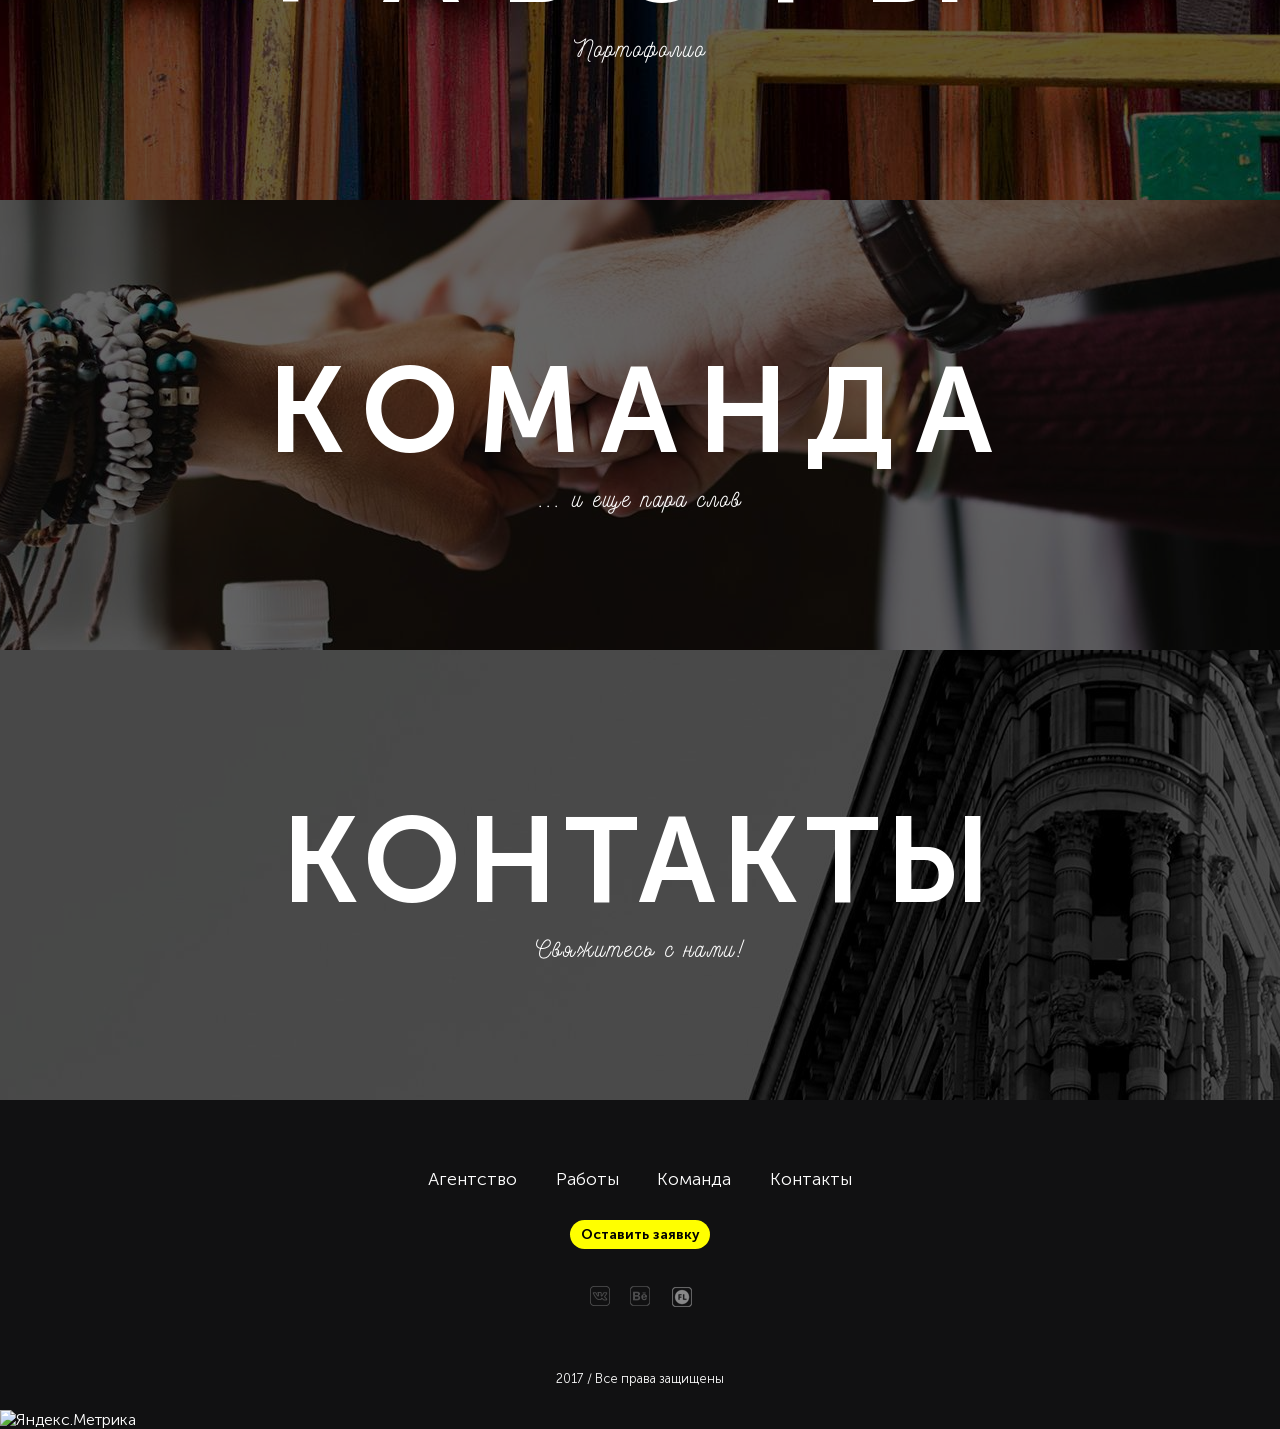
==== commit 9fa3b967: "1" ====
--- a/index.html
+++ b/index.html
@@ -326,9 +326,11 @@
 				<a href="https://freelance.ru/IvanKxT"><img src="img/icon3.png"></a>
 			</div>
 			<p class="copyright">2017 / Все права защищены</p>
+		<!-- Yandex.Metrika informer --> <a href="https://metrika.yandex.ru/stat/?id=45713193&amp;from=informer" target="_blank" rel="nofollow"><img src="https://informer.yandex.ru/informer/45713193/3_1_FFFFFFFF_EFEFEFFF_0_pageviews" style="width:88px; height:31px; border:0;" alt="Яндекс.Метрика" title="Яндекс.Метрика: данные за сегодня (просмотры, визиты и уникальные посетители)" class="ym-advanced-informer" data-cid="45713193" data-lang="ru" /></a> <!-- /Yandex.Metrika informer --> <!-- Yandex.Metrika counter --> <script type="text/javascript" > (function (d, w, c) { (w[c] = w[c] || []).push(function() { try { w.yaCounter45713193 = new Ya.Metrika({ id:45713193, clickmap:true, trackLinks:true, accurateTrackBounce:true, webvisor:true, trackHash:true }); } catch(e) { } }); var n = d.getElementsByTagName("script")[0], s = d.createElement("script"), f = function () { n.parentNode.insertBefore(s, n); }; s.type = "text/javascript"; s.async = true; s.src = "https://mc.yandex.ru/metrika/watch.js"; if (w.opera == "[object Opera]") { d.addEventListener("DOMContentLoaded", f, false); } else { f(); } })(document, window, "yandex_metrika_callbacks"); </script> <noscript><div><img src="https://mc.yandex.ru/watch/45713193" style="position:absolute; left:-9999px;" alt="" /></div></noscript> <!-- /Yandex.Metrika counter -->
+
 		</footer>
 		<script src="js/jquery-3.2.1.min.js"></script>
 		<script src="js/common.js"></script>	
-<!-- Yandex.Metrika informer --> <a href="https://metrika.yandex.ru/stat/?id=45713193&amp;from=informer" target="_blank" rel="nofollow"><img src="https://informer.yandex.ru/informer/45713193/3_1_FFFFFFFF_EFEFEFFF_0_pageviews" style="width:88px; height:31px; border:0;" alt="Яндекс.Метрика" title="Яндекс.Метрика: данные за сегодня (просмотры, визиты и уникальные посетители)" class="ym-advanced-informer" data-cid="45713193" data-lang="ru" /></a> <!-- /Yandex.Metrika informer --> <!-- Yandex.Metrika counter --> <script type="text/javascript" > (function (d, w, c) { (w[c] = w[c] || []).push(function() { try { w.yaCounter45713193 = new Ya.Metrika({ id:45713193, clickmap:true, trackLinks:true, accurateTrackBounce:true, webvisor:true, trackHash:true }); } catch(e) { } }); var n = d.getElementsByTagName("script")[0], s = d.createElement("script"), f = function () { n.parentNode.insertBefore(s, n); }; s.type = "text/javascript"; s.async = true; s.src = "https://mc.yandex.ru/metrika/watch.js"; if (w.opera == "[object Opera]") { d.addEventListener("DOMContentLoaded", f, false); } else { f(); } })(document, window, "yandex_metrika_callbacks"); </script> <noscript><div><img src="https://mc.yandex.ru/watch/45713193" style="position:absolute; left:-9999px;" alt="" /></div></noscript> <!-- /Yandex.Metrika counter -->
+
 		</body>
 </html>
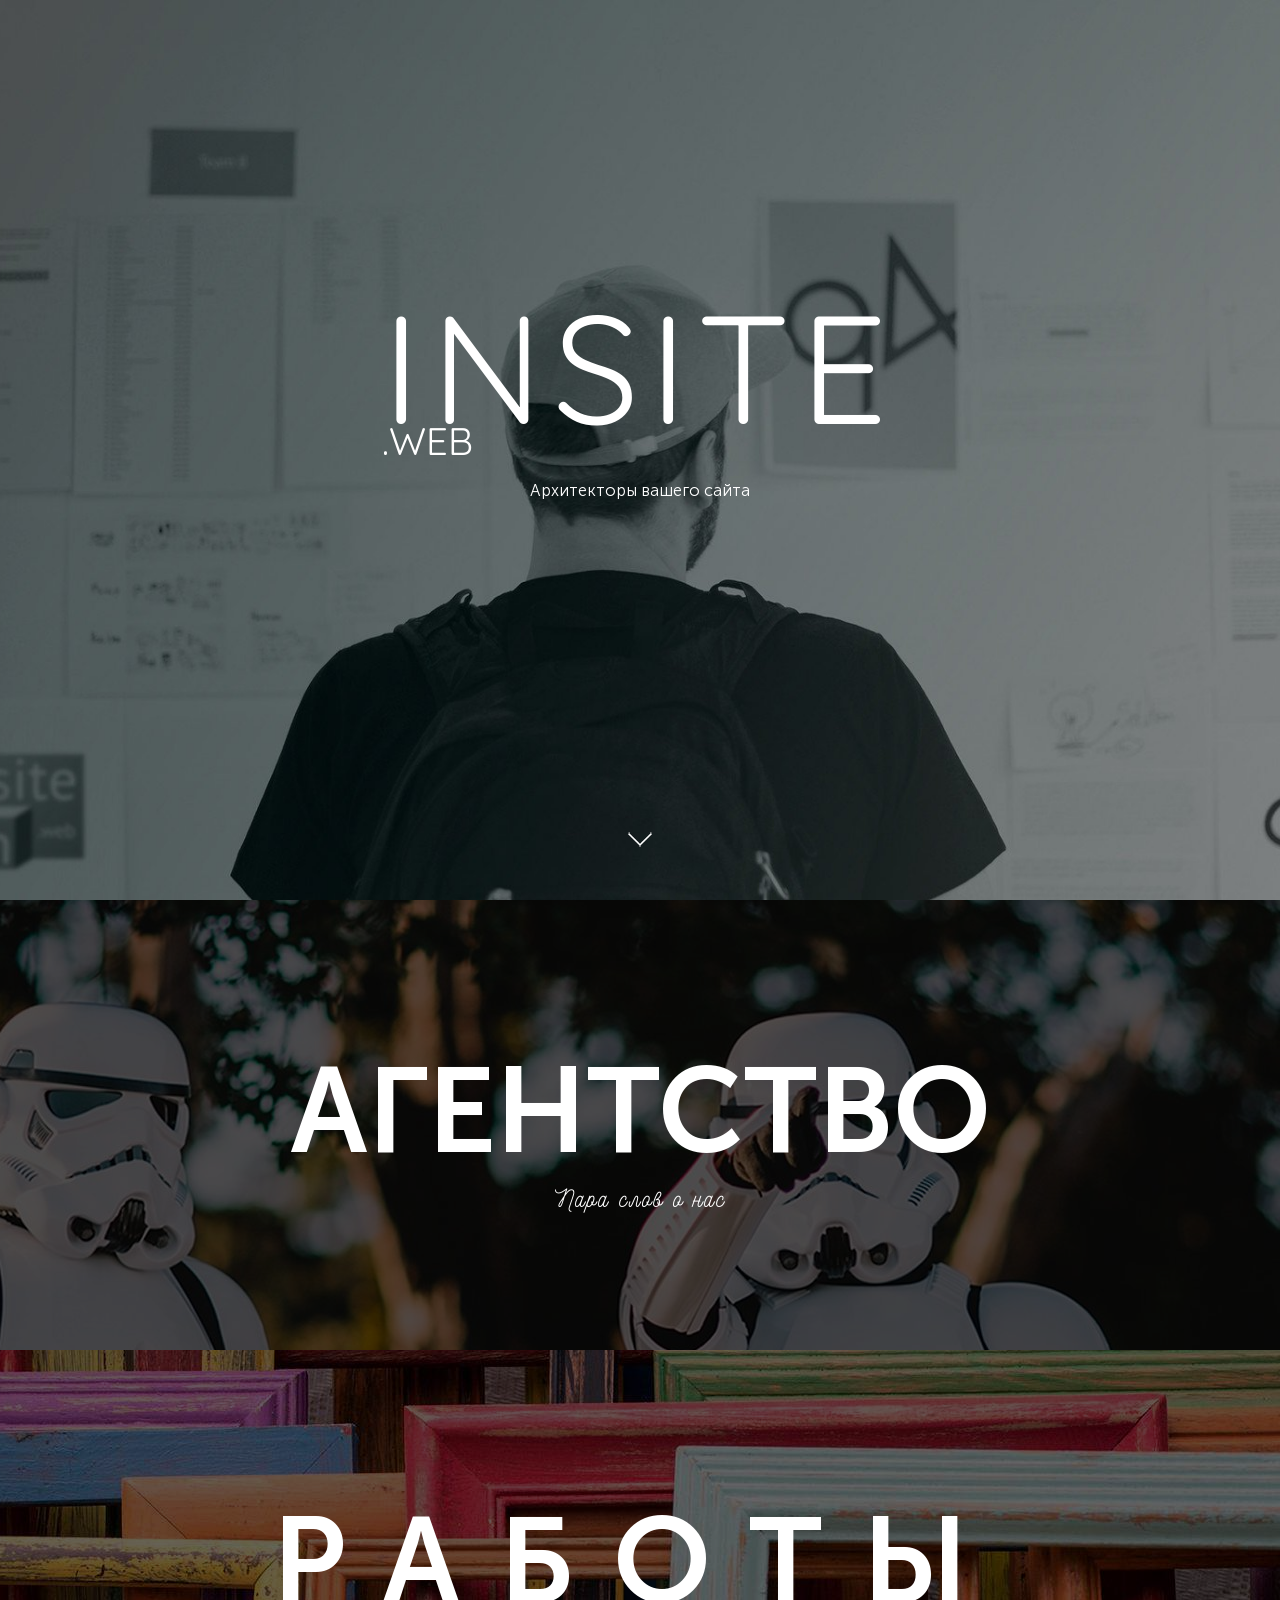
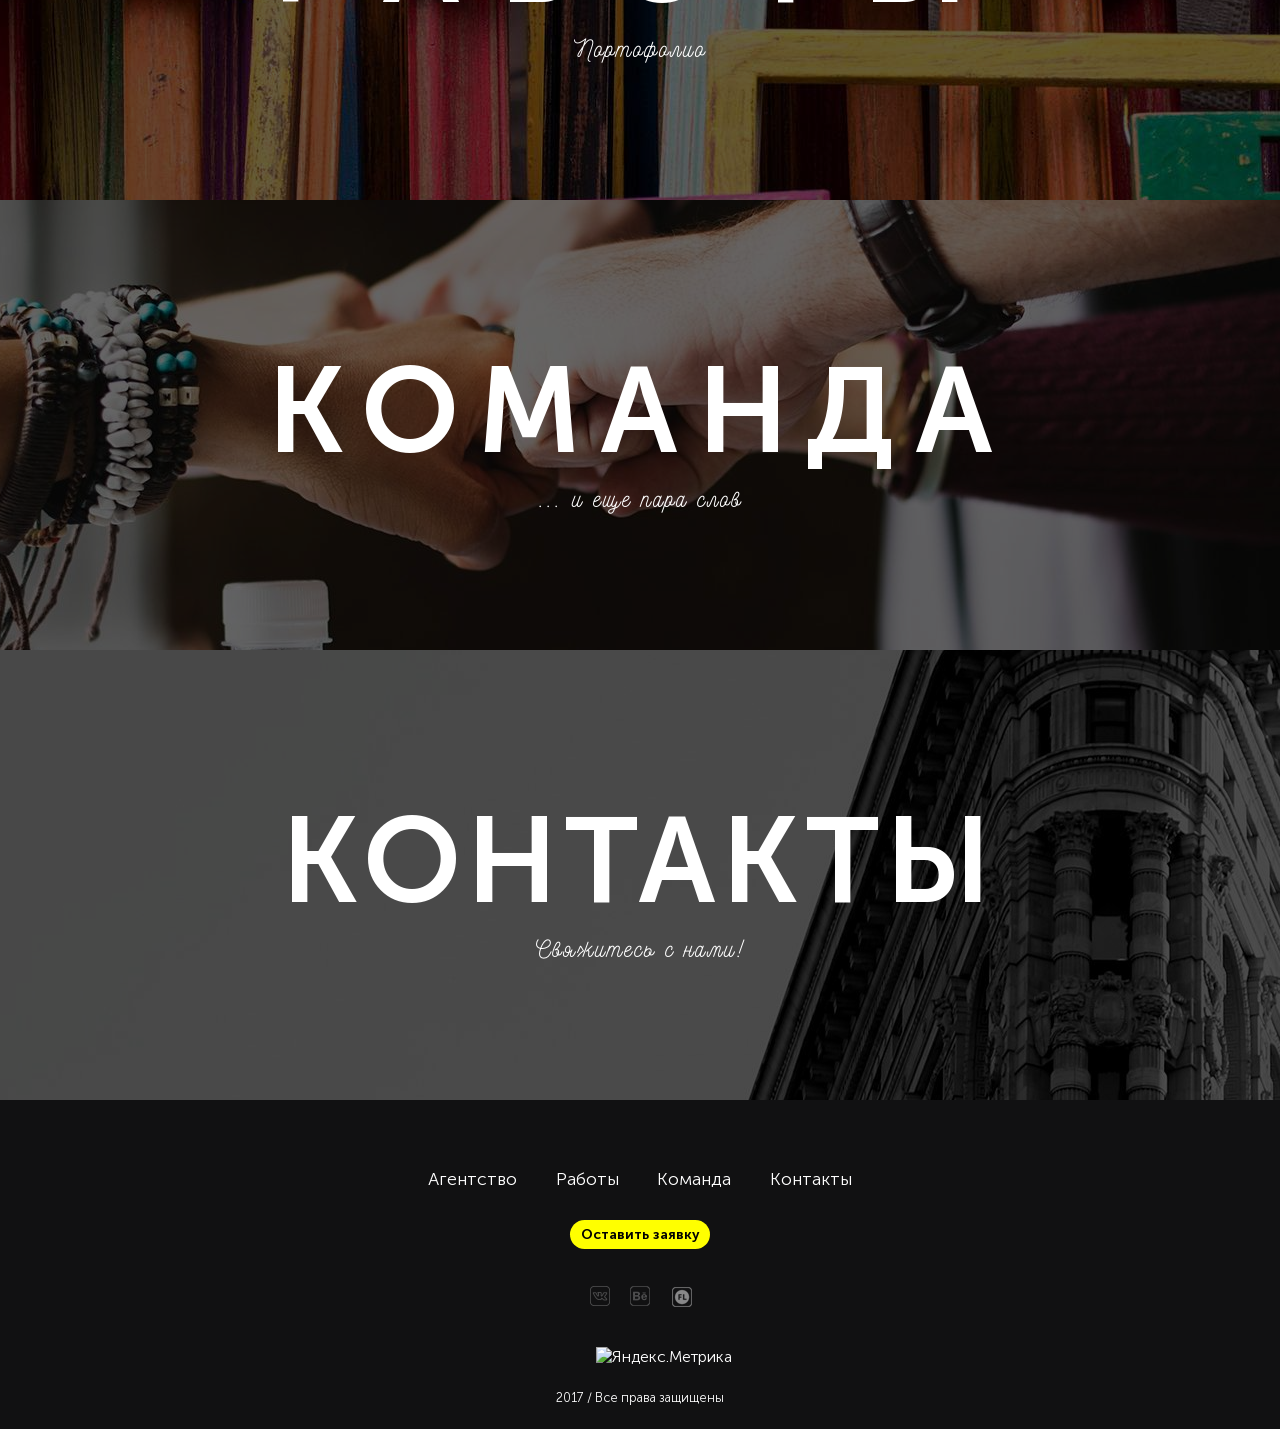
==== commit bf0020fd: "Update index.html" ====
--- a/index.html
+++ b/index.html
@@ -4,7 +4,12 @@
 		<meta charset="utf-8">
 		<link rel="icon"  href="img/our_logo.png">
 		<link href="https://fonts.googleapis.com/css?family=Open+Sans|Quicksand:500" rel="stylesheet">
-		<meta name="theme-color" content="#72777A">
+		<!-- Chrome, Firefox OS and Opera -->
+		<meta name="theme-color" content="#8A61A9">
+		<!-- Windows Phone -->
+		<meta name="msapplication-navbutton-color" content="#8A61A9">
+		<!-- iOS Safari -->
+		<meta name="apple-mobile-web-app-status-bar-style" content="#8A61A9">
 		<style>
 		.firstScreen {
     display: flex;
@@ -89,11 +94,11 @@
 				
 					
 				<ul class="howWork left" >
-					<li class="work h first">Чем мы занимаемся?</li>
-						<li class="work">Разработка сайтов с нуля или "под ключ"</li>
-						<li class="work">Создание экслюзивного дизайн-проекта Вашего будующего сайта</li>
-						<li class="work">Адаптивная верстка интерактивных веб-страниц</li>
-						<li class="work">Разработка оригинального и яркого логотипа</li>
+					<li class="work h first">Чем мы занимаемся?.</li>
+						<li class="work">Разработка сайтов с нуля или "под ключ".</li>
+						<li class="work">Создание экслюзивного дизайн-проекта Вашего будующего сайта.</li>
+						<li class="work">Адаптивная верстка интерактивных веб-страниц.</li>
+						<li class="work">Разработка оригинального и яркого логотипа.</li>
 					</ul>
 						<img src="img/ag1.jpg" class='right'>
 				
@@ -102,11 +107,11 @@
 						<img src="img/ag2.jpg" class="notHidden left">
 					
 					<ul class="howWork right">
-						<li class="work h">Как мы работаем?</li>
-						<li class="work">Составляем техническое задания, учитывая все пожелания заказчика</li>
-						<li class="work">Разработка концепции дизайн-проекта</li>
-						<li class="work">Утверждение дизайн-макета клиентом</li>
-						<li class="work">Верстка созданного макета</li>
+						<li class="work h">Как мы работаем?.</li>
+						<li class="work">Составляем техническое задания, учитывая все пожелания заказчика.</li>
+						<li class="work">Разработка концепции дизайн-проекта.</li>
+						<li class="work">Утверждение дизайн-макета клиентом.</li>
+						<li class="work">Верстка созданного макета.</li>
 					</ul>
 					<img src="img/ag2.jpg" class='hiddenImg right'>
 			
@@ -115,10 +120,10 @@
 					
 					<ul class="howWork left">
 					<li class="work h">Наши преимущества:</li>
-						<li class="work">Быстрое и эффективное выполнение поставленных задач</li>
-						<li class="work">Индивидуальный подход к клиенту</li>
-						<li class="work">Разработка современного сайта, привлекающего новых клиентов</li>
-						<li class="work">Создание абсолютно уникального дизайна</li>
+						<li class="work">Быстрое и эффективное выполнение поставленных задач.</li>
+						<li class="work">Индивидуальный подход к клиенту.</li>
+						<li class="work">Разработка современного сайта, привлекающего новых клиентов.</li>
+						<li class="work">Создание абсолютно уникального дизайна.</li>
 					</ul>
 			<img src="img/our_logo.png" class="right"> 
 				
@@ -144,7 +149,7 @@
 						<p><b>Цель:</b> разработать информативный лендинг перед запуском рекламной кампании и провести А/В тестирование.</p>
 						<p><b>Пожелания клиента:</b> выполнить сайт в соответствии с фирменным стилем компании.</p>
 						<p><b>Бюджет:</b> 8000 рублей.</p>
-						<p><b>Ссылка:</b> trendmk.com</p>
+						<p><b>Ссылка:</b><a href="http://trendmk.com" target="_blank"  class='aWorking'>  trendmk.com</a></p>
 					</div>
 				</div>
 			</div>
@@ -208,7 +213,7 @@
 						<p><b>Цель:</b> разработать интерфейс сайта с раскрывающимися секциями меню</p>
 						<p><b>Пожелания клиента:</b> сделать "красиво"</p>
 						<p><b>Бюджет:</b> --</p>
-						<p><b>Ссылка:</b> insiteweb.com</p>
+						<p><b>Ссылка:</b><a href="http://insite-web.com" target="_blank" class='aWorking'>  insite-web.com</p>
 					</div>
 				</div>	
 			</div>
@@ -321,12 +326,13 @@
 			</nav>
 			<a href="#" class='callback'>Оставить заявку</a>
 			<div class="img_container">
-				<a href="https://vk.com/insite_web"><img src="img/icon1.png"></a>
-				<a href="https://www.behance.net/studioinsi4ba1"><img src="img/icon2.png"></a>
-				<a href="https://freelance.ru/IvanKxT"><img src="img/icon3.png"></a>
-			</div>
+				<a href="https://vk.com/insite_web" target="_blank"><img src="img/icon1.png"></a>
+				<a href="https://www.behance.net/studioinsi4ba1" target="_blank"><img src="img/icon2.png"></a>
+				<a href="https://freelance.ru/IvanKxT" target="_blank"><img src="img/icon3.png"></a>
+			</div>
+			<!-- Yandex.Metrika informer --> <a href="https://metrika.yandex.ru/stat/?id=45713193&amp;from=informer" target="_blank" rel="nofollow" style="position: relative; left: calc(50% - 44px);"><img src="https://informer.yandex.ru/informer/45713193/3_1_FFFFFFFF_EFEFEFFF_0_pageviews" style="width:88px; height:31px; border:0;" alt="Яндекс.Метрика" title="Яндекс.Метрика: данные за сегодня (просмотры, визиты и уникальные посетители)" class="ym-advanced-informer" data-cid="45713193" data-lang="ru" /></a> <!-- /Yandex.Metrika informer --> <!-- Yandex.Metrika counter --> <script type="text/javascript" > (function (d, w, c) { (w[c] = w[c] || []).push(function() { try { w.yaCounter45713193 = new Ya.Metrika({ id:45713193, clickmap:true, trackLinks:true, accurateTrackBounce:true, webvisor:true, trackHash:true }); } catch(e) { } }); var n = d.getElementsByTagName("script")[0], s = d.createElement("script"), f = function () { n.parentNode.insertBefore(s, n); }; s.type = "text/javascript"; s.async = true; s.src = "https://mc.yandex.ru/metrika/watch.js"; if (w.opera == "[object Opera]") { d.addEventListener("DOMContentLoaded", f, false); } else { f(); } })(document, window, "yandex_metrika_callbacks"); </script> <noscript><div><img src="https://mc.yandex.ru/watch/45713193" style="position:absolute; left:-9999px;" alt="" /></div></noscript> <!-- /Yandex.Metrika counter -->
 			<p class="copyright">2017 / Все права защищены</p>
-		<!-- Yandex.Metrika informer --> <a href="https://metrika.yandex.ru/stat/?id=45713193&amp;from=informer" target="_blank" rel="nofollow"><img src="https://informer.yandex.ru/informer/45713193/3_1_FFFFFFFF_EFEFEFFF_0_pageviews" style="width:88px; height:31px; border:0;" alt="Яндекс.Метрика" title="Яндекс.Метрика: данные за сегодня (просмотры, визиты и уникальные посетители)" class="ym-advanced-informer" data-cid="45713193" data-lang="ru" /></a> <!-- /Yandex.Metrika informer --> <!-- Yandex.Metrika counter --> <script type="text/javascript" > (function (d, w, c) { (w[c] = w[c] || []).push(function() { try { w.yaCounter45713193 = new Ya.Metrika({ id:45713193, clickmap:true, trackLinks:true, accurateTrackBounce:true, webvisor:true, trackHash:true }); } catch(e) { } }); var n = d.getElementsByTagName("script")[0], s = d.createElement("script"), f = function () { n.parentNode.insertBefore(s, n); }; s.type = "text/javascript"; s.async = true; s.src = "https://mc.yandex.ru/metrika/watch.js"; if (w.opera == "[object Opera]") { d.addEventListener("DOMContentLoaded", f, false); } else { f(); } })(document, window, "yandex_metrika_callbacks"); </script> <noscript><div><img src="https://mc.yandex.ru/watch/45713193" style="position:absolute; left:-9999px;" alt="" /></div></noscript> <!-- /Yandex.Metrika counter -->
+		
 
 		</footer>
 		<script src="js/jquery-3.2.1.min.js"></script>
--- a/css/main.css
+++ b/css/main.css
@@ -1 +1 @@
-.howWork,.navFooter,.navUl{list-style-type:none}a,body{color:#fff}.hover,p{-webkit-touch-callout:none}.left,.person,.right{animation-delay:.3s}body,div,h1,h2,h3,html,main,ul{font-size:16px;margin:0;padding:0}a{text-decoration:none}body{font-family:MuseoRegular}p{margin:0;padding:0;-webkit-user-select:none;-moz-user-select:none;-ms-user-select:none;user-select:none;-khtml-user-select:none}footer{background-color:#111112}img{background-color:transparent}@font-face{font-family:Nickainley;font-weight:400;font-style:normal;src:url(../fonts/Nickainley.otf) format('opentype')}@font-face{font-family:MuseoBold;font-weight:400;font-style:normal;src:url(../fonts/MuseoSansBold.ttf) format('truetype')}@font-face{font-family:MuseoRegular;font-weight:400;font-style:normal;src:url(../fonts/MuseoSansRegular.ttf) format('truetype')}#navHeader{display:none}.firstScreen,.navUl{display:flex;width:100%}.navUl{font-size:1.5rem;position:fixed;height:200px;padding-top:5rem;transition:opacity 1s ease;opacity:1;background:linear-gradient(rgba(0,0,0,.5),rgba(0,0,0,.3),rgba(0,0,0,0));justify-content:center}.downButton,.headButton,.section{background-repeat:no-repeat;background-position:center}.navSection,.navSection:hover{transition:border-bottom .3s ease}.firstScreen,.section{flex-direction:column}.navSection{margin:0 3rem;padding:1rem;border-bottom:5px solid transparent}.navSection .active{border-bottom:4px solid #fff}.navSection:hover{border-bottom:3px solid #fff}.footerSection:active,.navSection:active{border-bottom-color:orange}.close,.footerSection,.section,.workExapmle{cursor:pointer}.inf,.name{letter-spacing:2px}.downButton,.headButton{position:absolute;height:28px;top:90%;padding:14px;background-image:url(../img/button_head.png);transition:border .5s ease}.mainImg,.smallImg{-webkit-transform-style:preserve-3d;-moz-transform-style:preserve-3d;-o-transform-style:preserve-3d;position:relative;transform-style:preserve-3d}.headButton{width:28px;border:1.5px solid transparent;border-radius:50%}.contB{width:100px;margin:0 auto}.downButton{display:none;width:28px;border:1.5px solid transparent;border-radius:50%}.downButton:hover,.headButton:hover{border:1.5px solid #fff;transition:border .5s ease}.section{font-family:MuseoBold;font-size:7.5rem;display:flex;width:100%;height:50vh;transition:background-color .3s ease-in-out;background-color:rgba(0,0,0,.6);background-blend-mode:darken;justify-content:center;align-items:center}.name{text-align:center;text-transform:uppercase}.inf{font-family:Nickainley;font-size:1.5rem}#secondScreen{background-image:url(../img/img3.jpg)}#thirdScreen{background-image:url(../img/img4.jpg)}#fourthScreen{background-image:url(../img/img5.jpg)}#fifthScreen{background-image:url(../img/img6.jpg)}#secondScreen .name{letter-spacing:normal}#thirdScreen .name{letter-spacing:2.5rem}#fourthScreen .name{letter-spacing:1.2rem}#fifthScreen .name{letter-spacing:.4rem}.content{display:none;flex-direction:column;width:100%;background-color:#101010!important}.container{display:grid;align-items:center;justify-items:center;height:105vh;margin:4% auto;grid-template-columns:50% 50%;grid-template-rows:33% 33% auto;grid-column-gap:8%;overflow:hidden}.container img{height:30vh;margin:40px;justify-self:flex-start;align-self:flex-start;border-radius:.5vh}.mainpart,.navFooter{justify-content:center}.howWork{width:85%;align-self:center}li.work.h{letter-spacing:normal;font-size:2.3vw;margin-bottom:5%;margin-left:0;line-height:6vh}li.work{font-size:1.1vw;margin:1.5% 0 1.5% 1%}.hiddenImg{display:none}.workExapmle h2{margin:6vh auto 3vh;font-size:2.3vw;text-align:center}.person img{height:150px}.logo{display:block;margin:4vh auto}.mainImg{height:47vh}.smallImg{border-radius:10px;-webkit-transition:1s;-moz-transition:1s;-o-transition:.6s;transition:1s;height:15vh}.workExapmle{height:100vh}.mainpart{display:flex;width:100%}#inputContainer,.information{flex-direction:column;display:flex}#workExapmle1 h2{width:50%}.information{width:20vw;height:55vh;margin-left:4vw;justify-content:center}.information p{font-size:1.1vw;margin-bottom:12%}.containerW{width:50%;margin:100px auto}.person{display:flex;margin-bottom:4rem;overflow:hidden}.text{width:70%;font-size:1.1vw;margin-left:3vw}.text h3{font-size:2.3vw;padding-bottom:1rem}.contactContent{display:flex;height:40vh;margin:23vh auto 36vh;width:60%}.contactContent h2{font-size:2.5vh;text-align:left}.contact{margin:0 60px 0 20px;width:30vw;height:40vh}.contact p{margin:6px auto;font-size:1.1vw}.big,button.send,input[type=text]{font-size:14px;outline:0}.adress{margin:30px auto}input[type=text]{font-family:MuseoRegular;margin:13px 0;height:30px;border-radius:50px;border:none;padding:1px 13px}#inputContainer{width:100%}button.send{background-color:#FFF325;border-radius:50px;border:none;min-height:30px;min-width:100px;width:35%;margin-left:65%;font-family:MuseoBold;transition:background-color .7s ease}.big{margin:13px 0 4vh;height:90px;border-radius:20px;font-family:MuseoRegular;resize:none;padding:13px}.connect{height:40vh;width:26vw;margin-right:20px;margin-top:-35px}.connect h1{font-size:2.3vw}.connect p{font-size:1.2vw;margin:10px auto}.flip-container{-webkit-perspective:1000;-moz-perspective:1000;-o-perspective:1000;display:flex;flex-direction:column;padding:0;height:auto}.wind{margin-top:-70%;height:20vh}.crack,.land2,.land3,.trend2,.trend3{margin-top:-80%}.crack1{height:55vh}.crack{height:26vh}.trend2{height:42vh}.trend3{height:28vh}.land1{height:42vh}.land2{height:39vh}.land3{height:29vh}.hover{-webkit-user-select:none}.mainImg{border-radius:10px;-webkit-transition:1s;-moz-transition:1s;-o-transition:.6s;transition:1s}.navFooter{display:flex;width:100%;padding:4.25rem 0 0}.footerSection{font-size:1.4vw;display:block;margin:0 1.2rem;transition:border-bottom .3s ease;border-bottom:4px solid transparent}.navFooter .footerSection:hover{transition:border-bottom .3s ease;border-bottom:3px solid #fff}.img_container{display:flex;margin:2rem;justify-content:center;align-items:flex-start}.img_container img{opacity:.5;transition:opacity .4s ease}.img_container img:hover{opacity:1;transition:opacity .4s ease}.copyright{font-size:.8rem;padding:1.5rem 0;text-align:center}.close{display:none;position:fixed;z-index:10;right:5%;top:5%;width:60px;height:60px;opacity:.95;border:4px solid transparent}.close:after,.close:before{position:absolute;content:' ';left:26px;height:50px;width:8px;background-color:#fff;top:5px;border-radius:30px}.close:before{transform:rotate(45deg)}.close:after{transform:rotate(-45deg)}.animated{animation-delay:.4s}a.callback{display:block;margin:2% auto 0;background-color:#ff0;color:#000;border-radius:50px;width:9.1vw;min-width:140px;text-align:center;padding:6px 0;font-size:14px;font-family:MuseoBold;transition:background-color .7s ease}.send:active{background-color:#fff}@media only screen and (max-width:500px){.flip-container .crack,.flip-container .land1,.flip-container .land2,.flip-container .mainImg,.flip-container .smallImg,.flip-container .trend1,.flip-container .trend2,.flip-container .wind{box-shadow:10px 10px 10px 10px rgba(0,0,0,.3)}.close,.headButton{display:none}*,.section{-webkit-tap-highlight-color:transparent}.close{cursor:pointer;position:fixed;z-index:999;right:1%;top:1%;width:30px;height:30px;opacity:1;border:4px solid transparent}button.send,input[type=text]{border-radius:50px;outline:0}.left,.right{animation-delay:.5s}#fourthScreen.content,.container{overflow:hidden}.close:after,.close:before{position:absolute;content:' ';left:14px;height:30px;width:2px;background-color:#fff;top:1px}.flip-container .mainImg{transform:translateZ(40px) translateX(-20px) translateY(20px) rotateZ(10deg) rotateY(-36deg);transition:all .7s}.flip-container .smallImg{transform:translateZ(40px) translateX(-60px) translateY(-120px) rotateZ(10deg) rotateY(-36deg);margin-bottom:-65px;transition:all 1s ease}.flip-container .land3,.flip-container .trend3{box-shadow:10px 10px 10px 10px rgba(0,0,0,.3);margin-bottom:-50vh}.flip-container .wind{transform:translateZ(90px) translateX(-77px) translateY(-116px) rotateZ(10deg) rotateY(-36deg)}.flip-container .crack{transform:translateZ(90px) translateX(-71px) translateY(-110px) rotateZ(10deg) rotateY(-36deg)}.flip-container .trend1{transform:translateZ(40px) translateX(21px) translateY(20px) rotateZ(10deg) rotateY(-36deg);transition:all .7s}.flip-container .trend2{transform:translateZ(90px) translateX(-19px) translateY(-210px) rotateZ(10deg) rotateY(-36deg)}.flip-container .trend3{transform:translateZ(90px) translateX(-53px) translateY(-371px) rotateZ(10deg) rotateY(-36deg);transition:all 1s ease}.flip-container .land1{transform:translateZ(40px) translateX(21px) translateY(20px) rotateZ(10deg) rotateY(-36deg);transition:all .7s}.flip-container .land2{transform:translateZ(90px) translateX(-19px) translateY(-210px) rotateZ(10deg) rotateY(-36deg)}.flip-container .land3{transform:translateZ(90px) translateX(-53px) translateY(-371px) rotateZ(10deg) rotateY(-36deg);transition:all 1s ease}.flip-container.hover .mainImg,.flip-container.hover .smallImg{transform:translateZ(0) translateX(0) translateY(0) rotateZ(0) rotateY(0);box-shadow:0 0 0 0 rgba(0,0,0,.3);margin-bottom:0;transition:all 1s ease}.firstScreen{background-image:url(../img/insiteSmall.jpg)}#secondScreen{background-image:url(../img/stormSmall.jpg)}#thirdScreen{background-image:url(../img/worksSmall.jpg)}#fourthScreen{background-image:url(../img/teamSmall.jpg)}#fifthScreen{background-image:url(../img/contactSmall.jpg)}*{-webkit-focus-ring-color:transparent}.mainpart{flex-direction:column;margin:auto}.contactContent,.person{flex-direction:column;display:flex}h2{margin:8vw}.workExapmle h2{margin:6vh auto 3vh;font-size:7vw;text-align:center;width:75%}#workExapmle4 .logo{height:6vh}#workExapmle2 .logo{height:4vh}#workExapmle3 .logo{height:8vh}.information{width:100%;margin:5vh 0}.mainImg{height:45vh;margin:0 auto}.smallImg{height:13.7vh;margin:0 auto}.trend2{height:40vh}.trend3{height:29.5vh}.crack{height:21.2vh}.wind{height:19vh}#workExapmle5 .smallImg{height:16vh}.land2{height:48vh}.land3{height:31.5vh}.information p{width:80%;font-size:5vw;margin:10px auto}.name,.section,.text{width:100%}.workExapmle{height:auto;padding-top:4vh}.firstScreen{height:640px;-webkit-background-size:cover;background-size:cover}.first{font-size:6rem;letter-spacing:.3rem}.second{font-size:2.5rem;margin-top:-4vh;padding:0}.description{font-size:4vw}.section{outline:0;height:200px;background-size:center}.downButton{display:none!important}.content{padding-bottom:5vh}.name{font-size:12vw;text-align:center;letter-spacing:1vw}.inf,.text p{font-size:5vw}#thirdScreen .name{letter-spacing:6vw}#fourthScreen .name{letter-spacing:3vw}.text p{margin:0 25px;text-align:left}.adress,.connect,.copyright,.text h3,a.callback{text-align:center}.text h3{font-size:8vw;margin:0 auto 8vw}.text{padding:0}.person{margin-bottom:4rem}.containerW{width:100%;margin:4vh auto 0}.person img{height:22vh;margin:6vh auto}.img_container{height:auto;margin:3vh}.copyright{font-size:3vw;padding:10px}.footerSection{font-size:5vw;margin:0 2vw}.contact,.contactContent{width:100%;margin:0;height:auto}.navFooter{width:100%;padding:6vh 0 0}.contactContent h2{font-size:10vw;text-align:center;margin:8vw auto}.adress{margin:30px auto 0;width:60%}.contact p{margin:6px auto;font-size:5vw}.connect{margin:0 auto;width:80%;height:auto}.connect h1{font-size:25px;margin:50px auto 10px}.connect p{font-size:5vw;margin:10px 35px}#inputContainer{display:flex;width:85%;margin:20px auto;flex-direction:column}input[type=text]{font-size:15px;margin:13px 0;height:30px;border:none;padding:4px 13px;font-family:MuseoRegular}button.send{background-color:#FFF325;border:none;font-family:Helvetica,sans-serif;font-size:19px;margin:0;width:100%;height:40px}.big{font-family:MuseoRegular;font-size:15px}.flip-container{margin:30px}.container{width:80%;height:300vh;margin:22% auto 0;grid-template-columns:100%;grid-template-rows:15.5% 15% 15% 15% 15% 15% 15%;grid-row-gap:6vh}.howWork{width:100%}li.work.h{font-size:11vw;margin-bottom:5%}li.work{font-size:5vw}.container img{height:50vw;margin:0}.hiddenImg{display:block}.notHidden{display:none}a.callback{display:block;margin:8% auto;background-color:#ff0;color:#000;border-radius:50px;width:60%;padding:3% 0;font-size:80%;font-family:MuseoBold}}@media only screen and (max-width:320px){.name{font-size:11vw;width:100%;text-align:center;letter-spacing:1vw}li.work.h{font-size:10vw;margin-bottom:5%}.container{grid-row-gap:6vh}.footerSection{font-size:4.5vw;margin:0 2vw}li.work.h.first{margin-top:5vh}}@media only screen and (max-width:1024px){.downButton,.headButton{display:none!important}}@media only screen and (min-width:1024px){.send: hover,a.callback:hover{background-color:hsla(50,100%,40%,1)}.close: hover{opacity:1}.flip-container:hover .mainImg{-webkit-transform:rotateZ(15deg) rotateY(-30deg);-moz-transform:translateX(-100%) rotateY(-30deg);-o-transform:translateX(-100%) rotateY(-180deg);transform:translateZ(0) rotateZ(10deg) rotateY(-36deg);box-shadow:5px 6px 9px 5px rgba(0,0,0,.5);transition:all .7s}.flip-container:hover .crack,.flip-container:hover .land2,.flip-container:hover .land3,.flip-container:hover .smallImg,.flip-container:hover .trend2,.flip-container:hover .trend3,.flip-container:hover .wind{box-shadow:10px 10px 10px 10px rgba(0,0,0,.3)}.flip-container:hover .smallImg{transform:translateZ(90px) translateX(-85px) translateY(-140%) rotateZ(10deg) rotateY(-36deg)}.flip-container:hover .wind{transform:translateZ(90px) translateX(-77px) translateY(-50%) rotateZ(10deg) rotateY(-36deg)}.flip-container:hover .crack{transform:translateZ(90px) translateX(-71px) translateY(-60%) rotateZ(10deg) rotateY(-36deg)}.flip-container:hover .trend2{transform:translateZ(90px) translateX(-76px) translateY(-70px) rotateZ(10deg) rotateY(-36deg)}.flip-container:hover .trend3{transform:translateZ(90px) translateX(-151px) translateY(-43px) rotateZ(10deg) rotateY(-36deg)}.flip-container:hover .land2{transform:translateZ(50px) translateX(-35%) translateY(-25%) rotateZ(10deg) rotateY(-36deg)}.flip-container:hover .land3{transform:translateZ(20px) translateX(-65%) translateY(-30%) rotateZ(10deg) rotateY(-36deg)}}+.howWork,.navFooter,.navUl{list-style-type:none}a,body{color:#fff}.hover,p{-webkit-touch-callout:none}.left,.person,.right{animation-delay:.3s}body,div,h1,h2,h3,html,main,ul{font-size:16px;margin:0;padding:0}a{text-decoration:none}body{font-family:MuseoRegular}p{margin:0;padding:0;-webkit-user-select:none;-moz-user-select:none;-ms-user-select:none;user-select:none;-khtml-user-select:none}footer{background-color:#111112}img{background-color:transparent}@font-face{font-family:Nickainley;font-weight:400;font-style:normal;src:url(../fonts/Nickainley.otf) format('opentype')}@font-face{font-family:MuseoBold;font-weight:400;font-style:normal;src:url(../fonts/MuseoSansBold.ttf) format('truetype')}@font-face{font-family:MuseoRegular;font-weight:400;font-style:normal;src:url(../fonts/MuseoSansRegular.ttf) format('truetype')}#navHeader{display:none}.firstScreen,.navUl{display:flex;width:100%}.navUl{font-size:1.5rem;position:fixed;height:200px;padding-top:5rem;transition:opacity 1s ease;opacity:1;background:linear-gradient(rgba(0,0,0,.5),rgba(0,0,0,.3),rgba(0,0,0,0));justify-content:center}.downButton,.headButton,.section{background-repeat:no-repeat;background-position:center}.navSection,.navSection:hover{transition:border-bottom .3s ease}.firstScreen,.section{flex-direction:column}.navSection{margin:0 3rem;padding:1rem;border-bottom:5px solid transparent}.navSection .active{border-bottom:4px solid #fff}.navSection:hover{border-bottom:3px solid #fff}.footerSection:active,.navSection:active{border-bottom-color:orange}.close,.footerSection,.section,.workExapmle{cursor:pointer}.inf,.name{letter-spacing:2px}.downButton,.headButton{position:absolute;height:28px;top:90%;padding:14px;background-image:url(../img/button_head.png);transition:border .5s ease}.mainImg,.smallImg{-webkit-transform-style:preserve-3d;-moz-transform-style:preserve-3d;-o-transform-style:preserve-3d;position:relative;transform-style:preserve-3d}.headButton{width:28px;border:1.5px solid transparent;border-radius:50%}.contB{width:100px;margin:0 auto}.downButton{display:none;width:28px;border:1.5px solid transparent;border-radius:50%}.downButton:hover,.headButton:hover{border:1.5px solid #fff;transition:border .5s ease}.section{font-family:MuseoBold;font-size:7.5rem;display:flex;width:100%;height:50vh;transition:background-color .3s ease-in-out;background-color:rgba(0,0,0,.6);background-blend-mode:darken;justify-content:center;align-items:center}.name{text-align:center;text-transform:uppercase}.inf{font-family:Nickainley;font-size:1.5rem}#secondScreen{background-image:url(../img/img3.jpg)}#thirdScreen{background-image:url(../img/img4.jpg)}#fourthScreen{background-image:url(../img/img5.jpg)}#fifthScreen{background-image:url(../img/img6.jpg)}#secondScreen .name{letter-spacing:normal}#thirdScreen .name{letter-spacing:2.5rem}#fourthScreen .name{letter-spacing:1.2rem}#fifthScreen .name{letter-spacing:.4rem}.content{display:none;flex-direction:column;width:100%;background-color:#101010!important}.container{display:grid;align-items:center;justify-items:center;height:105vh;margin:4% auto;grid-template-columns:50% 50%;grid-template-rows:33% 33% auto;grid-column-gap:8%;overflow:hidden}.container img{height:30vh;margin:40px;justify-self:flex-start;align-self:flex-start;border-radius:.5vh}.mainpart,.navFooter{justify-content:center}.howWork{width:85%;align-self:center}li.work.h{letter-spacing:normal;font-size:2.3vw;margin-bottom:5%;margin-left:0;line-height:6vh}li.work{font-size:1.1vw;margin:1.5% 0 1.5% 1%}.hiddenImg{display:none}.workExapmle h2{margin:6vh auto 3vh;font-size:2.3vw;text-align:center}.person img{height:150px}.logo{display:block;margin:4vh auto}.mainImg{height:47vh}.smallImg{border-radius:10px;-webkit-transition:1s;-moz-transition:1s;-o-transition:.6s;transition:1s;height:15vh}.workExapmle{height:100vh}.mainpart{display:flex;width:100%}#inputContainer,.information{flex-direction:column;display:flex}#workExapmle1 h2{width:50%}.information{width:20vw;height:55vh;margin-left:4vw;justify-content:center}.information p{font-size:1.1vw;margin-bottom:12%}.containerW{width:50%;margin:100px auto}.person{display:flex;margin-bottom:4rem;overflow:hidden}.text{width:70%;font-size:1.1vw;margin-left:3vw}.text h3{font-size:2.3vw;padding-bottom:1rem}.contactContent{display:flex;height:40vh;margin:23vh auto 36vh;width:60%}.contactContent h2{font-size:2.5vh;text-align:left}.contact{margin:0 60px 0 20px;width:30vw;height:40vh}.contact p{margin:6px auto;font-size:1.1vw}.big,button.send,input[type=text]{font-size:14px;outline:0}.adress{margin:30px auto}input[type=text]{font-family:MuseoRegular;margin:13px 0;height:30px;border-radius:50px;border:none;padding:1px 13px}#inputContainer{width:100%}button.send{background-color:#FFF325;border-radius:50px;border:none;min-height:30px;min-width:100px;width:35%;margin-left:65%;font-family:MuseoBold;transition:background-color .7s ease}.big{margin:13px 0 4vh;height:90px;border-radius:20px;font-family:MuseoRegular;resize:none;padding:13px}.connect{height:40vh;width:26vw;margin-right:20px;margin-top:-35px}.connect h1{font-size:2.3vw}.connect p{font-size:1.2vw;margin:10px auto}.flip-container{-webkit-perspective:1000;-moz-perspective:1000;-o-perspective:1000;display:flex;flex-direction:column;padding:0;height:auto}.wind{margin-top:-70%;height:20vh}.crack,.land2,.land3,.trend2,.trend3{margin-top:-80%}.crack1{height:55vh}.crack{height:26vh}.trend2{height:42vh}.trend3{height:28vh}.land1{height:42vh}.land2{height:39vh}.land3{height:29vh}.hover{-webkit-user-select:none}.mainImg{border-radius:10px;-webkit-transition:1s;-moz-transition:1s;-o-transition:.6s;transition:1s}.navFooter{display:flex;width:100%;padding:4.25rem 0 0}.footerSection{font-size:1.4vw;display:block;margin:0 1.2rem;transition:border-bottom .3s ease;border-bottom:4px solid transparent}.navFooter .footerSection:hover{transition:border-bottom .3s ease;border-bottom:3px solid #fff}.img_container{display:flex;margin:2rem;justify-content:center;align-items:flex-start}.img_container img{opacity:.5;transition:opacity .4s ease}.img_container img:hover{opacity:1;transition:opacity .4s ease}.copyright{font-size:.8rem;padding:1.5rem 0;text-align:center}.close{display:none;position:fixed;z-index:10;right:5%;top:5%;width:60px;height:60px;opacity:.95;border:4px solid transparent}.close:after,.close:before{position:absolute;content:' ';left:26px;height:50px;width:8px;background-color:#fff;top:5px;border-radius:30px}.close:before{transform:rotate(45deg)}.close:after{transform:rotate(-45deg)}.animated{animation-delay:.4s}a.callback{display:block;margin:2% auto 0;background-color:#ff0;color:#000;border-radius:50px;width:9.1vw;min-width:140px;text-align:center;padding:6px 0;font-size:14px;font-family:MuseoBold;transition:background-color .7s ease}.send:active{background-color:#fff}p a.aWorking{text-decoration:underline;color:#8B61A9;transition:all .7s ease}@media only screen and (max-width:500px){.flip-container .crack,.flip-container .land1,.flip-container .land2,.flip-container .mainImg,.flip-container .smallImg,.flip-container .trend1,.flip-container .trend2,.flip-container .wind{box-shadow:10px 10px 10px 10px rgba(0,0,0,.3)}.close,.headButton{display:none}*,.section{-webkit-tap-highlight-color:transparent}.close{cursor:pointer;position:fixed;z-index:999;right:1%;top:1%;width:30px;height:30px;opacity:1;border:4px solid transparent}button.send,input[type=text]{border-radius:50px;outline:0}.left,.right{animation-delay:.5s}#fourthScreen.content,.container{overflow:hidden}.close:after,.close:before{position:absolute;content:' ';left:14px;height:30px;width:2px;background-color:#fff;top:1px}.flip-container .mainImg{transform:translateZ(40px) translateX(-20px) translateY(20px) rotateZ(10deg) rotateY(-36deg);transition:all .7s}.flip-container .smallImg{transform:translateZ(40px) translateX(-60px) translateY(-120px) rotateZ(10deg) rotateY(-36deg);margin-bottom:-65px;transition:all 1s ease}.flip-container .land3,.flip-container .trend3{box-shadow:10px 10px 10px 10px rgba(0,0,0,.3);margin-bottom:-50vh}.flip-container .wind{transform:translateZ(90px) translateX(-77px) translateY(-116px) rotateZ(10deg) rotateY(-36deg)}.flip-container .crack{transform:translateZ(90px) translateX(-71px) translateY(-110px) rotateZ(10deg) rotateY(-36deg)}.flip-container .trend1{transform:translateZ(40px) translateX(21px) translateY(20px) rotateZ(10deg) rotateY(-36deg);transition:all .7s}.flip-container .trend2{transform:translateZ(90px) translateX(-19px) translateY(-210px) rotateZ(10deg) rotateY(-36deg)}.flip-container .trend3{transform:translateZ(90px) translateX(-53px) translateY(-371px) rotateZ(10deg) rotateY(-36deg);transition:all 1s ease}.flip-container .land1{transform:translateZ(40px) translateX(21px) translateY(20px) rotateZ(10deg) rotateY(-36deg);transition:all .7s}.flip-container .land2{transform:translateZ(90px) translateX(-19px) translateY(-210px) rotateZ(10deg) rotateY(-36deg)}.flip-container .land3{transform:translateZ(90px) translateX(-53px) translateY(-371px) rotateZ(10deg) rotateY(-36deg);transition:all 1s ease}.flip-container.hover .mainImg,.flip-container.hover .smallImg{transform:translateZ(0) translateX(0) translateY(0) rotateZ(0) rotateY(0);box-shadow:0 0 0 0 rgba(0,0,0,.3);margin-bottom:0;transition:all 1s ease}.firstScreen{background-image:url(../img/insiteSmall.jpg)}#secondScreen{background-image:url(../img/stormSmall.jpg)}#thirdScreen{background-image:url(../img/worksSmall.jpg)}#fourthScreen{background-image:url(../img/teamSmall.jpg)}#fifthScreen{background-image:url(../img/contactSmall.jpg)}*{-webkit-focus-ring-color:transparent}.mainpart{flex-direction:column;margin:auto}.contactContent,.person{flex-direction:column;display:flex}h2{margin:8vw}.workExapmle h2{margin:6vh auto 3vh;font-size:7vw;text-align:center;width:75%}#workExapmle4 .logo{height:6vh}#workExapmle2 .logo{height:4vh}#workExapmle3 .logo{height:8vh}.information{width:100%;margin:5vh 0}.mainImg{height:45vh;margin:0 auto}.smallImg{height:13.7vh;margin:0 auto}.trend2{height:40vh}.trend3{height:29.5vh}.crack{height:21.2vh}.wind{height:19vh}#workExapmle5 .smallImg{height:16vh}.land2{height:48vh}.land3{height:31.5vh}.information p{width:80%;font-size:5vw;margin:10px auto}.name,.section,.text{width:100%}.workExapmle{height:auto;padding-top:4vh}.firstScreen{height:640px;-webkit-background-size:cover;background-size:cover}.first{font-size:6rem;letter-spacing:.3rem}.second{font-size:2.5rem;margin-top:-4vh;padding:0}.description{font-size:4vw}.section{outline:0;height:200px;background-size:center}.downButton{display:none!important}.content{padding-bottom:5vh}.name{font-size:12vw;text-align:center;letter-spacing:1vw}.inf,.text p{font-size:5vw}#thirdScreen .name{letter-spacing:6vw}#fourthScreen .name{letter-spacing:3vw}.text p{margin:0 25px;text-align:left}.adress,.connect,.copyright,.text h3,a.callback{text-align:center}.text h3{font-size:8vw;margin:0 auto 8vw}.text{padding:0}.person{margin-bottom:4rem}.containerW{width:100%;margin:4vh auto 0}.person img{height:22vh;margin:6vh auto}.img_container{height:auto;margin:3vh}.copyright{font-size:3vw;padding:10px}.footerSection{font-size:5vw;margin:0 2vw}.contact,.contactContent{width:100%;margin:0;height:auto}.navFooter{width:100%;padding:6vh 0 0}.contactContent h2{font-size:10vw;text-align:center;margin:8vw auto}.adress{margin:30px auto 0;width:60%}.contact p{margin:6px auto;font-size:5vw}.connect{margin:0 auto;width:80%;height:auto}.connect h1{font-size:25px;margin:50px auto 10px}.connect p{font-size:5vw;margin:10px 35px}#inputContainer{display:flex;width:85%;margin:20px auto;flex-direction:column}input[type=text]{font-size:15px;margin:13px 0;height:30px;border:none;padding:4px 13px;font-family:MuseoRegular}button.send{background-color:#FFF325;border:none;font-family:Helvetica,sans-serif;font-size:19px;margin:0;width:100%;height:40px}.big{font-family:MuseoRegular;font-size:15px}.flip-container{margin:30px}.container{width:80%;height:300vh;margin:22% auto 0;grid-template-columns:100%;grid-template-rows:15.5% 15% 15% 15% 15% 15% 15%;grid-row-gap:6vh}.howWork{width:100%}li.work.h{font-size:11vw;margin-bottom:5%}li.work{font-size:5vw}.container img{height:50vw;margin:0}.hiddenImg{display:block}.notHidden{display:none}a.callback{display:block;margin:8% auto;background-color:#ff0;color:#000;border-radius:50px;width:60%;padding:3% 0;font-size:80%;font-family:MuseoBold}}@media only screen and (max-width:320px){.name{font-size:11vw;width:100%;text-align:center;letter-spacing:1vw}li.work.h{font-size:10vw;margin-bottom:5%}.container{grid-row-gap:6vh}.footerSection{font-size:4.5vw;margin:0 2vw}li.work.h.first{margin-top:5vh}}@media only screen and (max-width:1024px){.downButton,.headButton{display:none!important}}@media only screen and (min-width:1024px){.send: hover,a.callback:hover{background-color:hsla(50,100%,40%,1)}p a.aWorking:hover{color:#fff;text-decoration:none;transition:all .7s ease}.close: hover{opacity:1}.flip-container:hover .mainImg{-webkit-transform:rotateZ(15deg) rotateY(-30deg);-moz-transform:translateX(-100%) rotateY(-30deg);-o-transform:translateX(-100%) rotateY(-180deg);transform:translateZ(0) rotateZ(10deg) rotateY(-36deg);box-shadow:5px 6px 9px 5px rgba(0,0,0,.5);transition:all .7s}.flip-container:hover .crack,.flip-container:hover .land2,.flip-container:hover .land3,.flip-container:hover .smallImg,.flip-container:hover .trend2,.flip-container:hover .trend3,.flip-container:hover .wind{box-shadow:10px 10px 10px 10px rgba(0,0,0,.3)}.flip-container:hover .smallImg{transform:translateZ(90px) translateX(-85px) translateY(-140%) rotateZ(10deg) rotateY(-36deg)}.flip-container:hover .wind{transform:translateZ(90px) translateX(-77px) translateY(-50%) rotateZ(10deg) rotateY(-36deg)}.flip-container:hover .crack{transform:translateZ(90px) translateX(-71px) translateY(-60%) rotateZ(10deg) rotateY(-36deg)}.flip-container:hover .trend2{transform:translateZ(90px) translateX(-76px) translateY(-70px) rotateZ(10deg) rotateY(-36deg)}.flip-container:hover .trend3{transform:translateZ(90px) translateX(-151px) translateY(-43px) rotateZ(10deg) rotateY(-36deg)}.flip-container:hover .land2{transform:translateZ(50px) translateX(-35%) translateY(-25%) rotateZ(10deg) rotateY(-36deg)}.flip-container:hover .land3{transform:translateZ(20px) translateX(-65%) translateY(-30%) rotateZ(10deg) rotateY(-36deg)}}
